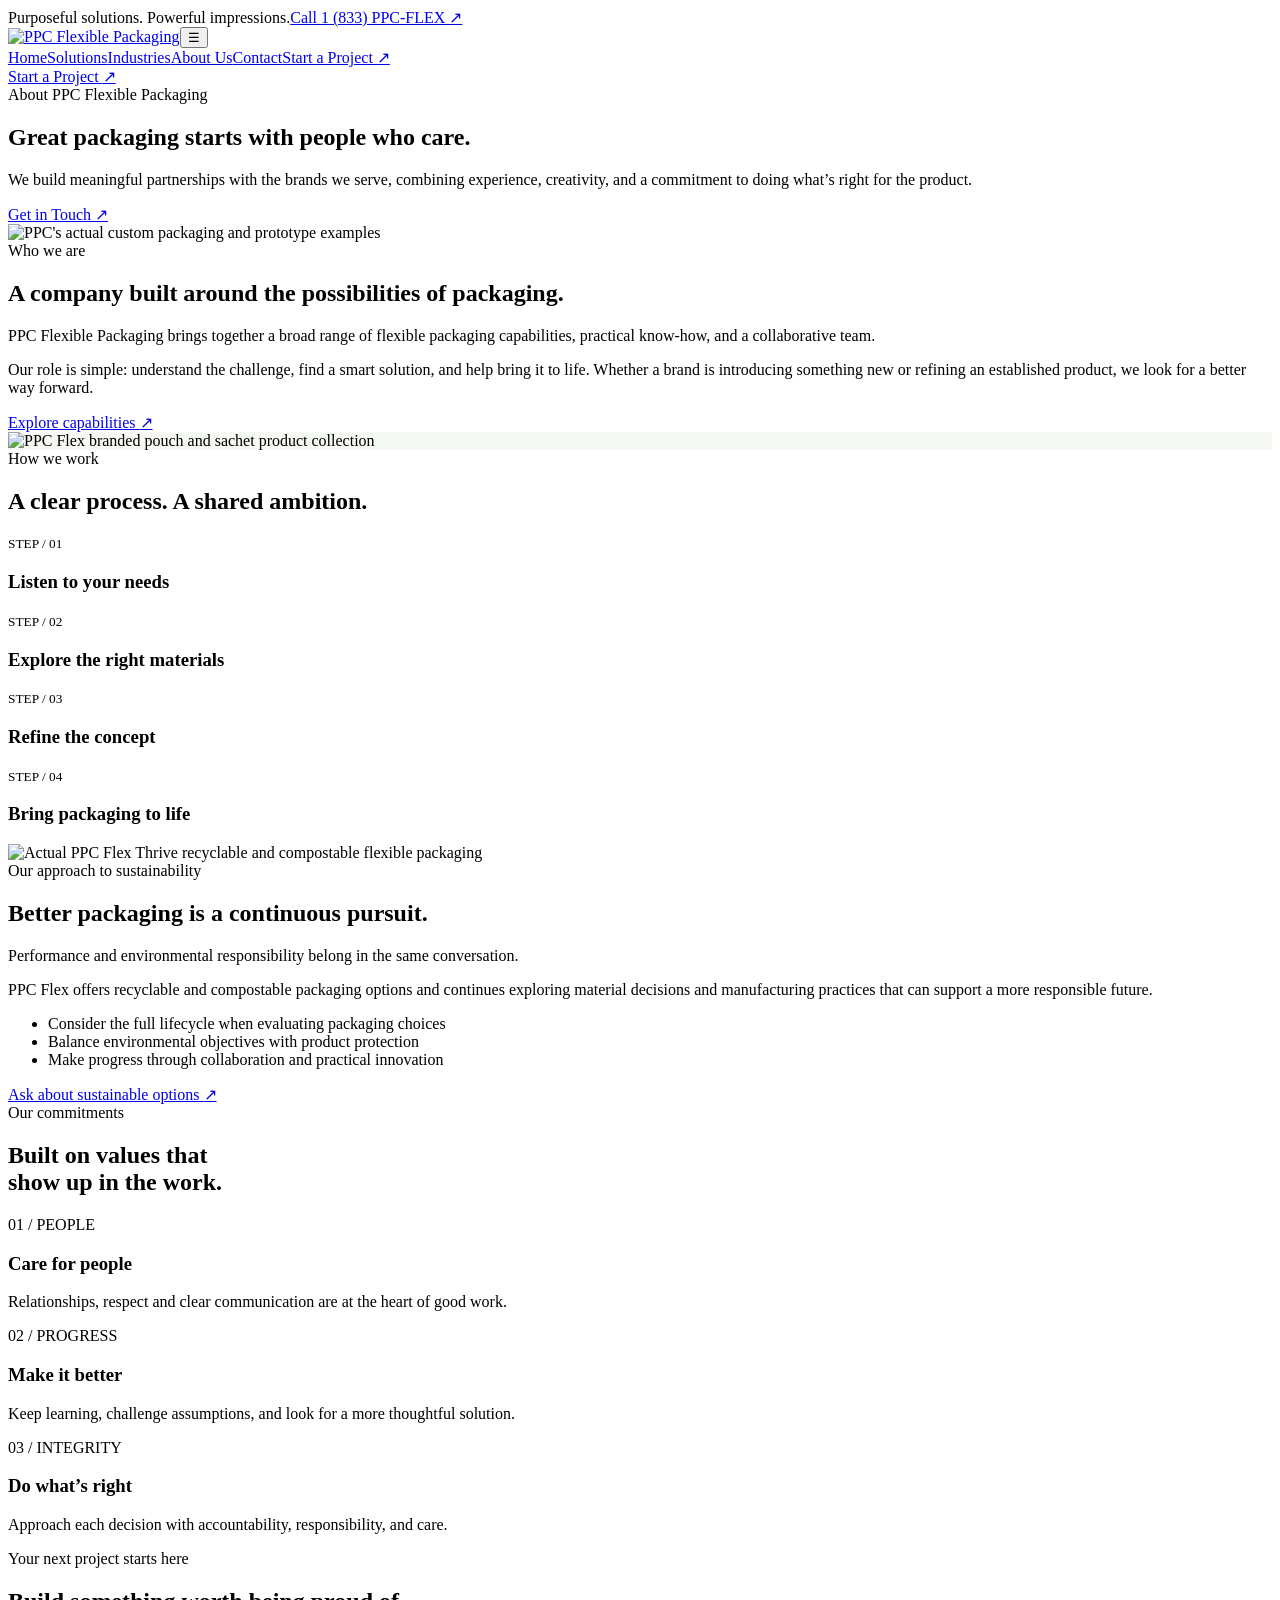
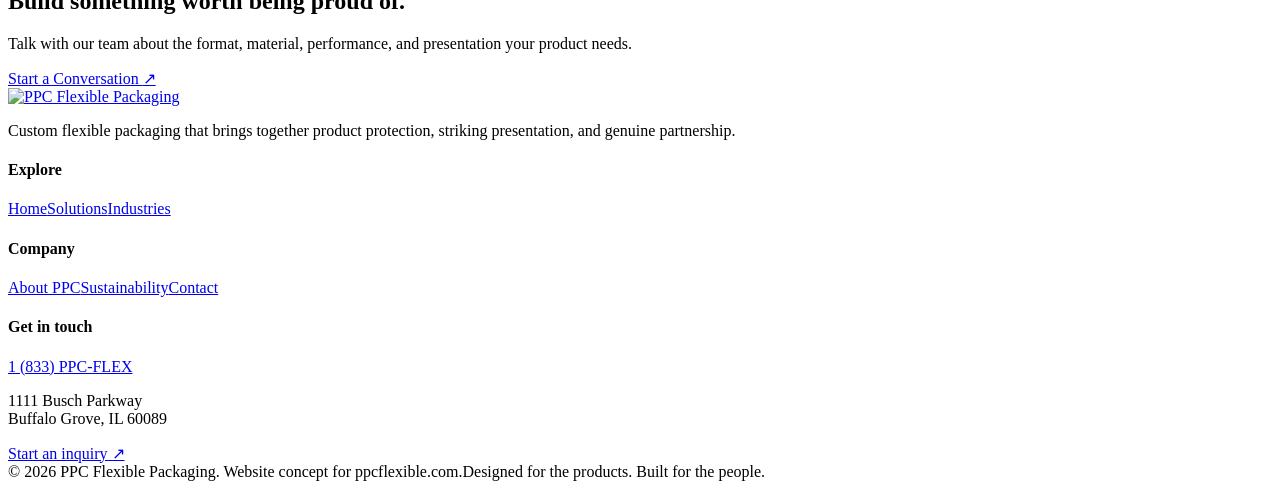
==== about.html @ 079b3fd4 "Add files via upload" ====
<!DOCTYPE html><html lang="en"><head><meta charset="utf-8"><meta name="viewport" content="width=device-width, initial-scale=1"><meta name="theme-color" content="#142b38"><meta name="description" content="Get to know PPC Flexible Packaging and its people-first approach to packaging innovation and sustainability."><title>About PPC Flexible Packaging | PPC Flexible Packaging</title><link rel="icon" href="assets/favicon.svg" type="image/svg+xml"><link rel="alternate icon" href="assets/favicon.ico" type="image/x-icon"><link rel="apple-touch-icon" href="assets/apple-touch-icon.png"><link rel="stylesheet" href="assets/style.css"><link rel="canonical" href="https://ppcflexible.com/about.html"></head><body><div class="topline"><div class="container"><span>Purposeful solutions. Powerful impressions.</span><a href="tel:+18337723539">Call 1 (833) PPC-FLEX ↗</a></div></div><header class="header"><div class="container nav-wrap"><a class="brand" href="index.html" aria-label="PPC Flexible Packaging home"><img class="brand-logo" src="assets/logo.svg" alt="PPC Flexible Packaging" width="211" height="61"></a><button data-menu-button class="menu-btn" aria-label="Toggle navigation" aria-expanded="false">☰</button><nav data-menu class="nav" aria-label="Main navigation"><a class="nav-link " href="index.html">Home</a><a class="nav-link " href="solutions.html">Solutions</a><a class="nav-link " href="industries.html">Industries</a><a class="nav-link active" href="about.html">About Us</a><a class="nav-link " href="contact.html">Contact</a><a class="btn mobile-only" href="contact.html">Start a Project <span class="arrow">↗</span></a></nav><a class="btn header-cta" href="contact.html">Start a Project <span class="arrow">↗</span></a></div></header><main><section class="page-hero"><div class="container page-hero-grid"><div><div class="eyebrow">About PPC Flexible Packaging</div><h1>Great packaging starts with people who care.</h1><p class="lead">We build meaningful partnerships with the brands we serve, combining experience, creativity, and a commitment to doing what’s right for the product.</p><a class="btn dark" href="contact.html">Get in Touch ↗</a></div><div class="visual"><img src="https://ppcflex.com/wp-content/uploads/2024/03/prototype-packaging-768x768.png" alt="PPC's actual custom packaging and prototype examples"></div></div></section>
<section class="section"><div class="container split"><div><div class="eyebrow">Who we are</div><h2>A company built around the possibilities of packaging.</h2><p class="lead">PPC Flexible Packaging brings together a broad range of flexible packaging capabilities, practical know-how, and a collaborative team.</p><p>Our role is simple: understand the challenge, find a smart solution, and help bring it to life. Whether a brand is introducing something new or refining an established product, we look for a better way forward.</p><a href="solutions.html" class="text-link">Explore capabilities <span class="arrow">↗</span></a></div><div class="photo-block contain" style="background:#f5f8f3"><img loading="lazy" src="https://ppcflex.com/wp-content/uploads/2025/11/bags.png" alt="PPC Flex branded pouch and sachet product collection"></div></div></section>
<section class="section soft"><div class="container"><div class="eyebrow">How we work</div><h2 style="max-width:750px">A clear process. A shared ambition.</h2><div class="progress"><div><small>STEP / 01</small><h3>Listen to your needs</h3></div><div><small>STEP / 02</small><h3>Explore the right materials</h3></div><div><small>STEP / 03</small><h3>Refine the concept</h3></div><div><small>STEP / 04</small><h3>Bring packaging to life</h3></div></div></div></section>
<section id="sustainability" class="section"><div class="container split"><div class="photo-block contain" style="background:white;border:1px solid var(--line)"><img src="https://ppcflex.com/wp-content/uploads/2024/03/2024_PPCFLEX_Thrive-1.jpg" loading="lazy" alt="Actual PPC Flex Thrive recyclable and compostable flexible packaging"></div><div><div class="eyebrow">Our approach to sustainability</div><h2>Better packaging is a continuous pursuit.</h2><p class="lead">Performance and environmental responsibility belong in the same conversation.</p><p>PPC Flex offers recyclable and compostable packaging options and continues exploring material decisions and manufacturing practices that can support a more responsible future.</p><ul class="feature-list"><li>Consider the full lifecycle when evaluating packaging choices</li><li>Balance environmental objectives with product protection</li><li>Make progress through collaboration and practical innovation</li></ul><a class="text-link" href="contact.html">Ask about sustainable options <span class="arrow">↗</span></a></div></div></section>
<section class="section soft"><div class="container"><div class="section-head"><div><div class="eyebrow">Our commitments</div><h2>Built on values that<br>show up in the work.</h2></div></div><div class="cards-3"><div class="feature-tile"><div class="number">01 / PEOPLE</div><h3>Care for people</h3><p>Relationships, respect and clear communication are at the heart of good work.</p></div><div class="feature-tile"><div class="number">02 / PROGRESS</div><h3>Make it better</h3><p>Keep learning, challenge assumptions, and look for a more thoughtful solution.</p></div><div class="feature-tile"><div class="number">03 / INTEGRITY</div><h3>Do what’s right</h3><p>Approach each decision with accountability, responsibility, and care.</p></div></div></div></section><section class="banner"><div class="container banner-inner"><div><div class="eyebrow">Your next project starts here</div><h2>Build something worth being proud of.</h2><p>Talk with our team about the format, material, performance, and presentation your product needs.</p></div><a class="btn" href="contact.html">Start a Conversation <span class="arrow">↗</span></a></div></section></main><footer class="footer"><div class="container footer-main"><div><a class="brand" href="index.html" aria-label="PPC Flexible Packaging home"><img class="brand-logo" src="assets/logo-reverse.svg" alt="PPC Flexible Packaging" width="211" height="61"></a><p>Custom flexible packaging that brings together product protection, striking presentation, and genuine partnership.</p></div><div><h4>Explore</h4><a href="index.html">Home</a><a href="solutions.html">Solutions</a><a href="industries.html">Industries</a></div><div><h4>Company</h4><a href="about.html">About PPC</a><a href="about.html#sustainability">Sustainability</a><a href="contact.html">Contact</a></div><div><h4>Get in touch</h4><a href="tel:+18337723539">1 (833) PPC-FLEX</a><p>1111 Busch Parkway<br>Buffalo Grove, IL 60089</p><a href="contact.html">Start an inquiry ↗</a></div></div><div class="container footer-bottom"><span>© 2026 PPC Flexible Packaging. Website concept for ppcflexible.com.</span><span>Designed for the products. Built for the people.</span></div></footer><script src="assets/script.js" defer></script></body></html>
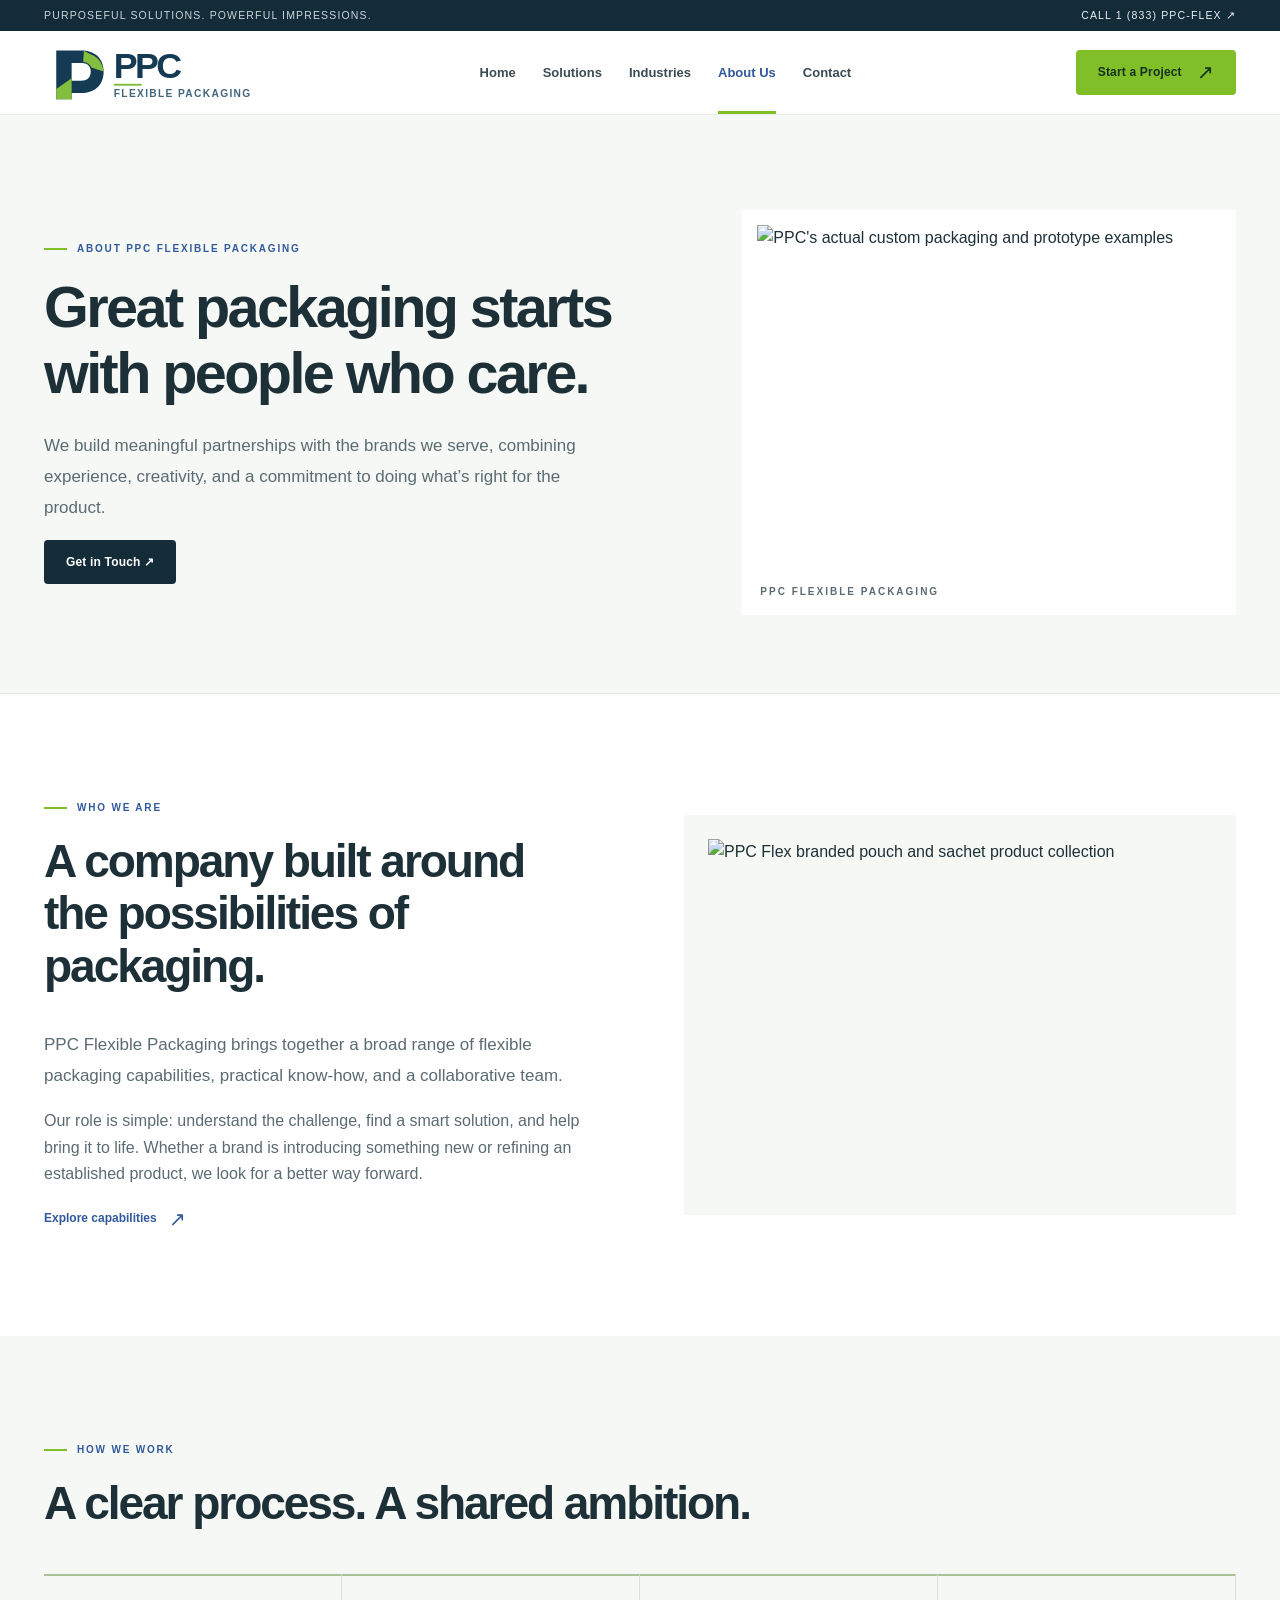
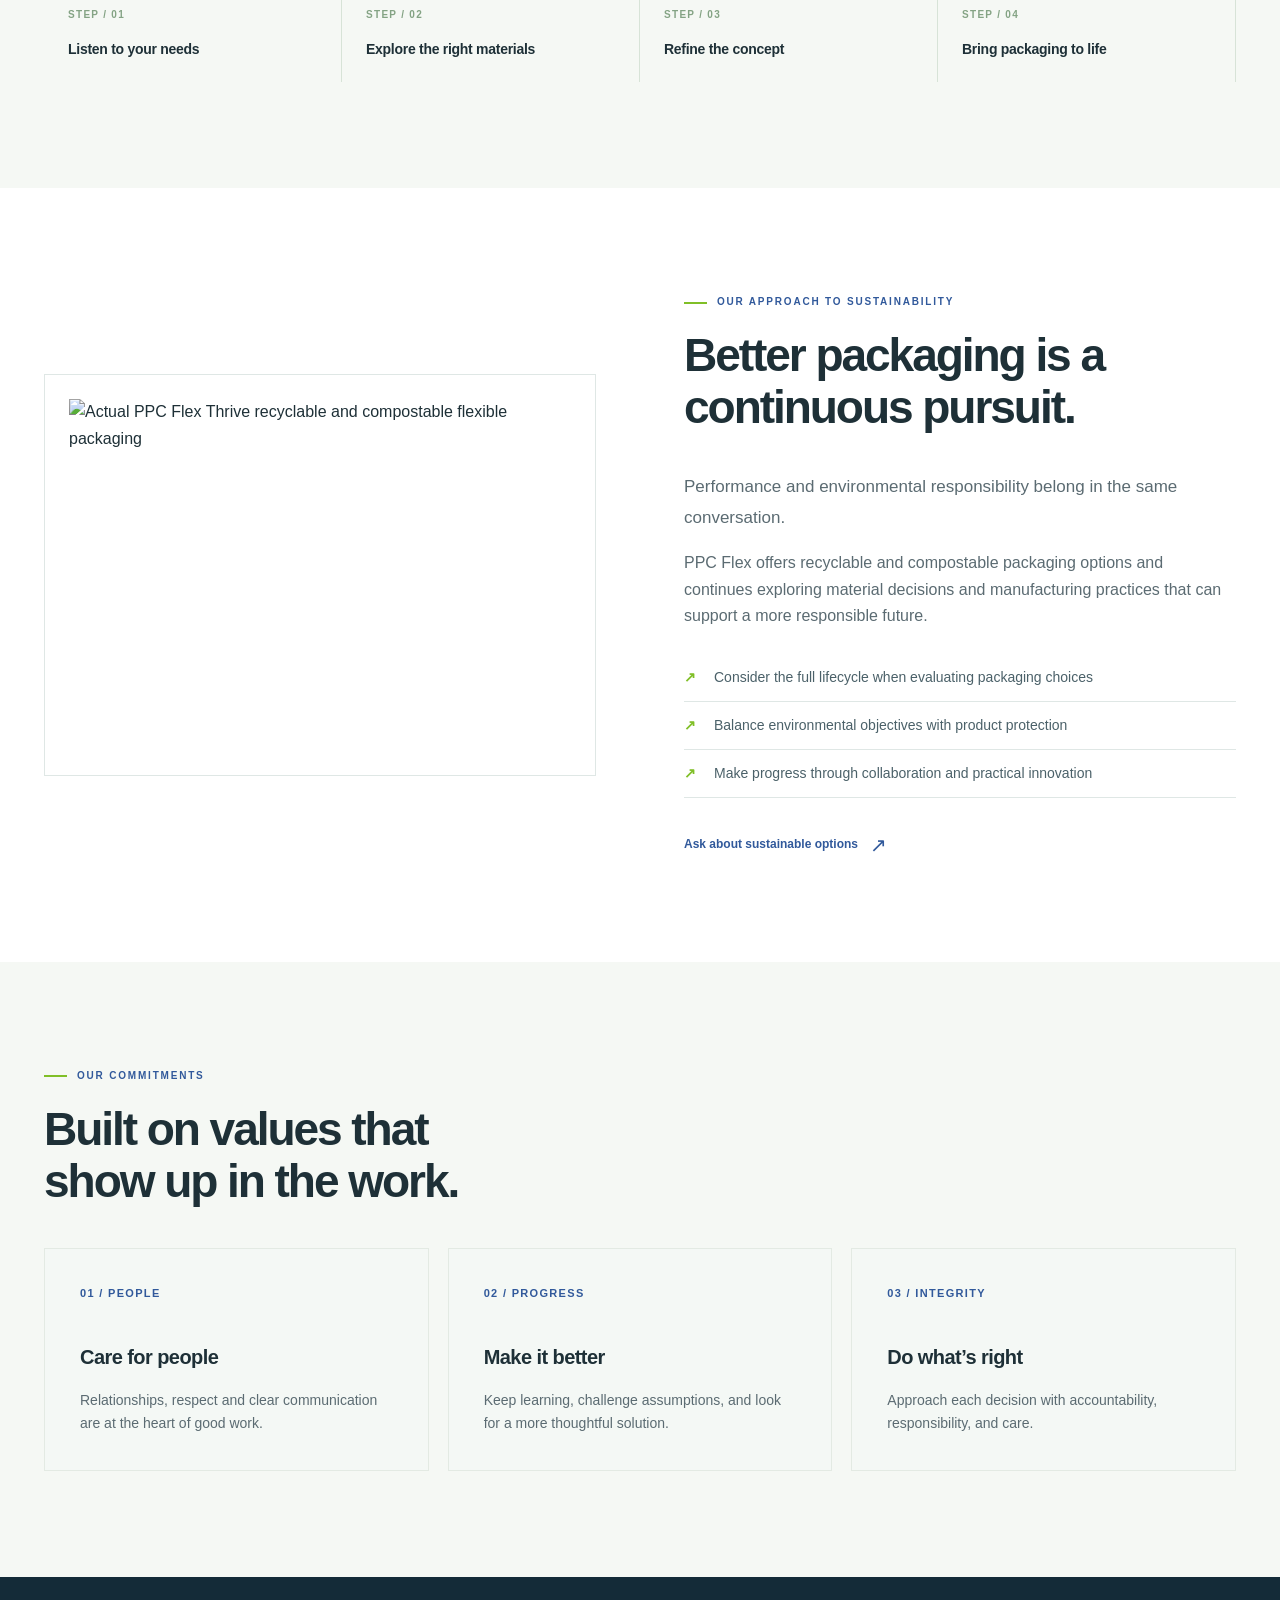
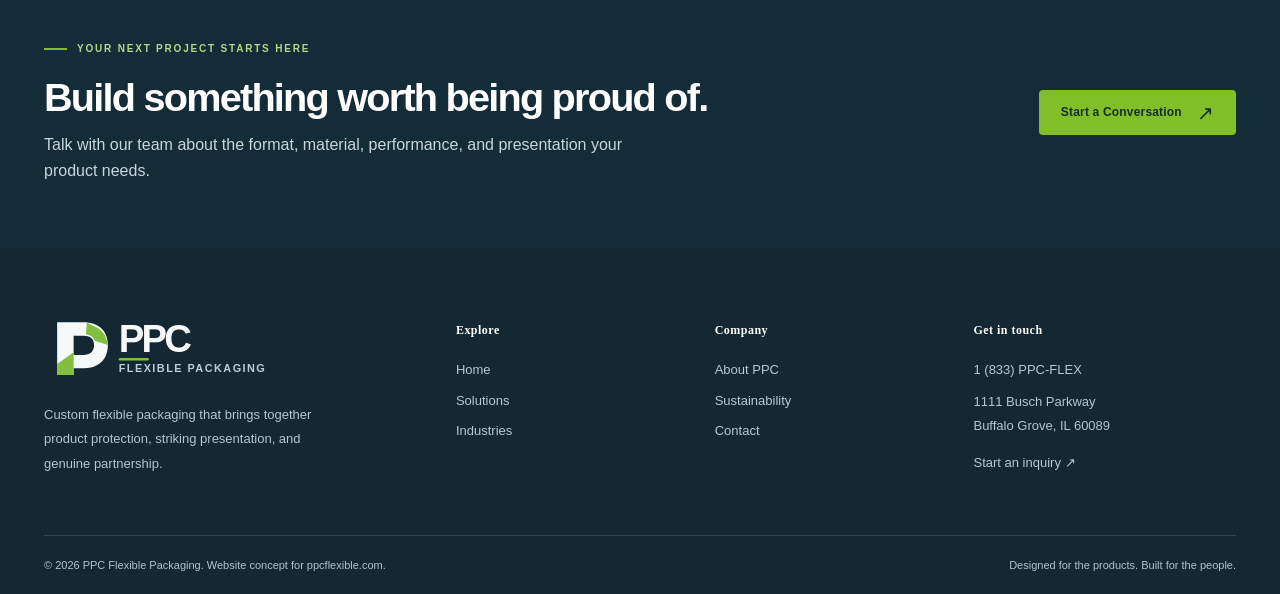
==== commit 36677634: "Add files via upload" ====
--- a/about.html
+++ b/about.html
@@ -1,5 +1,5 @@
-<!DOCTYPE html><html lang="en"><head><meta charset="utf-8"><meta name="viewport" content="width=device-width, initial-scale=1"><meta name="theme-color" content="#142b38"><meta name="description" content="Get to know PPC Flexible Packaging and its people-first approach to packaging innovation and sustainability."><title>About PPC Flexible Packaging | PPC Flexible Packaging</title><link rel="icon" href="assets/favicon.svg" type="image/svg+xml"><link rel="alternate icon" href="assets/favicon.ico" type="image/x-icon"><link rel="apple-touch-icon" href="assets/apple-touch-icon.png"><link rel="stylesheet" href="assets/style.css"><link rel="canonical" href="https://ppcflexible.com/about.html"></head><body><div class="topline"><div class="container"><span>Purposeful solutions. Powerful impressions.</span><a href="tel:+18337723539">Call 1 (833) PPC-FLEX ↗</a></div></div><header class="header"><div class="container nav-wrap"><a class="brand" href="index.html" aria-label="PPC Flexible Packaging home"><img class="brand-logo" src="assets/logo.svg" alt="PPC Flexible Packaging" width="211" height="61"></a><button data-menu-button class="menu-btn" aria-label="Toggle navigation" aria-expanded="false">☰</button><nav data-menu class="nav" aria-label="Main navigation"><a class="nav-link " href="index.html">Home</a><a class="nav-link " href="solutions.html">Solutions</a><a class="nav-link " href="industries.html">Industries</a><a class="nav-link active" href="about.html">About Us</a><a class="nav-link " href="contact.html">Contact</a><a class="btn mobile-only" href="contact.html">Start a Project <span class="arrow">↗</span></a></nav><a class="btn header-cta" href="contact.html">Start a Project <span class="arrow">↗</span></a></div></header><main><section class="page-hero"><div class="container page-hero-grid"><div><div class="eyebrow">About PPC Flexible Packaging</div><h1>Great packaging starts with people who care.</h1><p class="lead">We build meaningful partnerships with the brands we serve, combining experience, creativity, and a commitment to doing what’s right for the product.</p><a class="btn dark" href="contact.html">Get in Touch ↗</a></div><div class="visual"><img src="https://ppcflex.com/wp-content/uploads/2024/03/prototype-packaging-768x768.png" alt="PPC's actual custom packaging and prototype examples"></div></div></section>
+<!DOCTYPE html><html lang="en"><head><meta charset="utf-8"><meta name="viewport" content="width=device-width, initial-scale=1"><meta name="theme-color" content="#142b38"><meta name="description" content="Get to know PPC Flexible Packaging and its people-first approach to packaging innovation and sustainability."><title>About PPC Flexible Packaging | PPC Flexible Packaging</title><link rel="icon" href="favicon.svg" type="image/svg+xml"><link rel="alternate icon" href="favicon.ico" type="image/x-icon"><link rel="apple-touch-icon" href="apple-touch-icon.png"><link rel="stylesheet" href="style.css"><link rel="canonical" href="https://ppcflexible.com/about.html"></head><body><div class="topline"><div class="container"><span>Purposeful solutions. Powerful impressions.</span><a href="tel:+18337723539">Call 1 (833) PPC-FLEX ↗</a></div></div><header class="header"><div class="container nav-wrap"><a class="brand" href="index.html" aria-label="PPC Flexible Packaging home"><img class="brand-logo" src="logo.svg" alt="PPC Flexible Packaging" width="211" height="61"></a><button data-menu-button class="menu-btn" aria-label="Toggle navigation" aria-expanded="false">☰</button><nav data-menu class="nav" aria-label="Main navigation"><a class="nav-link " href="index.html">Home</a><a class="nav-link " href="solutions.html">Solutions</a><a class="nav-link " href="industries.html">Industries</a><a class="nav-link active" href="about.html">About Us</a><a class="nav-link " href="contact.html">Contact</a><a class="btn mobile-only" href="contact.html">Start a Project <span class="arrow">↗</span></a></nav><a class="btn header-cta" href="contact.html">Start a Project <span class="arrow">↗</span></a></div></header><main><section class="page-hero"><div class="container page-hero-grid"><div><div class="eyebrow">About PPC Flexible Packaging</div><h1>Great packaging starts with people who care.</h1><p class="lead">We build meaningful partnerships with the brands we serve, combining experience, creativity, and a commitment to doing what’s right for the product.</p><a class="btn dark" href="contact.html">Get in Touch ↗</a></div><div class="visual"><img src="https://ppcflex.com/wp-content/uploads/2024/03/prototype-packaging-768x768.png" alt="PPC's actual custom packaging and prototype examples"></div></div></section>
 <section class="section"><div class="container split"><div><div class="eyebrow">Who we are</div><h2>A company built around the possibilities of packaging.</h2><p class="lead">PPC Flexible Packaging brings together a broad range of flexible packaging capabilities, practical know-how, and a collaborative team.</p><p>Our role is simple: understand the challenge, find a smart solution, and help bring it to life. Whether a brand is introducing something new or refining an established product, we look for a better way forward.</p><a href="solutions.html" class="text-link">Explore capabilities <span class="arrow">↗</span></a></div><div class="photo-block contain" style="background:#f5f8f3"><img loading="lazy" src="https://ppcflex.com/wp-content/uploads/2025/11/bags.png" alt="PPC Flex branded pouch and sachet product collection"></div></div></section>
 <section class="section soft"><div class="container"><div class="eyebrow">How we work</div><h2 style="max-width:750px">A clear process. A shared ambition.</h2><div class="progress"><div><small>STEP / 01</small><h3>Listen to your needs</h3></div><div><small>STEP / 02</small><h3>Explore the right materials</h3></div><div><small>STEP / 03</small><h3>Refine the concept</h3></div><div><small>STEP / 04</small><h3>Bring packaging to life</h3></div></div></div></section>
 <section id="sustainability" class="section"><div class="container split"><div class="photo-block contain" style="background:white;border:1px solid var(--line)"><img src="https://ppcflex.com/wp-content/uploads/2024/03/2024_PPCFLEX_Thrive-1.jpg" loading="lazy" alt="Actual PPC Flex Thrive recyclable and compostable flexible packaging"></div><div><div class="eyebrow">Our approach to sustainability</div><h2>Better packaging is a continuous pursuit.</h2><p class="lead">Performance and environmental responsibility belong in the same conversation.</p><p>PPC Flex offers recyclable and compostable packaging options and continues exploring material decisions and manufacturing practices that can support a more responsible future.</p><ul class="feature-list"><li>Consider the full lifecycle when evaluating packaging choices</li><li>Balance environmental objectives with product protection</li><li>Make progress through collaboration and practical innovation</li></ul><a class="text-link" href="contact.html">Ask about sustainable options <span class="arrow">↗</span></a></div></div></section>
-<section class="section soft"><div class="container"><div class="section-head"><div><div class="eyebrow">Our commitments</div><h2>Built on values that<br>show up in the work.</h2></div></div><div class="cards-3"><div class="feature-tile"><div class="number">01 / PEOPLE</div><h3>Care for people</h3><p>Relationships, respect and clear communication are at the heart of good work.</p></div><div class="feature-tile"><div class="number">02 / PROGRESS</div><h3>Make it better</h3><p>Keep learning, challenge assumptions, and look for a more thoughtful solution.</p></div><div class="feature-tile"><div class="number">03 / INTEGRITY</div><h3>Do what’s right</h3><p>Approach each decision with accountability, responsibility, and care.</p></div></div></div></section><section class="banner"><div class="container banner-inner"><div><div class="eyebrow">Your next project starts here</div><h2>Build something worth being proud of.</h2><p>Talk with our team about the format, material, performance, and presentation your product needs.</p></div><a class="btn" href="contact.html">Start a Conversation <span class="arrow">↗</span></a></div></section></main><footer class="footer"><div class="container footer-main"><div><a class="brand" href="index.html" aria-label="PPC Flexible Packaging home"><img class="brand-logo" src="assets/logo-reverse.svg" alt="PPC Flexible Packaging" width="211" height="61"></a><p>Custom flexible packaging that brings together product protection, striking presentation, and genuine partnership.</p></div><div><h4>Explore</h4><a href="index.html">Home</a><a href="solutions.html">Solutions</a><a href="industries.html">Industries</a></div><div><h4>Company</h4><a href="about.html">About PPC</a><a href="about.html#sustainability">Sustainability</a><a href="contact.html">Contact</a></div><div><h4>Get in touch</h4><a href="tel:+18337723539">1 (833) PPC-FLEX</a><p>1111 Busch Parkway<br>Buffalo Grove, IL 60089</p><a href="contact.html">Start an inquiry ↗</a></div></div><div class="container footer-bottom"><span>© 2026 PPC Flexible Packaging. Website concept for ppcflexible.com.</span><span>Designed for the products. Built for the people.</span></div></footer><script src="assets/script.js" defer></script></body></html>+<section class="section soft"><div class="container"><div class="section-head"><div><div class="eyebrow">Our commitments</div><h2>Built on values that<br>show up in the work.</h2></div></div><div class="cards-3"><div class="feature-tile"><div class="number">01 / PEOPLE</div><h3>Care for people</h3><p>Relationships, respect and clear communication are at the heart of good work.</p></div><div class="feature-tile"><div class="number">02 / PROGRESS</div><h3>Make it better</h3><p>Keep learning, challenge assumptions, and look for a more thoughtful solution.</p></div><div class="feature-tile"><div class="number">03 / INTEGRITY</div><h3>Do what’s right</h3><p>Approach each decision with accountability, responsibility, and care.</p></div></div></div></section><section class="banner"><div class="container banner-inner"><div><div class="eyebrow">Your next project starts here</div><h2>Build something worth being proud of.</h2><p>Talk with our team about the format, material, performance, and presentation your product needs.</p></div><a class="btn" href="contact.html">Start a Conversation <span class="arrow">↗</span></a></div></section></main><footer class="footer"><div class="container footer-main"><div><a class="brand" href="index.html" aria-label="PPC Flexible Packaging home"><img class="brand-logo" src="logo-reverse.svg" alt="PPC Flexible Packaging" width="211" height="61"></a><p>Custom flexible packaging that brings together product protection, striking presentation, and genuine partnership.</p></div><div><h4>Explore</h4><a href="index.html">Home</a><a href="solutions.html">Solutions</a><a href="industries.html">Industries</a></div><div><h4>Company</h4><a href="about.html">About PPC</a><a href="about.html#sustainability">Sustainability</a><a href="contact.html">Contact</a></div><div><h4>Get in touch</h4><a href="tel:+18337723539">1 (833) PPC-FLEX</a><p>1111 Busch Parkway<br>Buffalo Grove, IL 60089</p><a href="contact.html">Start an inquiry ↗</a></div></div><div class="container footer-bottom"><span>© 2026 PPC Flexible Packaging. Website concept for ppcflexible.com.</span><span>Designed for the products. Built for the people.</span></div></footer><script src="script.js" defer></script></body></html>
--- a/style.css
+++ b/style.css
@@ -0,0 +1,9 @@
+@import url('https://fonts.googleapis.com/css2?family=DM+Sans:wght@400;500;600;700&family=Manrope:wght@400;500;600;700;800&display=swap');
+:root{--navy:#142b38;--navy2:#203d50;--ink:#1e3037;--muted:#5b6b72;--lime:#80bf27;--lime2:#a8d264;--blue:#31599b;--pale:#f5f8f4;--white:#fff;--line:#dfe7e5;--max:1192px}*{box-sizing:border-box}html{scroll-behavior:smooth}body{margin:0;background:#fff;color:var(--ink);font:16px/1.65 'DM Sans',Arial,sans-serif;-webkit-font-smoothing:antialiased}img{max-width:100%;display:block}button,input,select,textarea{font:inherit}a{text-decoration:none;color:inherit}button{cursor:pointer}::selection{background:#d9eebc}h1,h2,h3,h4,p{margin-top:0}h1,h2,h3{font-family:Manrope,Arial,sans-serif;letter-spacing:-.045em;line-height:1.14}h1{font-size:clamp(3.2rem,5.6vw,5.8rem);font-weight:800}h2{font-size:clamp(2.1rem,3.6vw,3.8rem);font-weight:800}h3{font-size:1.26rem;letter-spacing:-.028em;font-weight:750}p{color:var(--muted)}.container{width:min(var(--max),calc(100% - 64px));margin:auto}.topline{height:31px;background:var(--navy);color:#c9d7dd;font-size:10.5px;letter-spacing:.11em;text-transform:uppercase;display:flex;align-items:center}.topline .container{display:flex;justify-content:space-between}.topline a{color:#e7f2f6}.header{height:84px;position:sticky;top:0;z-index:50;background:rgba(255,255,255,.97);border-bottom:1px solid #e8edea;backdrop-filter:blur(12px)}.nav-wrap{height:100%;display:flex;align-items:center;justify-content:space-between;gap:25px}.brand{display:flex;gap:10px;align-items:center;white-space:nowrap;flex-shrink:0}.brand-mark{width:38px;height:38px;position:relative;border:8px solid var(--lime);border-bottom-color:var(--blue);border-right-color:var(--blue);border-radius:12px 17px 17px 12px;transform:rotate(-8deg)}.brand-mark::after{content:'';position:absolute;inset:6px -8px 6px 6px;background:white;border-radius:4px}.brand-copy{display:flex;flex-direction:column;line-height:1}.brand-main{font:800 24px/1 Manrope,Arial,sans-serif;letter-spacing:-.065em;color:var(--lime)}.brand-main span{color:var(--blue);font-weight:500;letter-spacing:-.045em}.brand-sub{font-size:8px;font-weight:800;letter-spacing:.17em;color:#54707b;margin-top:5px}.nav{display:flex;align-items:center;gap:27px}.nav-link{font-size:13px;font-weight:700;color:#3b4c53;position:relative;transition:color .2s}.nav-link:hover,.nav-link.active{color:var(--blue)}.nav-link.active::after{content:'';position:absolute;bottom:-31px;height:3px;left:0;right:0;background:var(--lime)}.btn{display:inline-flex;align-items:center;gap:15px;justify-content:center;border:0;border-radius:4px;padding:15px 22px;background:var(--lime);color:#133022;font-size:12px;line-height:1.2;font-weight:800;letter-spacing:.015em;white-space:nowrap;transition:transform .15s,filter .15s}.btn:hover{transform:translateY(-2px);filter:brightness(.96)}.btn:focus-visible,a:focus-visible,input:focus-visible,textarea:focus-visible,select:focus-visible{outline:3px solid #8ec6e3;outline-offset:3px}.btn.dark{background:var(--navy);color:#fff}.btn.white{background:white;color:var(--navy)}.btn.outline{border:1px solid #cfdad7;color:var(--navy);background:transparent}.arrow{font-size:20px;line-height:.7;font-weight:400}.menu-btn{display:none;background:none;border:0;font-size:25px;color:var(--navy)}.eyebrow{display:flex;align-items:center;gap:10px;font-weight:800;font-size:10px;letter-spacing:.18em;text-transform:uppercase;color:var(--blue);margin-bottom:18px}.eyebrow::before{content:'';width:23px;height:2px;background:var(--lime)}.eyebrow.light{color:#b9db90}.lead{font-size:17px;line-height:1.8;max-width:600px}.section{padding:106px 0}.section.sm{padding:74px 0}.section.soft{background:var(--pale)}.section-head{display:flex;justify-content:space-between;align-items:end;gap:32px;margin-bottom:40px}.section-head h2{max-width:720px;margin:0}.section-head p{max-width:375px;margin:0}.hero{min-height:580px;background:#edf2ee;overflow:hidden}.hero-grid{display:grid;grid-template-columns:52% 48%;min-height:580px}.hero-copy{display:flex;align-items:center;padding:76px 72px max(72px,5vw) max(calc((100vw - var(--max))/2),32px);background:var(--navy);position:relative;color:white}.hero-copy::after{content:'';width:125px;height:125px;border:1px solid #ffffff12;position:absolute;bottom:20px;right:30px;border-radius:100%}.hero-copy h1{max-width:680px;margin:0 0 28px;font-size:clamp(3rem,4.6vw,5.2rem)}.hero-copy h1 em{font-style:normal;color:#a7d36d}.hero-copy p{color:#c4d2d7;max-width:470px;margin-bottom:30px;line-height:1.85}.hero-visual{background:linear-gradient(145deg,#f8faf8,#e8efeb);display:flex;align-items:center;justify-content:center;position:relative;isolation:isolate;padding:48px 34px}.hero-visual::before{content:'';position:absolute;width:440px;height:440px;background:white;opacity:.7;border-radius:50%;z-index:-1}.hero-visual>img{width:min(100%,590px);max-height:490px;object-fit:contain}.hero-visual .hero-caption{position:absolute;bottom:35px;left:38px;right:38px;display:flex;align-items:center;justify-content:space-between;border-top:1px solid #ccd7d4;padding-top:17px;color:#527078;font-size:10px;font-weight:800;letter-spacing:.13em;text-transform:uppercase}.hero-copy .eyebrow{color:#b9da8d}.hero-actions{display:flex;gap:12px;align-items:center;flex-wrap:wrap}.hero-actions .ghost{font-size:12px;font-weight:700;color:#f2f5f4;margin-left:9px}.page-hero{padding:95px 0 78px;background:var(--pale);border-bottom:1px solid var(--line)}.page-hero-grid{display:grid;grid-template-columns:1.12fr .88fr;gap:70px;align-items:center}.page-hero h1{font-size:clamp(2.7rem,4.5vw,4.6rem);margin-bottom:25px;max-width:730px}.page-hero p{max-width:550px}.page-hero .visual{height:405px;display:grid;place-items:center;background:#fff;overflow:hidden;position:relative}.page-hero .visual img{width:100%;height:100%;object-fit:contain;padding:15px}.page-hero .visual.photo img{object-fit:cover;padding:0}.page-hero .visual::after{content:'PPC FLEXIBLE PACKAGING';position:absolute;bottom:15px;left:18px;font-size:10px;letter-spacing:.2em;color:#5b6a72;font-weight:700}.kicker-strip{background:#e9f2e5;border-bottom:1px solid #d8e6d3;padding:21px 0}.kicker-grid{display:grid;grid-template-columns:repeat(4,1fr);gap:15px}.kicker-grid div{display:flex;gap:12px;align-items:center;font-size:11px;line-height:1.35;font-weight:800;letter-spacing:.025em;color:#335048}.kicker-grid b{color:#78b52c;font-size:18px;font-weight:600}.cards-3{display:grid;grid-template-columns:repeat(3,minmax(0,1fr));gap:19px}.service-card{border:1px solid var(--line);background:white;overflow:hidden;display:flex;flex-direction:column;transition:transform .2s,border-color .2s}.service-card:hover{transform:translateY(-4px);border-color:#abc9a4}.service-card .image{height:242px;display:grid;place-items:center;background:#f5f8f5}.service-card .image img{width:100%;height:100%;object-fit:contain;padding:15px}.service-card .content{padding:28px 28px 27px;display:flex;flex-direction:column;flex:1}.service-card .count{font-size:10px;letter-spacing:.15em;color:#7b8f8f;font-weight:800;margin-bottom:12px}.service-card h3{margin-bottom:12px}.service-card p{font-size:13px;line-height:1.8;flex:1;margin-bottom:23px}.text-link{font-size:12px;color:var(--blue);font-weight:800;display:inline-flex;gap:12px;align-items:center}.split{display:grid;grid-template-columns:1fr 1fr;gap:88px;align-items:center}.photo-block{position:relative;min-height:400px;background:#edf3ef;overflow:hidden}.photo-block img{width:100%;height:100%;min-height:400px;object-fit:cover}.photo-block.contain img{object-fit:contain;padding:24px}.photo-note{position:absolute;right:-21px;bottom:26px;background:#fff;padding:18px 22px;max-width:225px;box-shadow:0 18px 35px #132b3812;font-size:13px;font-weight:800;color:var(--navy)}.feature-list{margin:24px 0 32px;padding:0;list-style:none}.feature-list li{padding:12px 0 12px 30px;border-bottom:1px solid var(--line);position:relative;font-size:14px;color:#4b6169}.feature-list li::before{content:'↗';position:absolute;left:0;color:var(--lime);font-weight:900}.market-grid{display:grid;grid-template-columns:repeat(4,1fr);gap:13px}.market{border:1px solid var(--line);background:white;padding:26px 21px;min-height:156px;display:flex;flex-direction:column;justify-content:space-between}.market .no{font-size:10px;letter-spacing:.1em;color:#88a098}.market h3{font-size:16px;letter-spacing:-.025em;margin:0}.market:hover{background:#f0f6e9}.banner{background:var(--navy);color:white;padding:64px 0;overflow:hidden}.banner-inner{display:flex;justify-content:space-between;align-items:center;gap:35px}.banner h2{font-size:clamp(2rem,3.1vw,3.2rem);margin:0 0 11px}.banner p{color:#c9d7db;margin:0;max-width:580px}.banner .eyebrow{color:#b1d98c}.footer{background:#132833;color:white}.footer-main{padding:65px 0 45px;display:grid;grid-template-columns:1.7fr 1fr 1fr 1.2fr;gap:40px}.footer .brand{margin-bottom:24px}.footer .brand-mark::after{background:#132833}.footer .brand-sub{color:#b9cbd4}.footer p{color:#b4c6ce;font-size:13px;line-height:1.9;max-width:290px}.footer h4{font-size:12px;letter-spacing:.04em;color:white;margin:8px 0 18px;font-family:Manrope}.footer a:not(.brand){display:block;font-size:13px;margin:9px 0;color:#b8c9d0}.footer a:hover{color:white}.footer-bottom{border-top:1px solid #ffffff24;padding:20px 0;font-size:11px;color:#b2c4c9;display:flex;justify-content:space-between;gap:24px}.content-grid{display:grid;grid-template-columns:repeat(2,1fr);gap:22px}.feature-tile{background:#f4f8f5;border:1px solid #e3eae3;padding:35px}.feature-tile .number{font-size:11px;color:var(--blue);font-weight:800;letter-spacing:.12em;margin-bottom:44px}.feature-tile h3{font-size:20px}.feature-tile p{font-size:14px;margin-bottom:0}.market-card{display:grid;grid-template-columns:110px 1fr;gap:22px;padding:25px;border:1px solid var(--line);background:white;align-items:center}.market-card .icon-grid{width:110px;height:110px;background:#f0f5ef;display:grid;place-items:center;font-size:31px;color:var(--blue);font-family:Manrope;font-weight:800}.market-card h3{margin:0 0 9px}.market-card p{font-size:13px;margin:0;line-height:1.8}.statement{font-size:clamp(1.65rem,3vw,2.7rem);line-height:1.38;letter-spacing:-.04em;font-family:Manrope;font-weight:750;color:var(--navy)}.stats-band{display:grid;grid-template-columns:repeat(3,1fr);gap:28px}.stat{padding-left:25px;border-left:3px solid var(--lime)}.stat b{display:block;font-size:20px;font-weight:800;color:var(--navy);letter-spacing:-.04em}.stat span{font-size:13px;color:var(--muted)}.faq{border-top:1px solid var(--line)}details{border-bottom:1px solid var(--line);padding:22px 0}summary{cursor:pointer;font-weight:800;color:var(--navy);list-style:none;display:flex;justify-content:space-between;align-items:center}summary::-webkit-details-marker{display:none}summary::after{content:'+';font-size:24px;font-weight:400;color:var(--blue)}details[open] summary::after{content:'−'}details p{max-width:760px;font-size:14px;margin:14px 0 0}.contact-grid{display:grid;grid-template-columns:.82fr 1.18fr;gap:88px}.contact-panel{padding:30px 0}.contact-panel h2{margin-bottom:25px}.contact-info{border-top:1px solid var(--line);padding:23px 0}.contact-info small{font-size:10px;font-weight:800;text-transform:uppercase;letter-spacing:.14em;color:var(--blue);display:block;margin-bottom:7px}.contact-info strong{font-size:18px;color:var(--navy);font-weight:800}.contact-form{background:#f4f7f4;padding:44px;border:1px solid #e1eae1}.contact-form h3{font-size:24px;margin-bottom:10px}.contact-form>p{font-size:13px;margin-bottom:24px}.form-row{display:grid;grid-template-columns:1fr 1fr;gap:15px}.field{display:block;margin-bottom:16px}.field span{font-size:11px;font-weight:800;color:#334e56;display:block;margin-bottom:7px}.field input,.field textarea,.field select{width:100%;border:1px solid #d4ded9;background:#fff;border-radius:2px;padding:13px 14px;color:var(--navy);outline:0;min-height:48px}.field textarea{height:132px;resize:vertical}.note{font-size:11px;color:#6e817e;line-height:1.65}.form-state{display:none;padding:13px 15px;margin-top:15px;background:#e8f2e6;color:#2b5c32;border:1px solid #c8dcbc;font-size:13px}.form-state.show{display:block}.hero-photo-quote{display:flex;align-items:center;gap:24px}.hero-photo-quote::before{content:'';height:2px;width:42px;background:var(--lime)}.hero-photo-quote span{font-size:11px;letter-spacing:.1em;text-transform:uppercase;color:#bdccd2;font-weight:800}.photo-credit{font-size:10px;color:#81908a;margin-top:10px}.progress{display:flex;gap:0;margin:45px 0 0;flex-wrap:wrap}.progress div{flex:1;min-width:145px;padding:24px;border-top:2px solid #a7c296;border-right:1px solid #d7e3d7}.progress small{font-size:10px;color:#84a384;letter-spacing:.13em;font-weight:800}.progress h3{font-size:14px;letter-spacing:-.02em;margin:16px 0 0}.pill{font-size:10px;letter-spacing:.11em;text-transform:uppercase;font-weight:800;display:inline-flex;padding:9px 12px;background:#eaf2e5;color:#486341}.products-stack{display:grid;grid-template-columns:1fr 1fr;gap:22px}.product-long{display:grid;grid-template-columns:1fr 1fr;gap:26px;background:#f5f7f3;padding:25px;align-items:center;border:1px solid var(--line)}.product-long img{height:230px;width:100%;object-fit:contain}.product-long h3{margin-bottom:7px}.product-long p{font-size:13px;margin-bottom:16px}.data-id{color:var(--blue);font-size:10px;font-weight:800;letter-spacing:.14em}.head-block{margin-bottom:32px}.head-block p{max-width:650px}.mobile-only{display:none}@media(max-width:1080px){.container{width:calc(100% - 42px)}.nav{gap:18px}.hero-copy{padding:70px 45px 70px 25px}.hero-copy h1{font-size:3.9rem}.split{gap:43px}.footer-main{gap:18px}}@media(max-width:820px){.topline{display:none}.header{height:73px}.nav-link.active::after{bottom:-15px}.header-cta{display:none}.nav{gap:18px}.nav-link{font-size:12px}.hero-grid{grid-template-columns:1fr 1fr}.hero-copy{padding:54px 24px}.hero-copy h1{font-size:2.95rem}.hero-visual{padding:20px}.hero-visual>img{max-height:360px}.hero{min-height:470px}.hero-grid{min-height:470px}.section{padding:75px 0}.page-hero-grid{gap:28px}.cards-3{gap:12px}.service-card .content{padding:20px}.market-grid{grid-template-columns:repeat(2,1fr)}.footer-main{grid-template-columns:1.6fr 1fr;gap:25px}.contact-grid{gap:32px}.contact-form{padding:27px}.product-long{grid-template-columns:1fr}.product-long img{height:180px}}@media(max-width:640px){.container{width:calc(100% - 36px)}.header{height:68px}.menu-btn{display:block;margin-left:auto}.nav{position:absolute;top:68px;left:0;right:0;background:white;border-bottom:1px solid var(--line);display:none;flex-direction:column;align-items:stretch;padding:18px;box-shadow:0 17px 25px #0b1b2415}.nav.open{display:flex}.nav-link{padding:9px 6px}.nav-link.active::after{display:none}.nav .mobile-only{display:block}.hero-grid,.page-hero-grid,.split,.contact-grid{grid-template-columns:1fr}.hero-copy{padding:58px 26px}.hero-copy h1{font-size:clamp(3rem,11vw,4.1rem)}.hero-copy p{font-size:14px}.hero-visual{min-height:335px}.hero-visual>img{height:285px}.hero-visual::before{height:270px;width:270px}.hero-visual .hero-caption{bottom:16px;left:20px;right:20px}.hero-caption span:nth-child(2){display:none}.section{padding:66px 0}.section-head{display:block}.section-head h2{margin-bottom:14px}.cards-3,.content-grid,.products-stack{grid-template-columns:1fr}.service-card .image{height:260px}.service-card .content{padding:25px}.market-grid{gap:10px}.market{padding:19px;min-height:132px}.page-hero{padding:55px 0}.page-hero h1{font-size:clamp(2.7rem,10vw,4rem)}.page-hero .visual{height:280px}.kicker-grid{grid-template-columns:1fr 1fr;row-gap:18px}.banner-inner{display:block}.banner .btn{margin-top:26px}.footer-main{grid-template-columns:1fr 1fr}.footer-main>div:first-child{grid-column:span 2}.footer-bottom{display:block}.footer-bottom span{display:block;margin-bottom:7px}.contact-form{padding:24px 18px}.form-row{grid-template-columns:1fr;gap:0}.photo-block,.photo-block img{min-height:280px}.stats-band{grid-template-columns:1fr;gap:20px}.progress{display:grid;grid-template-columns:1fr 1fr}.progress div{min-width:0}.market-card{grid-template-columns:85px 1fr;gap:14px;padding:15px}.market-card .icon-grid{width:85px;height:85px}.market-card h3{font-size:17px}.brand-main{font-size:22px}.brand-mark{width:34px;height:34px}}
+
+/* 2026 corporate identity — minimal flat folded-film monogram */
+.brand{gap:0;display:inline-flex;align-items:center;flex:0 0 auto}
+.brand-logo{display:block;width:211px;height:auto;max-width:100%;object-fit:contain}
+.footer .brand-logo{width:226px}
+@media(max-width:820px){.brand-logo{width:177px}}
+@media(max-width:640px){.brand-logo{width:167px}.footer .brand-logo{width:201px}}
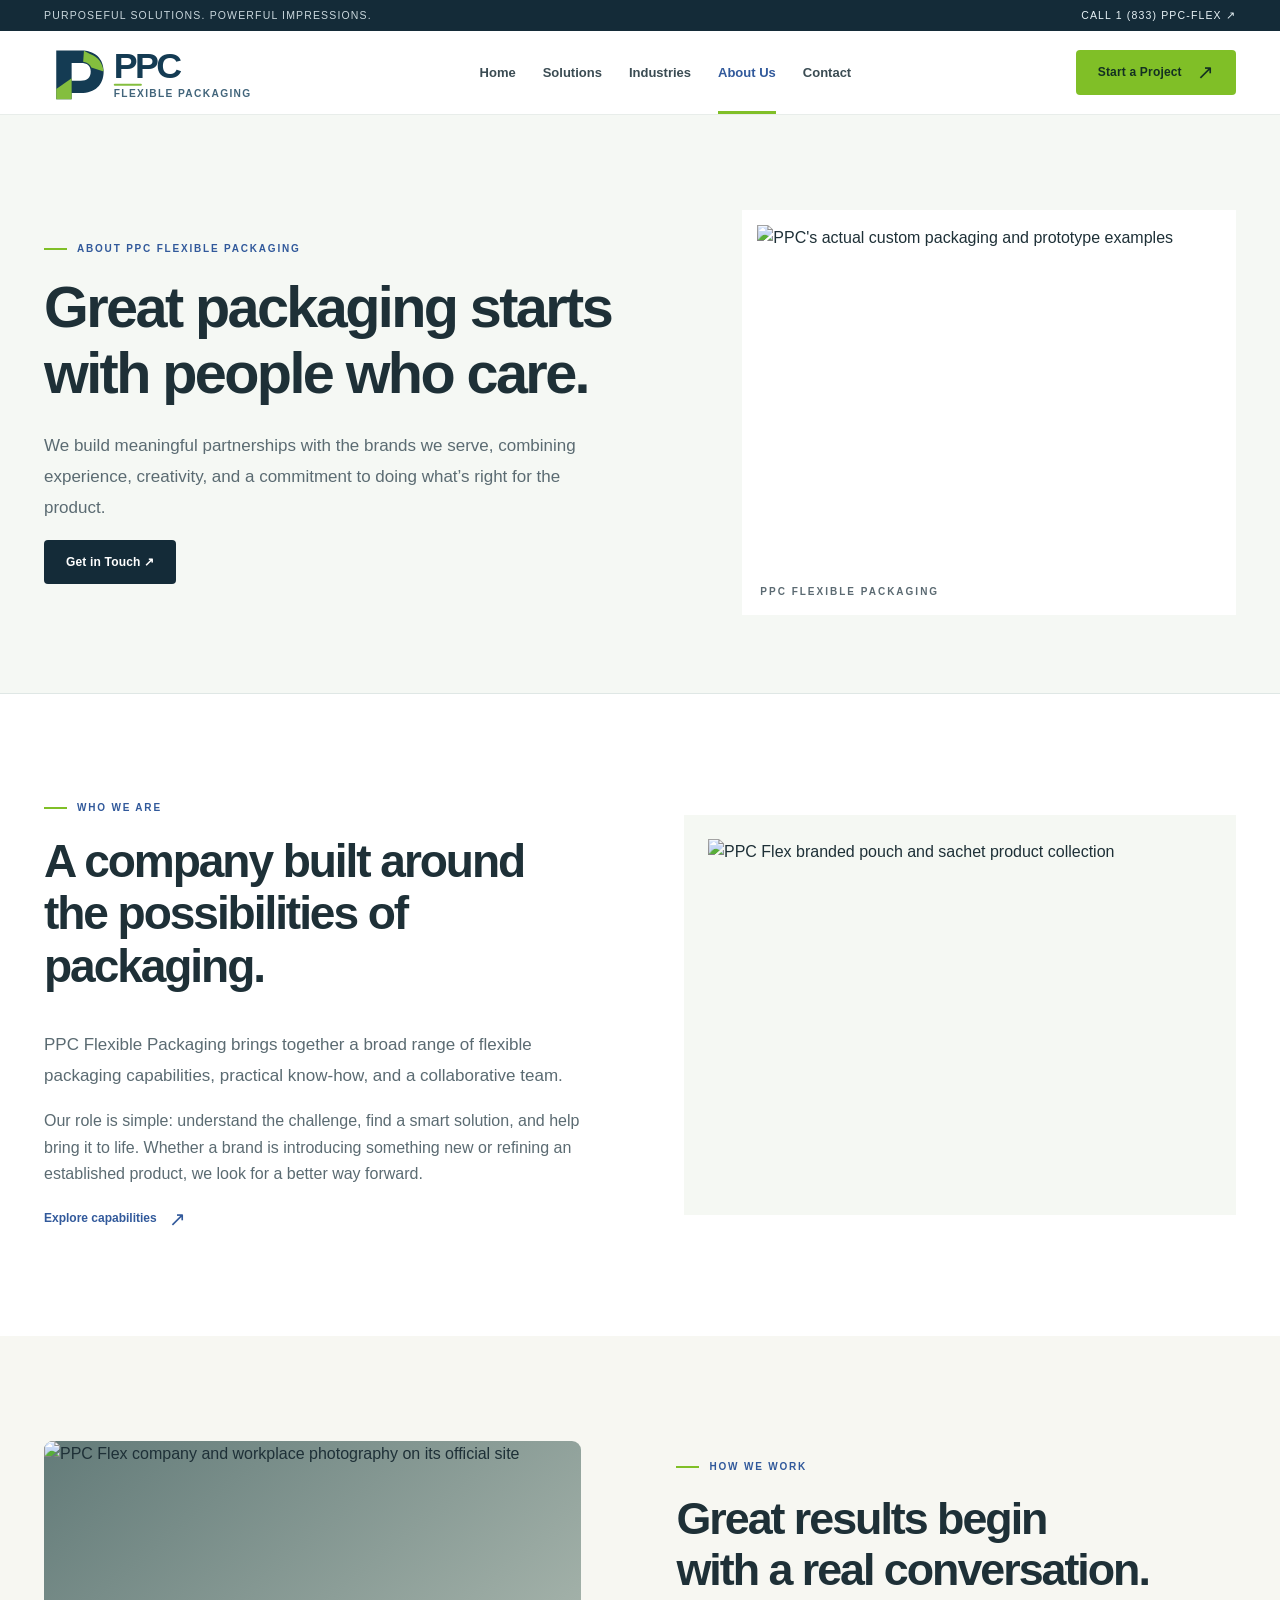
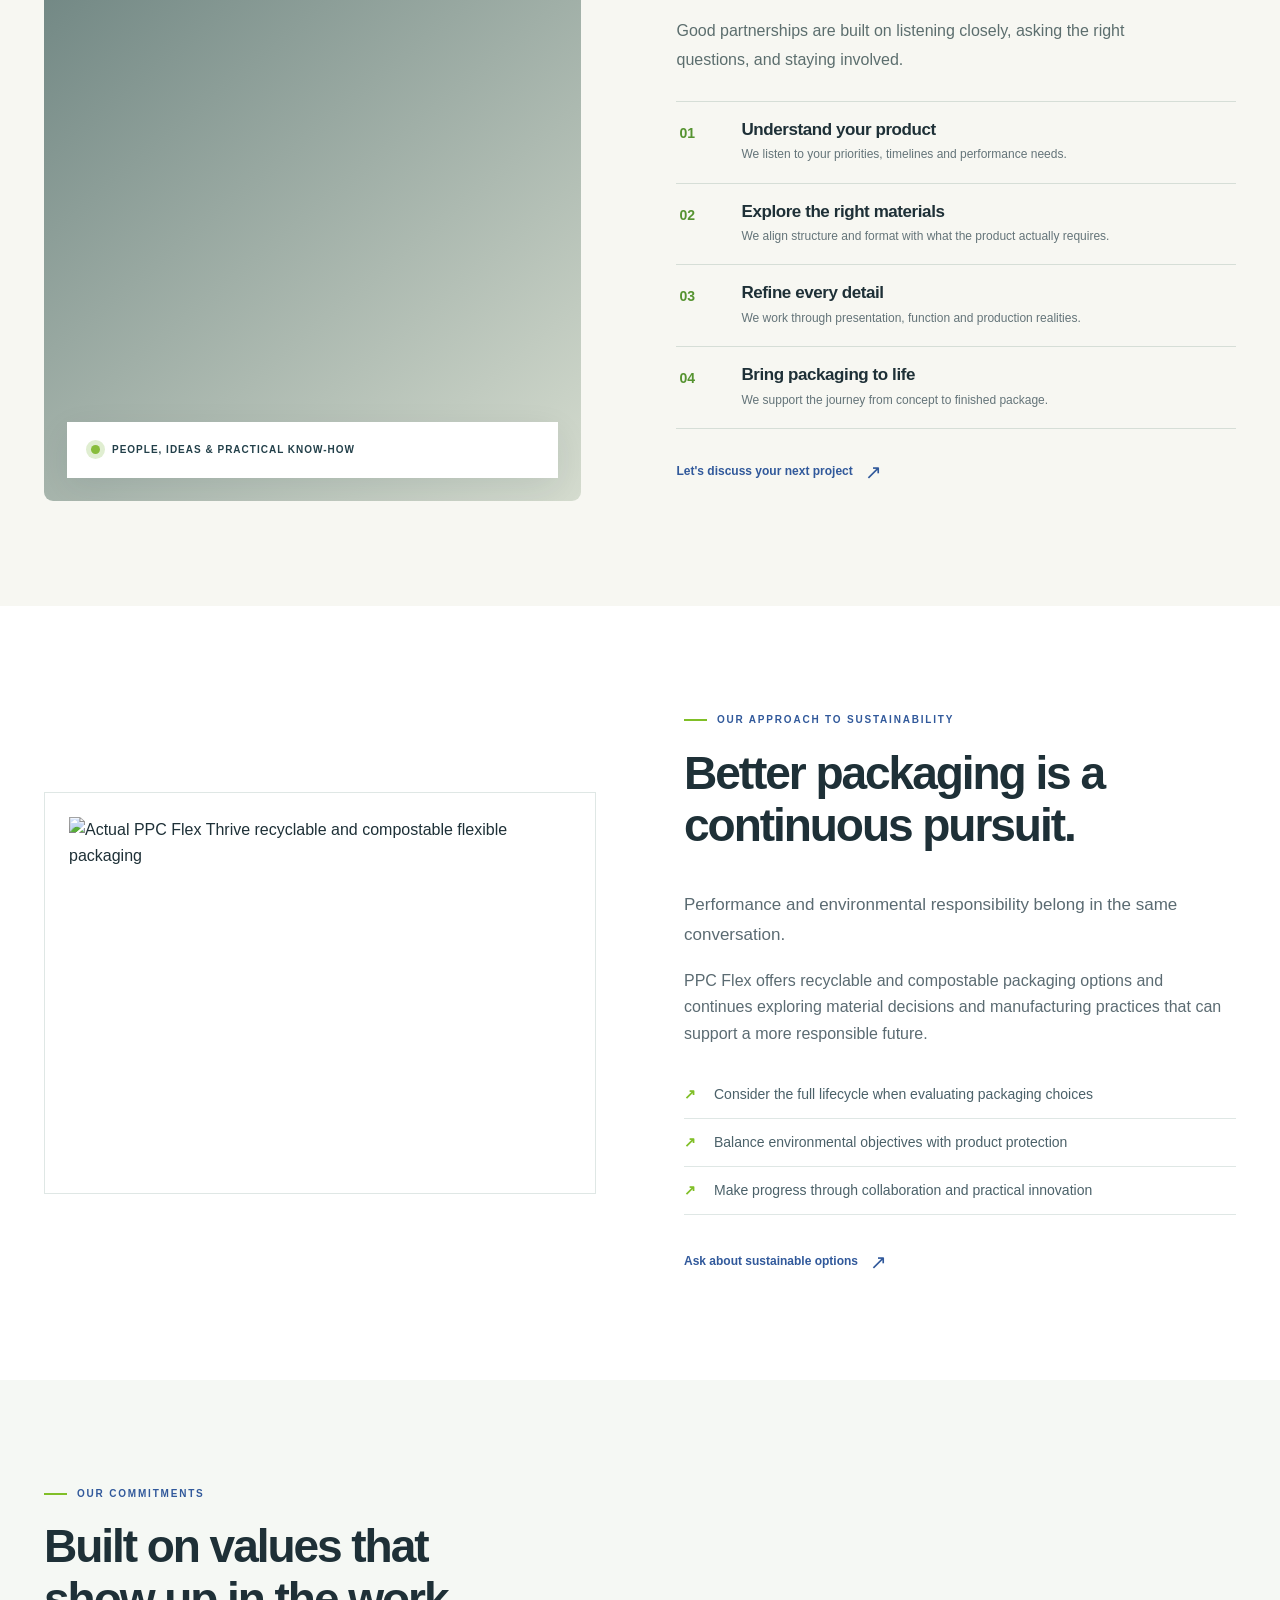
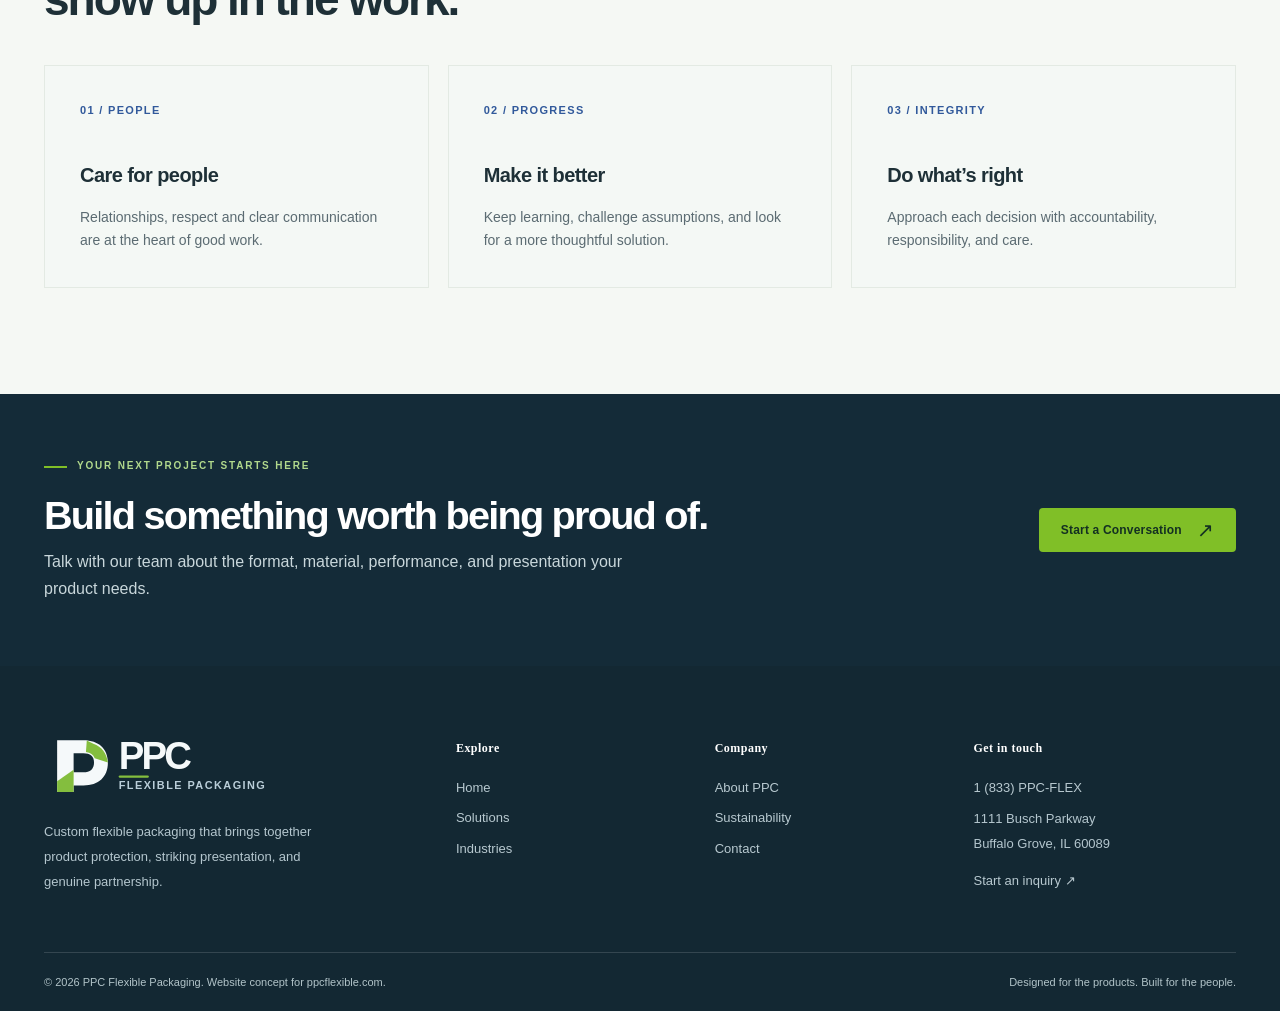
==== commit ab4ebf44: "Add files via upload" ====
--- a/about.html
+++ b/about.html
@@ -1,5 +1,6 @@
-<!DOCTYPE html><html lang="en"><head><meta charset="utf-8"><meta name="viewport" content="width=device-width, initial-scale=1"><meta name="theme-color" content="#142b38"><meta name="description" content="Get to know PPC Flexible Packaging and its people-first approach to packaging innovation and sustainability."><title>About PPC Flexible Packaging | PPC Flexible Packaging</title><link rel="icon" href="favicon.svg" type="image/svg+xml"><link rel="alternate icon" href="favicon.ico" type="image/x-icon"><link rel="apple-touch-icon" href="apple-touch-icon.png"><link rel="stylesheet" href="style.css"><link rel="canonical" href="https://ppcflexible.com/about.html"></head><body><div class="topline"><div class="container"><span>Purposeful solutions. Powerful impressions.</span><a href="tel:+18337723539">Call 1 (833) PPC-FLEX ↗</a></div></div><header class="header"><div class="container nav-wrap"><a class="brand" href="index.html" aria-label="PPC Flexible Packaging home"><img class="brand-logo" src="logo.svg" alt="PPC Flexible Packaging" width="211" height="61"></a><button data-menu-button class="menu-btn" aria-label="Toggle navigation" aria-expanded="false">☰</button><nav data-menu class="nav" aria-label="Main navigation"><a class="nav-link " href="index.html">Home</a><a class="nav-link " href="solutions.html">Solutions</a><a class="nav-link " href="industries.html">Industries</a><a class="nav-link active" href="about.html">About Us</a><a class="nav-link " href="contact.html">Contact</a><a class="btn mobile-only" href="contact.html">Start a Project <span class="arrow">↗</span></a></nav><a class="btn header-cta" href="contact.html">Start a Project <span class="arrow">↗</span></a></div></header><main><section class="page-hero"><div class="container page-hero-grid"><div><div class="eyebrow">About PPC Flexible Packaging</div><h1>Great packaging starts with people who care.</h1><p class="lead">We build meaningful partnerships with the brands we serve, combining experience, creativity, and a commitment to doing what’s right for the product.</p><a class="btn dark" href="contact.html">Get in Touch ↗</a></div><div class="visual"><img src="https://ppcflex.com/wp-content/uploads/2024/03/prototype-packaging-768x768.png" alt="PPC's actual custom packaging and prototype examples"></div></div></section>
-<section class="section"><div class="container split"><div><div class="eyebrow">Who we are</div><h2>A company built around the possibilities of packaging.</h2><p class="lead">PPC Flexible Packaging brings together a broad range of flexible packaging capabilities, practical know-how, and a collaborative team.</p><p>Our role is simple: understand the challenge, find a smart solution, and help bring it to life. Whether a brand is introducing something new or refining an established product, we look for a better way forward.</p><a href="solutions.html" class="text-link">Explore capabilities <span class="arrow">↗</span></a></div><div class="photo-block contain" style="background:#f5f8f3"><img loading="lazy" src="https://ppcflex.com/wp-content/uploads/2025/11/bags.png" alt="PPC Flex branded pouch and sachet product collection"></div></div></section>
-<section class="section soft"><div class="container"><div class="eyebrow">How we work</div><h2 style="max-width:750px">A clear process. A shared ambition.</h2><div class="progress"><div><small>STEP / 01</small><h3>Listen to your needs</h3></div><div><small>STEP / 02</small><h3>Explore the right materials</h3></div><div><small>STEP / 03</small><h3>Refine the concept</h3></div><div><small>STEP / 04</small><h3>Bring packaging to life</h3></div></div></div></section>
-<section id="sustainability" class="section"><div class="container split"><div class="photo-block contain" style="background:white;border:1px solid var(--line)"><img src="https://ppcflex.com/wp-content/uploads/2024/03/2024_PPCFLEX_Thrive-1.jpg" loading="lazy" alt="Actual PPC Flex Thrive recyclable and compostable flexible packaging"></div><div><div class="eyebrow">Our approach to sustainability</div><h2>Better packaging is a continuous pursuit.</h2><p class="lead">Performance and environmental responsibility belong in the same conversation.</p><p>PPC Flex offers recyclable and compostable packaging options and continues exploring material decisions and manufacturing practices that can support a more responsible future.</p><ul class="feature-list"><li>Consider the full lifecycle when evaluating packaging choices</li><li>Balance environmental objectives with product protection</li><li>Make progress through collaboration and practical innovation</li></ul><a class="text-link" href="contact.html">Ask about sustainable options <span class="arrow">↗</span></a></div></div></section>
-<section class="section soft"><div class="container"><div class="section-head"><div><div class="eyebrow">Our commitments</div><h2>Built on values that<br>show up in the work.</h2></div></div><div class="cards-3"><div class="feature-tile"><div class="number">01 / PEOPLE</div><h3>Care for people</h3><p>Relationships, respect and clear communication are at the heart of good work.</p></div><div class="feature-tile"><div class="number">02 / PROGRESS</div><h3>Make it better</h3><p>Keep learning, challenge assumptions, and look for a more thoughtful solution.</p></div><div class="feature-tile"><div class="number">03 / INTEGRITY</div><h3>Do what’s right</h3><p>Approach each decision with accountability, responsibility, and care.</p></div></div></div></section><section class="banner"><div class="container banner-inner"><div><div class="eyebrow">Your next project starts here</div><h2>Build something worth being proud of.</h2><p>Talk with our team about the format, material, performance, and presentation your product needs.</p></div><a class="btn" href="contact.html">Start a Conversation <span class="arrow">↗</span></a></div></section></main><footer class="footer"><div class="container footer-main"><div><a class="brand" href="index.html" aria-label="PPC Flexible Packaging home"><img class="brand-logo" src="logo-reverse.svg" alt="PPC Flexible Packaging" width="211" height="61"></a><p>Custom flexible packaging that brings together product protection, striking presentation, and genuine partnership.</p></div><div><h4>Explore</h4><a href="index.html">Home</a><a href="solutions.html">Solutions</a><a href="industries.html">Industries</a></div><div><h4>Company</h4><a href="about.html">About PPC</a><a href="about.html#sustainability">Sustainability</a><a href="contact.html">Contact</a></div><div><h4>Get in touch</h4><a href="tel:+18337723539">1 (833) PPC-FLEX</a><p>1111 Busch Parkway<br>Buffalo Grove, IL 60089</p><a href="contact.html">Start an inquiry ↗</a></div></div><div class="container footer-bottom"><span>© 2026 PPC Flexible Packaging. Website concept for ppcflexible.com.</span><span>Designed for the products. Built for the people.</span></div></footer><script src="script.js" defer></script></body></html>+<!DOCTYPE html>
+<html lang="en"><head><meta charset="utf-8"/><meta content="width=device-width, initial-scale=1" name="viewport"/><meta content="#142b38" name="theme-color"/><meta content="Get to know PPC Flexible Packaging and its people-first approach to packaging innovation and sustainability." name="description"/><title>About PPC Flexible Packaging | PPC Flexible Packaging</title><link href="favicon.svg" rel="icon" type="image/svg+xml"/><link href="favicon.ico" rel="alternate icon" type="image/x-icon"/><link href="apple-touch-icon.png" rel="apple-touch-icon"/><link href="style.css" rel="stylesheet"/><link href="https://ppcflexible.com/about.html" rel="canonical"/></head><body><div class="topline"><div class="container"><span>Purposeful solutions. Powerful impressions.</span><a href="tel:+18337723539">Call 1 (833) PPC-FLEX ↗</a></div></div><header class="header"><div class="container nav-wrap"><a aria-label="PPC Flexible Packaging home" class="brand" href="index.html"><img alt="PPC Flexible Packaging" class="brand-logo" height="61" src="logo.svg" width="211"/></a><button aria-expanded="false" aria-label="Toggle navigation" class="menu-btn" data-menu-button="">☰</button><nav aria-label="Main navigation" class="nav" data-menu=""><a class="nav-link" href="index.html">Home</a><a class="nav-link" href="solutions.html">Solutions</a><a class="nav-link" href="industries.html">Industries</a><a class="nav-link active" href="about.html">About Us</a><a class="nav-link" href="contact.html">Contact</a><a class="btn mobile-only" href="contact.html">Start a Project <span class="arrow">↗</span></a></nav><a class="btn header-cta" href="contact.html">Start a Project <span class="arrow">↗</span></a></div></header><main><section class="page-hero"><div class="container page-hero-grid"><div><div class="eyebrow">About PPC Flexible Packaging</div><h1>Great packaging starts with people who care.</h1><p class="lead">We build meaningful partnerships with the brands we serve, combining experience, creativity, and a commitment to doing what’s right for the product.</p><a class="btn dark" href="contact.html">Get in Touch ↗</a></div><div class="visual"><img alt="PPC's actual custom packaging and prototype examples" src="https://ppcflex.com/wp-content/uploads/2024/03/prototype-packaging-768x768.png"/></div></div></section>
+<section class="section"><div class="container split"><div><div class="eyebrow">Who we are</div><h2>A company built around the possibilities of packaging.</h2><p class="lead">PPC Flexible Packaging brings together a broad range of flexible packaging capabilities, practical know-how, and a collaborative team.</p><p>Our role is simple: understand the challenge, find a smart solution, and help bring it to life. Whether a brand is introducing something new or refining an established product, we look for a better way forward.</p><a class="text-link" href="solutions.html">Explore capabilities <span class="arrow">↗</span></a></div><div class="photo-block contain" style="background:#f5f8f3"><img alt="PPC Flex branded pouch and sachet product collection" loading="lazy" src="https://ppcflex.com/wp-content/uploads/2025/11/bags.png"/></div></div></section>
+<section class="section process-editorial"><div class="container process-editorial-grid"><div class="process-visual"><img alt="PPC Flex company and workplace photography on its official site" loading="lazy" src="https://ppcflex.com/wp-content/uploads/2023/12/about-ppcflex-800x550.jpg"/><div class="process-image-label"><span class="tiny-signal"></span> PEOPLE, IDEAS &amp; PRACTICAL KNOW-HOW</div></div><div class="process-story"><div class="eyebrow">How we work</div><h2>Great results begin<br/>with a real conversation.</h2><p class="process-lead">Good partnerships are built on listening closely, asking the right questions, and staying involved.</p><div class="process-timeline"><div class="process-step"><span class="process-n">01</span><div><h3>Understand your product</h3><p>We listen to your priorities, timelines and performance needs.</p></div></div><div class="process-step"><span class="process-n">02</span><div><h3>Explore the right materials</h3><p>We align structure and format with what the product actually requires.</p></div></div><div class="process-step"><span class="process-n">03</span><div><h3>Refine every detail</h3><p>We work through presentation, function and production realities.</p></div></div><div class="process-step"><span class="process-n">04</span><div><h3>Bring packaging to life</h3><p>We support the journey from concept to finished package.</p></div></div></div><a class="text-link" href="contact.html">Let's discuss your next project <span class="arrow">↗</span></a></div></div></section>
+<section class="section" id="sustainability"><div class="container split"><div class="photo-block contain" style="background:white;border:1px solid var(--line)"><img alt="Actual PPC Flex Thrive recyclable and compostable flexible packaging" loading="lazy" src="https://ppcflex.com/wp-content/uploads/2024/03/2024_PPCFLEX_Thrive-1.jpg"/></div><div><div class="eyebrow">Our approach to sustainability</div><h2>Better packaging is a continuous pursuit.</h2><p class="lead">Performance and environmental responsibility belong in the same conversation.</p><p>PPC Flex offers recyclable and compostable packaging options and continues exploring material decisions and manufacturing practices that can support a more responsible future.</p><ul class="feature-list"><li>Consider the full lifecycle when evaluating packaging choices</li><li>Balance environmental objectives with product protection</li><li>Make progress through collaboration and practical innovation</li></ul><a class="text-link" href="contact.html">Ask about sustainable options <span class="arrow">↗</span></a></div></div></section>
+<section class="section soft"><div class="container"><div class="section-head"><div><div class="eyebrow">Our commitments</div><h2>Built on values that<br/>show up in the work.</h2></div></div><div class="cards-3"><div class="feature-tile"><div class="number">01 / PEOPLE</div><h3>Care for people</h3><p>Relationships, respect and clear communication are at the heart of good work.</p></div><div class="feature-tile"><div class="number">02 / PROGRESS</div><h3>Make it better</h3><p>Keep learning, challenge assumptions, and look for a more thoughtful solution.</p></div><div class="feature-tile"><div class="number">03 / INTEGRITY</div><h3>Do what’s right</h3><p>Approach each decision with accountability, responsibility, and care.</p></div></div></div></section><section class="banner"><div class="container banner-inner"><div><div class="eyebrow">Your next project starts here</div><h2>Build something worth being proud of.</h2><p>Talk with our team about the format, material, performance, and presentation your product needs.</p></div><a class="btn" href="contact.html">Start a Conversation <span class="arrow">↗</span></a></div></section></main><footer class="footer"><div class="container footer-main"><div><a aria-label="PPC Flexible Packaging home" class="brand" href="index.html"><img alt="PPC Flexible Packaging" class="brand-logo" height="61" src="logo-reverse.svg" width="211"/></a><p>Custom flexible packaging that brings together product protection, striking presentation, and genuine partnership.</p></div><div><h4>Explore</h4><a href="index.html">Home</a><a href="solutions.html">Solutions</a><a href="industries.html">Industries</a></div><div><h4>Company</h4><a href="about.html">About PPC</a><a href="about.html#sustainability">Sustainability</a><a href="contact.html">Contact</a></div><div><h4>Get in touch</h4><a href="tel:+18337723539">1 (833) PPC-FLEX</a><p>1111 Busch Parkway<br/>Buffalo Grove, IL 60089</p><a href="contact.html">Start an inquiry ↗</a></div></div><div class="container footer-bottom"><span>© 2026 PPC Flexible Packaging. Website concept for ppcflexible.com.</span><span>Designed for the products. Built for the people.</span></div></footer><script defer="" src="script.js"></script></body></html>
--- a/style.css
+++ b/style.css
@@ -7,3 +7,76 @@
 .footer .brand-logo{width:226px}
 @media(max-width:820px){.brand-logo{width:177px}}
 @media(max-width:640px){.brand-logo{width:167px}.footer .brand-logo{width:201px}}
+
+/* 2026 refined editorial section redesign — 4 formerly repetitive boxed sections */
+.market-editorial{background:#fbfaf7;padding-top:102px;padding-bottom:105px}
+.markets-heading,.industries-intro{display:flex;align-items:end;justify-content:space-between;gap:45px;margin-bottom:38px}
+.markets-heading h2,.industries-intro h2{margin-bottom:0}
+.market-heading-side{max-width:315px;padding-bottom:8px}
+.market-heading-side p,.industries-intro>p{font-size:15px;line-height:1.85;color:#5a6a6e;margin:0 0 18px}
+.markets-feature-grid{display:grid;grid-template-columns:1.2fr .86fr .86fr;gap:16px;min-height:400px}
+.market-photo{position:relative;display:block;border-radius:8px;overflow:hidden;min-height:340px;background:linear-gradient(135deg,#526a67,#193a40);isolation:isolate;transition:transform .2s ease,box-shadow .2s ease}
+.market-photo img{height:100%;width:100%;position:absolute;inset:0;object-fit:cover;transition:transform .5s ease}
+.market-photo:hover img{transform:scale(1.035)}.market-photo:hover{box-shadow:0 18px 50px #163a3920}
+.market-photo-shade,.industry-photo-shade{position:absolute;inset:0;background:linear-gradient(180deg,transparent 22%,rgba(8,29,31,.21) 45%,rgba(7,24,30,.88) 100%)}
+.market-photo-copy{position:absolute;left:0;right:0;bottom:0;padding:29px;color:#fff;display:flex;flex-direction:column;gap:11px}
+.market-photo-copy strong{font-family:Manrope,Arial,sans-serif;font-size:clamp(18px,2vw,24px);letter-spacing:-.04em;line-height:1.2}
+.market-photo-featured .market-photo-copy strong{font-size:clamp(23px,2.6vw,35px);max-width:330px}
+.market-photo-copy>span:last-child{font-size:12px;color:#edf3f0}
+.market-overline,.industry-index{font-size:10px;letter-spacing:.16em;font-weight:800;color:#c7e69b}
+.market-bottom-strip{margin-top:20px;background:#183640;border-radius:8px;padding:28px 32px;display:flex;align-items:center;gap:24px}
+.market-bottom-strip>span{color:#c4d6d3;text-transform:uppercase;font-weight:800;font-size:10px;letter-spacing:.15em;white-space:nowrap}
+.market-bottom-links{display:flex;flex-wrap:wrap;gap:9px 13px;align-items:center}
+.market-bottom-links a{color:#fff;border:1px solid #ffffff32;border-radius:40px;padding:9px 14px;font-size:12px;font-weight:600;transition:background .2s}
+.market-bottom-links a:hover{background:#ffffff24}.market-bottom-links a span{color:#a5d671;margin-left:6px}
+/* Industries: photo-led instead of number tiles */
+.industries-editorial{background:#fffdfb;padding:92px 0 100px}
+.industries-intro>p{max-width:365px;padding-bottom:9px;margin-bottom:0}
+.industry-photo-grid{display:grid;grid-template-columns:repeat(3,minmax(0,1fr));gap:17px}
+.industry-photo-card{position:relative;min-height:289px;border-radius:7px;overflow:hidden;background:#668083;isolation:isolate}
+.industry-photo-card img{position:absolute;width:100%;height:100%;inset:0;object-fit:cover;transition:transform .5s ease}
+.industry-photo-card:hover img{transform:scale(1.035)}.industry-photo-large{grid-column:span 2}
+.industry-photo-card .industry-photo-shade{background:linear-gradient(to bottom,rgba(4,29,38,.02) 5%,rgba(4,29,38,.1) 40%,rgba(4,29,38,.86) 100%)}
+.industry-photo-body{position:absolute;bottom:0;left:0;right:0;padding:26px 27px;color:white}
+.industry-photo-body h3{color:white;font-size:clamp(18px,2vw,24px);margin:8px 0 7px;letter-spacing:-.035em}
+.industry-photo-body p{color:#e3eeeb;font-size:12px;line-height:1.65;margin:0;max-width:410px}
+.industry-photo-large .industry-photo-body h3{font-size:clamp(25px,3vw,39px)}
+.industry-photo-large .industry-photo-body{padding:34px 39px}
+.industry-specialty-card{background:#193b46;position:relative;isolation:isolate}
+.industry-specialty-card .industry-photo-body{z-index:2}
+.specialty-lines{position:absolute;right:-80px;top:-55px;width:280px;height:280px;border:48px solid #88bb5944;border-radius:50%;box-shadow:0 0 0 35px #bedf9e1e}
+.industry-inquire{color:#c5ef8f;display:inline-block;margin-top:18px;font-size:12px;font-weight:800}
+.industries-bottom{display:flex;gap:12px;flex-wrap:wrap;justify-content:space-between;align-items:center;border-top:1px solid #dfe7e2;margin-top:29px;padding-top:25px;color:#52646a;font-size:14px}
+.industries-bottom a{font-weight:800;color:#285690}
+/* About: actual people photo + intimate editorial timeline */
+.process-editorial{background:#f7f7f2;padding:105px 0}
+.process-editorial-grid{display:grid;grid-template-columns:.96fr 1fr;gap:8%;align-items:center}
+.process-visual{position:relative;height:660px;overflow:hidden;border-radius:9px;background:linear-gradient(140deg,#637b79,#d5dccf)}
+.process-visual img{width:100%;height:100%;object-fit:cover}
+.process-image-label{position:absolute;bottom:23px;left:23px;right:23px;background:#fff;box-shadow:0 10px 34px #08283415;padding:20px 24px;color:#23404a;font-weight:800;letter-spacing:.1em;font-size:10px;display:flex;align-items:center;gap:12px}
+.tiny-signal{width:9px;height:9px;border-radius:50%;background:#88bd3c;box-shadow:0 0 0 5px #e0eed1}
+.process-story h2{font-size:clamp(2.3rem,3.5vw,3.75rem);margin:0 0 22px}
+.process-lead{font-size:16px;color:#5c6e6e;line-height:1.8;max-width:470px;margin-bottom:26px}
+.process-timeline{margin:26px 0 28px;border-top:1px solid #d6ded7}
+.process-step{display:grid;grid-template-columns:46px 1fr;gap:16px;border-bottom:1px solid #d6ded7;padding:18px 3px;align-items:start}
+.process-n{font-family:Manrope,Arial,sans-serif;font-size:14px;font-weight:800;color:#559330;margin-top:2px}
+.process-step h3{font-size:17px;margin-bottom:5px;letter-spacing:-.025em}
+.process-step p{font-size:12px;line-height:1.7;margin:0;color:#647479}
+/* Solutions: dark editorial factory story, no flat tiled panels */
+.capabilities-editorial{background:#15323d;color:#fff;padding:103px 0}
+.capabilities-editorial-inner{display:grid;grid-template-columns:1.06fr .94fr;gap:70px;align-items:stretch}
+.capabilities-copy h2{font-size:clamp(2.4rem,3.6vw,3.9rem);margin:0 0 24px;color:#fff}
+.capabilities-lead{font-size:15px;color:#bfd0d1;line-height:1.85;max-width:500px;margin-bottom:32px}
+.capabilities-list{display:grid;grid-template-columns:1fr 1fr;gap:0 24px;margin:0 0 34px}
+.capability-line{border-top:1px solid #ffffff37;padding:21px 0 20px;display:flex;gap:15px;align-items:flex-start}
+.capability-line>span{color:#b6dc7c;font-family:Manrope,Arial;font-size:12px;font-weight:800;margin-top:2px}
+.capability-line h3{font-size:16px;letter-spacing:-.025em;color:#fff;margin:0 0 8px}
+.capability-line p{font-size:12px;color:#c4d5d6;line-height:1.75;margin:0}
+.capabilities-photo{position:relative;min-height:590px;background:linear-gradient(130deg,#3c666c,#dae8e0);overflow:hidden;border-radius:8px}
+.capabilities-photo img{width:100%;height:100%;position:absolute;inset:0;object-fit:cover}
+.capabilities-photo-label{position:absolute;left:0;bottom:0;right:0;padding:27px 30px;background:linear-gradient(0deg,#132f3bea,#132f3bc0);display:flex;flex-direction:column;gap:9px}
+.capabilities-photo-label b{color:#fff;font-size:12px;letter-spacing:.13em}
+.capabilities-photo-label span{color:#d6e5e5;font-size:12px}
+@media(max-width:1000px){.markets-feature-grid{grid-template-columns:1.2fr 1fr}.market-photo-featured{grid-row:span 2;min-height:520px}.market-photo:not(.market-photo-featured){min-height:250px}.process-editorial-grid,.capabilities-editorial-inner{gap:40px}.process-visual{height:610px}.capabilities-list{grid-template-columns:1fr}.capabilities-photo{min-height:510px}}
+@media(max-width:760px){.market-editorial,.industries-editorial,.process-editorial,.capabilities-editorial{padding:72px 0}.markets-heading,.industries-intro{display:block;margin-bottom:28px}.market-heading-side,.industries-intro>p{max-width:100%;padding-top:15px}.markets-feature-grid{grid-template-columns:1fr 1fr;gap:12px}.market-photo-featured{grid-column:span 2;grid-row:auto;min-height:390px}.market-photo:not(.market-photo-featured){min-height:275px}.market-bottom-strip{display:block;padding:24px}.market-bottom-links{margin-top:16px}.industry-photo-grid{grid-template-columns:1fr 1fr;gap:12px}.industry-photo-large{grid-column:span 2}.industry-photo-card{min-height:270px}.process-editorial-grid,.capabilities-editorial-inner{grid-template-columns:1fr;gap:32px}.process-visual{height:370px}.capabilities-photo{min-height:410px}.capabilities-list{grid-template-columns:1fr 1fr}.capabilities-copy{order:1}.capabilities-photo{order:2}}
+@media(max-width:540px){.markets-heading h2,.industries-intro h2{font-size:clamp(2rem,8vw,2.8rem)}.markets-feature-grid,.industry-photo-grid{grid-template-columns:1fr}.market-photo-featured,.industry-photo-large{grid-column:auto}.market-photo-featured{min-height:340px}.market-photo:not(.market-photo-featured){min-height:270px}.industry-photo-card{min-height:280px}.industry-photo-large .industry-photo-body{padding:26px}.industry-photo-large .industry-photo-body h3{font-size:27px}.process-visual{height:290px}.process-image-label{font-size:9px;left:12px;bottom:12px;right:12px;padding:13px 15px}.capabilities-list{grid-template-columns:1fr}.capabilities-photo{min-height:350px}.market-bottom-links a{font-size:11px}.market-photo-copy{padding:23px}}
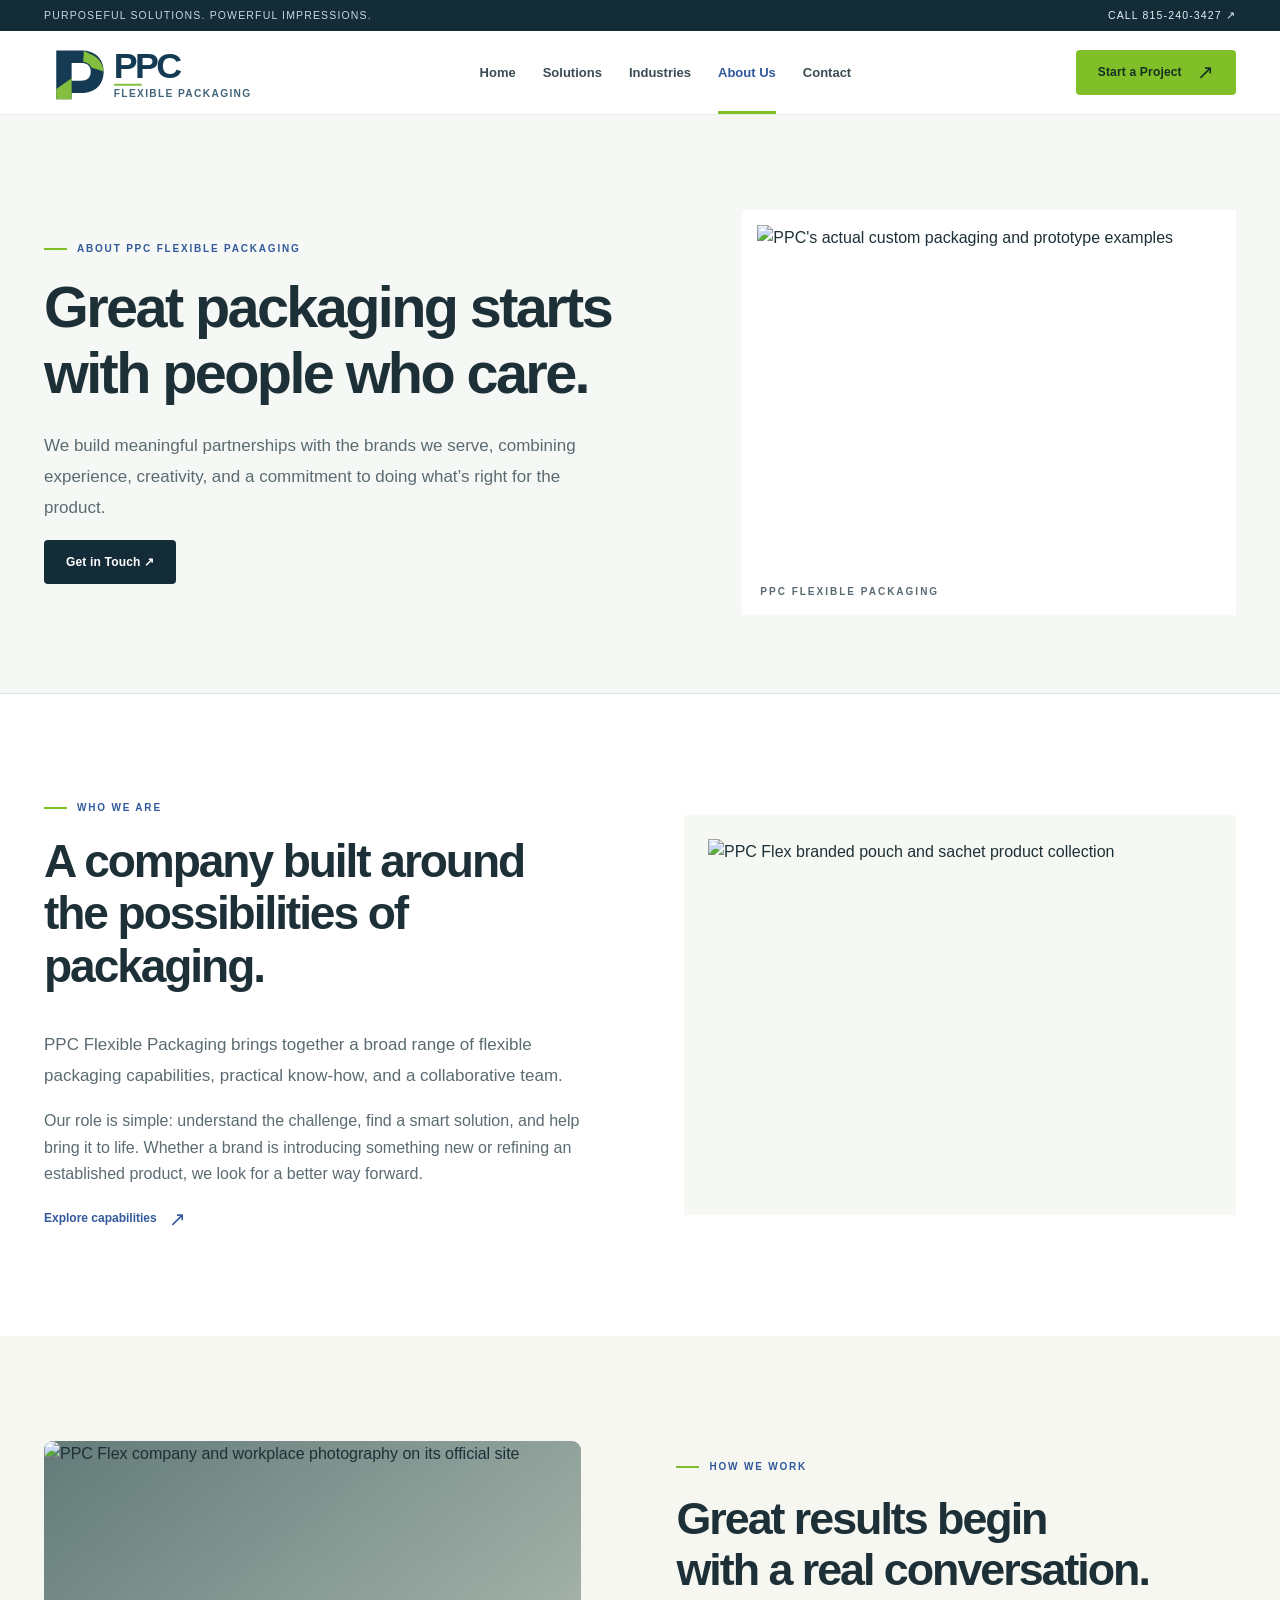
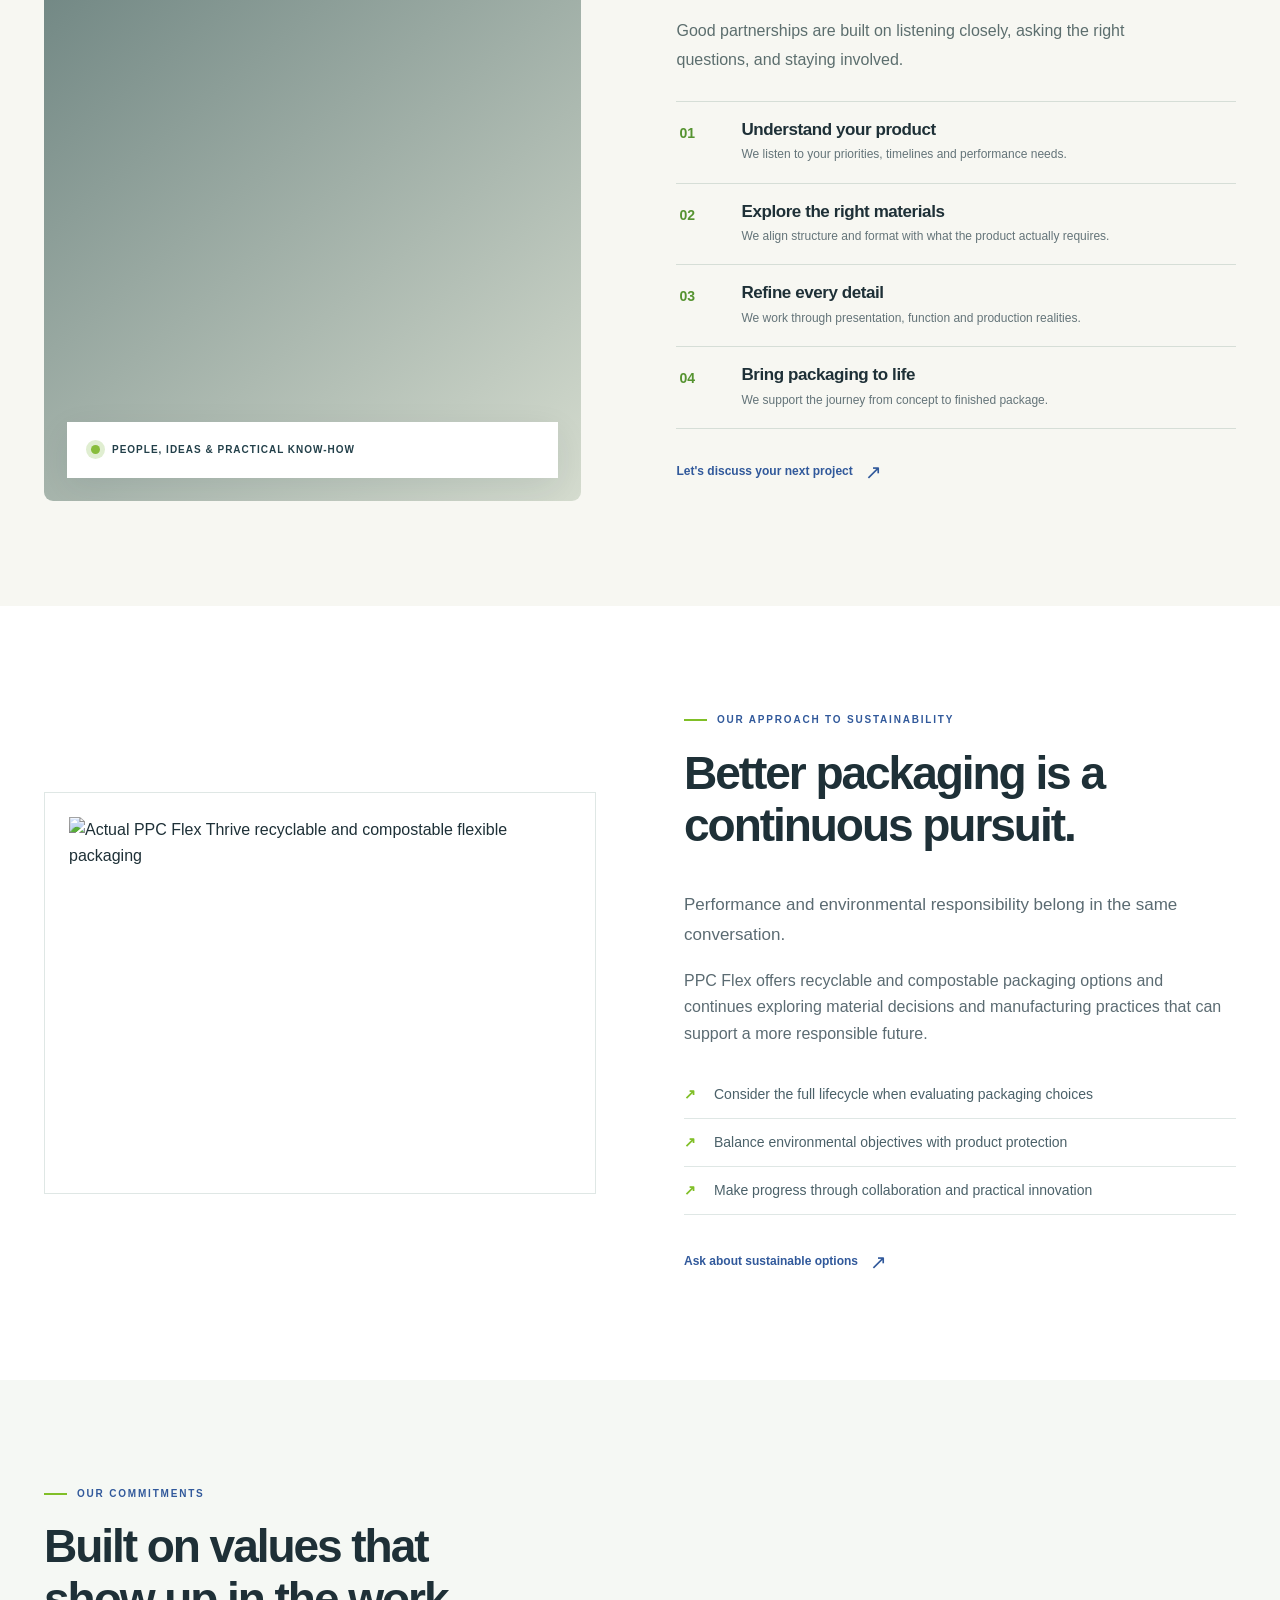
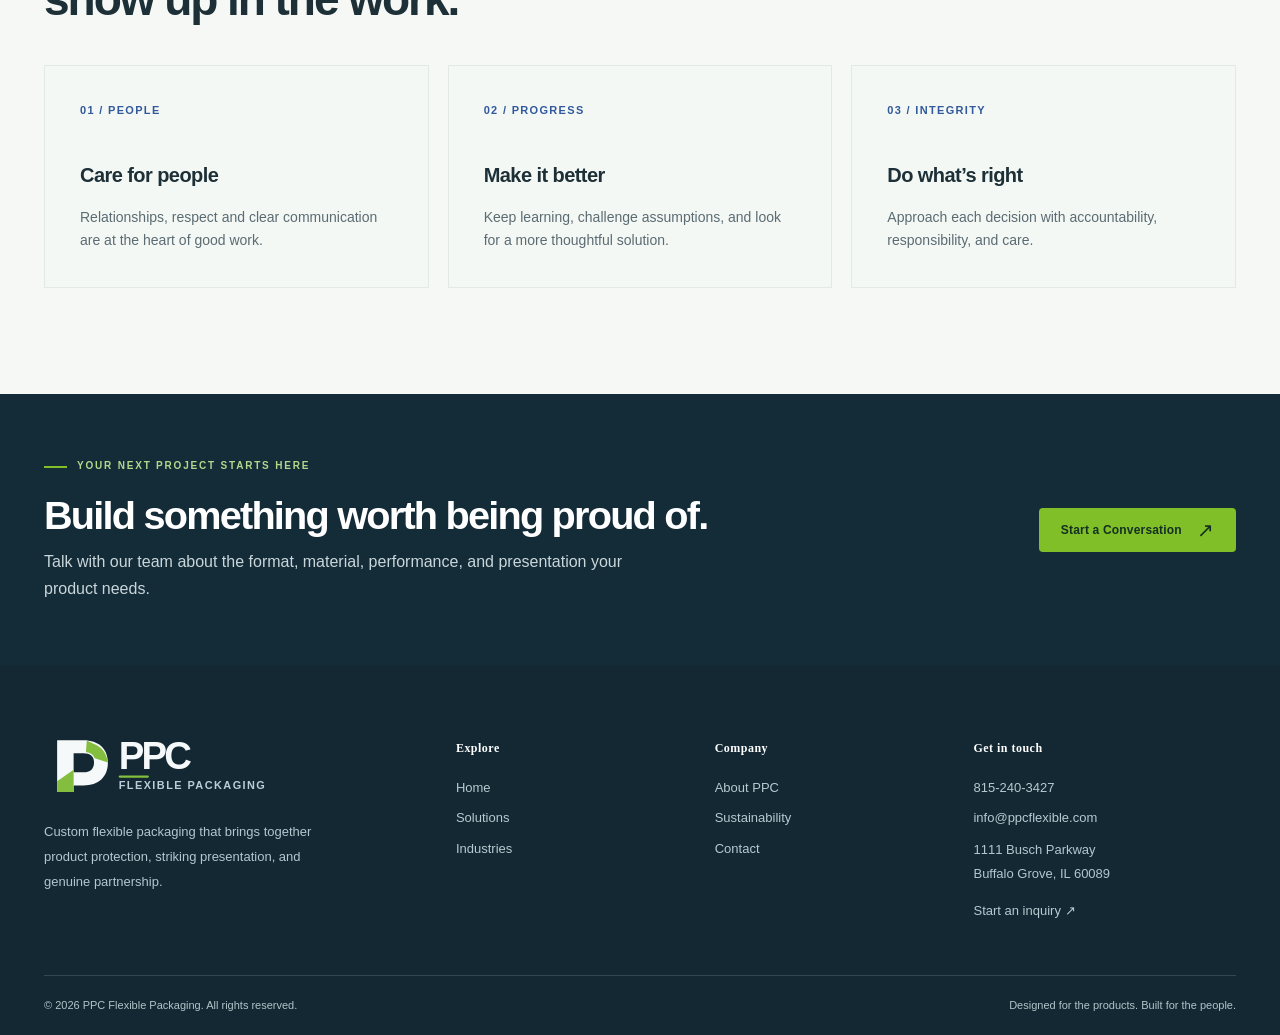
==== commit 3fad4548: "Add files via upload" ====
--- a/about.html
+++ b/about.html
@@ -1,6 +1,6 @@
 <!DOCTYPE html>
-<html lang="en"><head><meta charset="utf-8"/><meta content="width=device-width, initial-scale=1" name="viewport"/><meta content="#142b38" name="theme-color"/><meta content="Get to know PPC Flexible Packaging and its people-first approach to packaging innovation and sustainability." name="description"/><title>About PPC Flexible Packaging | PPC Flexible Packaging</title><link href="favicon.svg" rel="icon" type="image/svg+xml"/><link href="favicon.ico" rel="alternate icon" type="image/x-icon"/><link href="apple-touch-icon.png" rel="apple-touch-icon"/><link href="style.css" rel="stylesheet"/><link href="https://ppcflexible.com/about.html" rel="canonical"/></head><body><div class="topline"><div class="container"><span>Purposeful solutions. Powerful impressions.</span><a href="tel:+18337723539">Call 1 (833) PPC-FLEX ↗</a></div></div><header class="header"><div class="container nav-wrap"><a aria-label="PPC Flexible Packaging home" class="brand" href="index.html"><img alt="PPC Flexible Packaging" class="brand-logo" height="61" src="logo.svg" width="211"/></a><button aria-expanded="false" aria-label="Toggle navigation" class="menu-btn" data-menu-button="">☰</button><nav aria-label="Main navigation" class="nav" data-menu=""><a class="nav-link" href="index.html">Home</a><a class="nav-link" href="solutions.html">Solutions</a><a class="nav-link" href="industries.html">Industries</a><a class="nav-link active" href="about.html">About Us</a><a class="nav-link" href="contact.html">Contact</a><a class="btn mobile-only" href="contact.html">Start a Project <span class="arrow">↗</span></a></nav><a class="btn header-cta" href="contact.html">Start a Project <span class="arrow">↗</span></a></div></header><main><section class="page-hero"><div class="container page-hero-grid"><div><div class="eyebrow">About PPC Flexible Packaging</div><h1>Great packaging starts with people who care.</h1><p class="lead">We build meaningful partnerships with the brands we serve, combining experience, creativity, and a commitment to doing what’s right for the product.</p><a class="btn dark" href="contact.html">Get in Touch ↗</a></div><div class="visual"><img alt="PPC's actual custom packaging and prototype examples" src="https://ppcflex.com/wp-content/uploads/2024/03/prototype-packaging-768x768.png"/></div></div></section>
+<html lang="en"><head><meta charset="utf-8"/><meta content="width=device-width, initial-scale=1" name="viewport"/><meta content="#142b38" name="theme-color"/><meta content="Get to know PPC Flexible Packaging and its people-first approach to packaging innovation and sustainability." name="description"/><title>About PPC Flexible Packaging | PPC Flexible Packaging</title><link href="favicon.svg" rel="icon" type="image/svg+xml"/><link href="favicon.ico" rel="alternate icon" type="image/x-icon"/><link href="apple-touch-icon.png" rel="apple-touch-icon"/><link href="style.css" rel="stylesheet"/><link href="https://ppcflexible.com/about.html" rel="canonical"/></head><body><div class="topline"><div class="container"><span>Purposeful solutions. Powerful impressions.</span><a href="tel:+18152403427">Call 815-240-3427 ↗</a></div></div><header class="header"><div class="container nav-wrap"><a aria-label="PPC Flexible Packaging home" class="brand" href="index.html"><img alt="PPC Flexible Packaging" class="brand-logo" height="61" src="logo.svg" width="211"/></a><button aria-expanded="false" aria-label="Toggle navigation" class="menu-btn" data-menu-button="">☰</button><nav aria-label="Main navigation" class="nav" data-menu=""><a class="nav-link" href="index.html">Home</a><a class="nav-link" href="solutions.html">Solutions</a><a class="nav-link" href="industries.html">Industries</a><a class="nav-link active" href="about.html">About Us</a><a class="nav-link" href="contact.html">Contact</a><a class="btn mobile-only" href="contact.html">Start a Project <span class="arrow">↗</span></a></nav><a class="btn header-cta" href="contact.html">Start a Project <span class="arrow">↗</span></a></div></header><main><section class="page-hero"><div class="container page-hero-grid"><div><div class="eyebrow">About PPC Flexible Packaging</div><h1>Great packaging starts with people who care.</h1><p class="lead">We build meaningful partnerships with the brands we serve, combining experience, creativity, and a commitment to doing what’s right for the product.</p><a class="btn dark" href="contact.html">Get in Touch ↗</a></div><div class="visual"><img alt="PPC's actual custom packaging and prototype examples" src="https://ppcflex.com/wp-content/uploads/2024/03/prototype-packaging-768x768.png"/></div></div></section>
 <section class="section"><div class="container split"><div><div class="eyebrow">Who we are</div><h2>A company built around the possibilities of packaging.</h2><p class="lead">PPC Flexible Packaging brings together a broad range of flexible packaging capabilities, practical know-how, and a collaborative team.</p><p>Our role is simple: understand the challenge, find a smart solution, and help bring it to life. Whether a brand is introducing something new or refining an established product, we look for a better way forward.</p><a class="text-link" href="solutions.html">Explore capabilities <span class="arrow">↗</span></a></div><div class="photo-block contain" style="background:#f5f8f3"><img alt="PPC Flex branded pouch and sachet product collection" loading="lazy" src="https://ppcflex.com/wp-content/uploads/2025/11/bags.png"/></div></div></section>
 <section class="section process-editorial"><div class="container process-editorial-grid"><div class="process-visual"><img alt="PPC Flex company and workplace photography on its official site" loading="lazy" src="https://ppcflex.com/wp-content/uploads/2023/12/about-ppcflex-800x550.jpg"/><div class="process-image-label"><span class="tiny-signal"></span> PEOPLE, IDEAS &amp; PRACTICAL KNOW-HOW</div></div><div class="process-story"><div class="eyebrow">How we work</div><h2>Great results begin<br/>with a real conversation.</h2><p class="process-lead">Good partnerships are built on listening closely, asking the right questions, and staying involved.</p><div class="process-timeline"><div class="process-step"><span class="process-n">01</span><div><h3>Understand your product</h3><p>We listen to your priorities, timelines and performance needs.</p></div></div><div class="process-step"><span class="process-n">02</span><div><h3>Explore the right materials</h3><p>We align structure and format with what the product actually requires.</p></div></div><div class="process-step"><span class="process-n">03</span><div><h3>Refine every detail</h3><p>We work through presentation, function and production realities.</p></div></div><div class="process-step"><span class="process-n">04</span><div><h3>Bring packaging to life</h3><p>We support the journey from concept to finished package.</p></div></div></div><a class="text-link" href="contact.html">Let's discuss your next project <span class="arrow">↗</span></a></div></div></section>
 <section class="section" id="sustainability"><div class="container split"><div class="photo-block contain" style="background:white;border:1px solid var(--line)"><img alt="Actual PPC Flex Thrive recyclable and compostable flexible packaging" loading="lazy" src="https://ppcflex.com/wp-content/uploads/2024/03/2024_PPCFLEX_Thrive-1.jpg"/></div><div><div class="eyebrow">Our approach to sustainability</div><h2>Better packaging is a continuous pursuit.</h2><p class="lead">Performance and environmental responsibility belong in the same conversation.</p><p>PPC Flex offers recyclable and compostable packaging options and continues exploring material decisions and manufacturing practices that can support a more responsible future.</p><ul class="feature-list"><li>Consider the full lifecycle when evaluating packaging choices</li><li>Balance environmental objectives with product protection</li><li>Make progress through collaboration and practical innovation</li></ul><a class="text-link" href="contact.html">Ask about sustainable options <span class="arrow">↗</span></a></div></div></section>
-<section class="section soft"><div class="container"><div class="section-head"><div><div class="eyebrow">Our commitments</div><h2>Built on values that<br/>show up in the work.</h2></div></div><div class="cards-3"><div class="feature-tile"><div class="number">01 / PEOPLE</div><h3>Care for people</h3><p>Relationships, respect and clear communication are at the heart of good work.</p></div><div class="feature-tile"><div class="number">02 / PROGRESS</div><h3>Make it better</h3><p>Keep learning, challenge assumptions, and look for a more thoughtful solution.</p></div><div class="feature-tile"><div class="number">03 / INTEGRITY</div><h3>Do what’s right</h3><p>Approach each decision with accountability, responsibility, and care.</p></div></div></div></section><section class="banner"><div class="container banner-inner"><div><div class="eyebrow">Your next project starts here</div><h2>Build something worth being proud of.</h2><p>Talk with our team about the format, material, performance, and presentation your product needs.</p></div><a class="btn" href="contact.html">Start a Conversation <span class="arrow">↗</span></a></div></section></main><footer class="footer"><div class="container footer-main"><div><a aria-label="PPC Flexible Packaging home" class="brand" href="index.html"><img alt="PPC Flexible Packaging" class="brand-logo" height="61" src="logo-reverse.svg" width="211"/></a><p>Custom flexible packaging that brings together product protection, striking presentation, and genuine partnership.</p></div><div><h4>Explore</h4><a href="index.html">Home</a><a href="solutions.html">Solutions</a><a href="industries.html">Industries</a></div><div><h4>Company</h4><a href="about.html">About PPC</a><a href="about.html#sustainability">Sustainability</a><a href="contact.html">Contact</a></div><div><h4>Get in touch</h4><a href="tel:+18337723539">1 (833) PPC-FLEX</a><p>1111 Busch Parkway<br/>Buffalo Grove, IL 60089</p><a href="contact.html">Start an inquiry ↗</a></div></div><div class="container footer-bottom"><span>© 2026 PPC Flexible Packaging. Website concept for ppcflexible.com.</span><span>Designed for the products. Built for the people.</span></div></footer><script defer="" src="script.js"></script></body></html>+<section class="section soft"><div class="container"><div class="section-head"><div><div class="eyebrow">Our commitments</div><h2>Built on values that<br/>show up in the work.</h2></div></div><div class="cards-3"><div class="feature-tile"><div class="number">01 / PEOPLE</div><h3>Care for people</h3><p>Relationships, respect and clear communication are at the heart of good work.</p></div><div class="feature-tile"><div class="number">02 / PROGRESS</div><h3>Make it better</h3><p>Keep learning, challenge assumptions, and look for a more thoughtful solution.</p></div><div class="feature-tile"><div class="number">03 / INTEGRITY</div><h3>Do what’s right</h3><p>Approach each decision with accountability, responsibility, and care.</p></div></div></div></section><section class="banner"><div class="container banner-inner"><div><div class="eyebrow">Your next project starts here</div><h2>Build something worth being proud of.</h2><p>Talk with our team about the format, material, performance, and presentation your product needs.</p></div><a class="btn" href="contact.html">Start a Conversation <span class="arrow">↗</span></a></div></section></main><footer class="footer"><div class="container footer-main"><div><a aria-label="PPC Flexible Packaging home" class="brand" href="index.html"><img alt="PPC Flexible Packaging" class="brand-logo" height="61" src="logo-reverse.svg" width="211"/></a><p>Custom flexible packaging that brings together product protection, striking presentation, and genuine partnership.</p></div><div><h4>Explore</h4><a href="index.html">Home</a><a href="solutions.html">Solutions</a><a href="industries.html">Industries</a></div><div><h4>Company</h4><a href="about.html">About PPC</a><a href="about.html#sustainability">Sustainability</a><a href="contact.html">Contact</a></div><div><h4>Get in touch</h4><a href="tel:+18152403427">815-240-3427</a><a href="mailto:info@ppcflexible.com">info@ppcflexible.com</a><p>1111 Busch Parkway<br/>Buffalo Grove, IL 60089</p><a href="contact.html">Start an inquiry ↗</a></div></div><div class="container footer-bottom"><span>© 2026 PPC Flexible Packaging. All rights reserved.</span><span>Designed for the products. Built for the people.</span></div></footer><script defer="" src="script.js"></script></body></html>
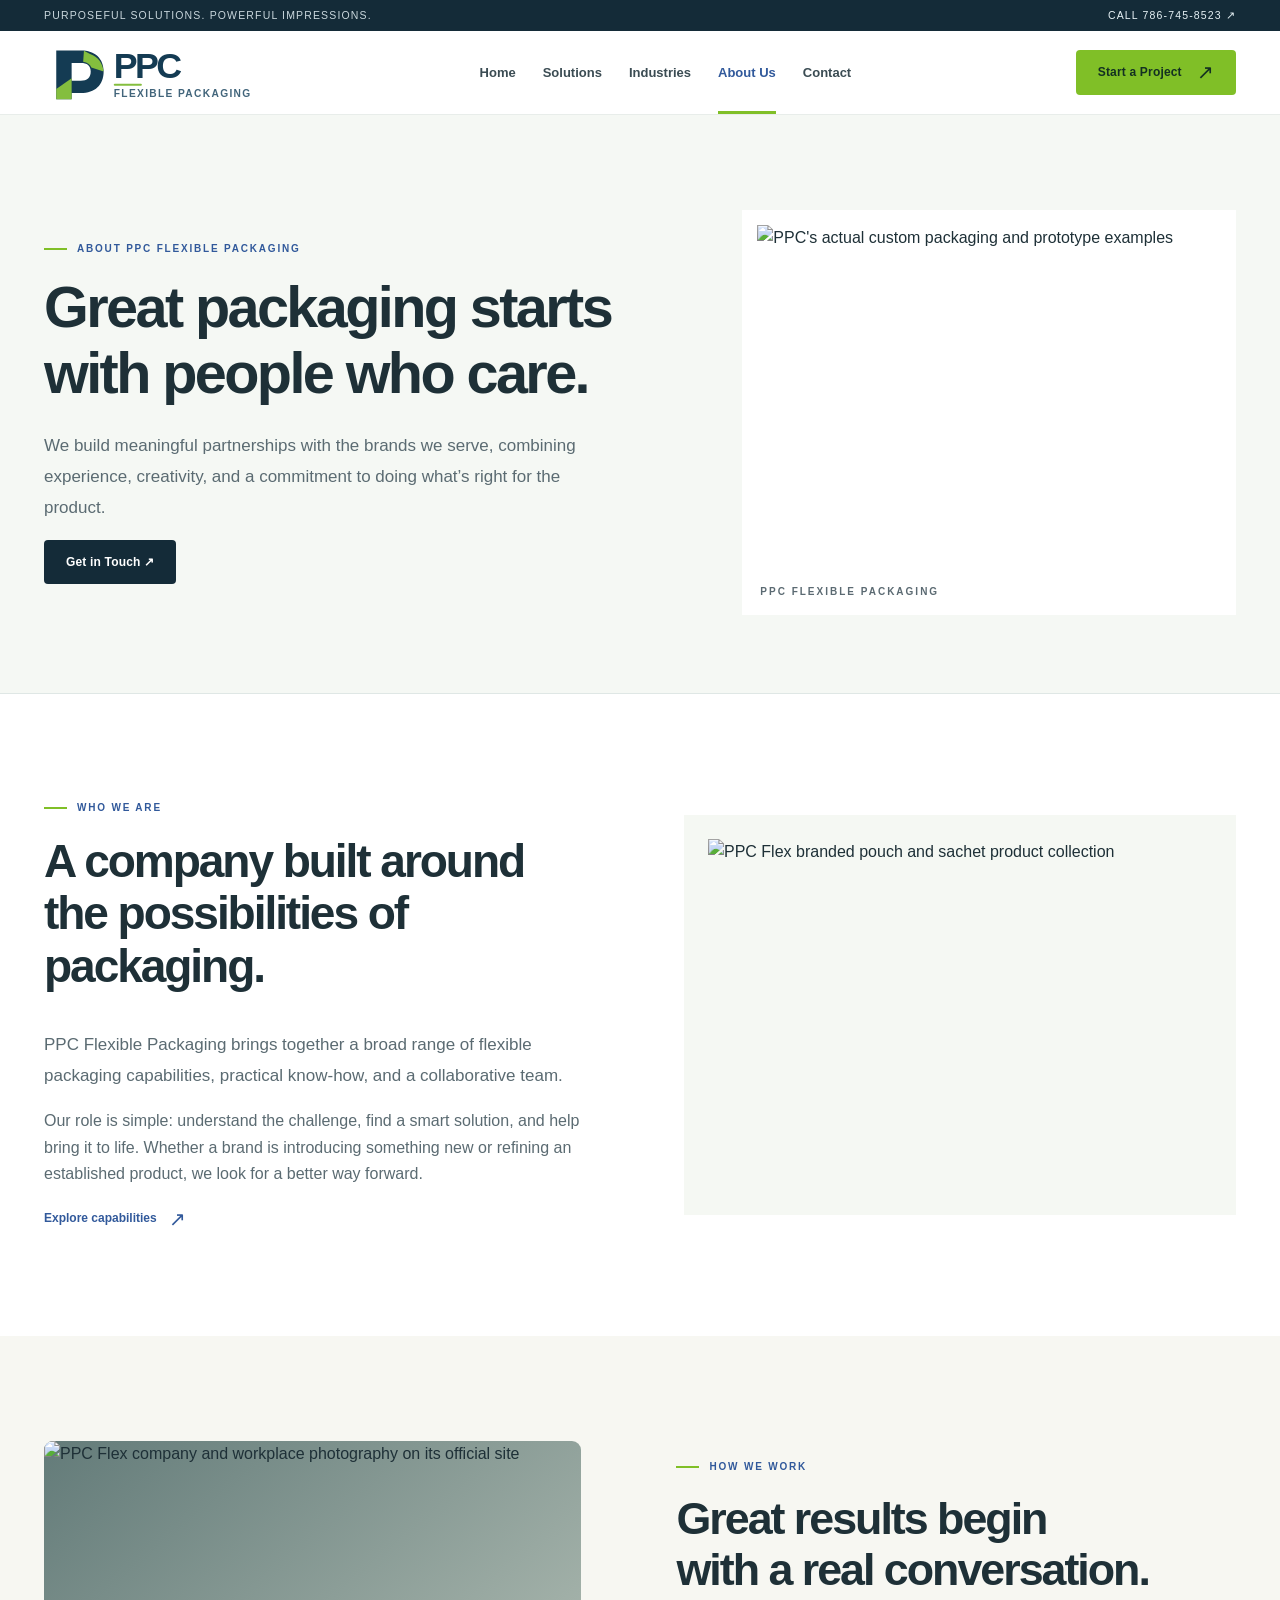
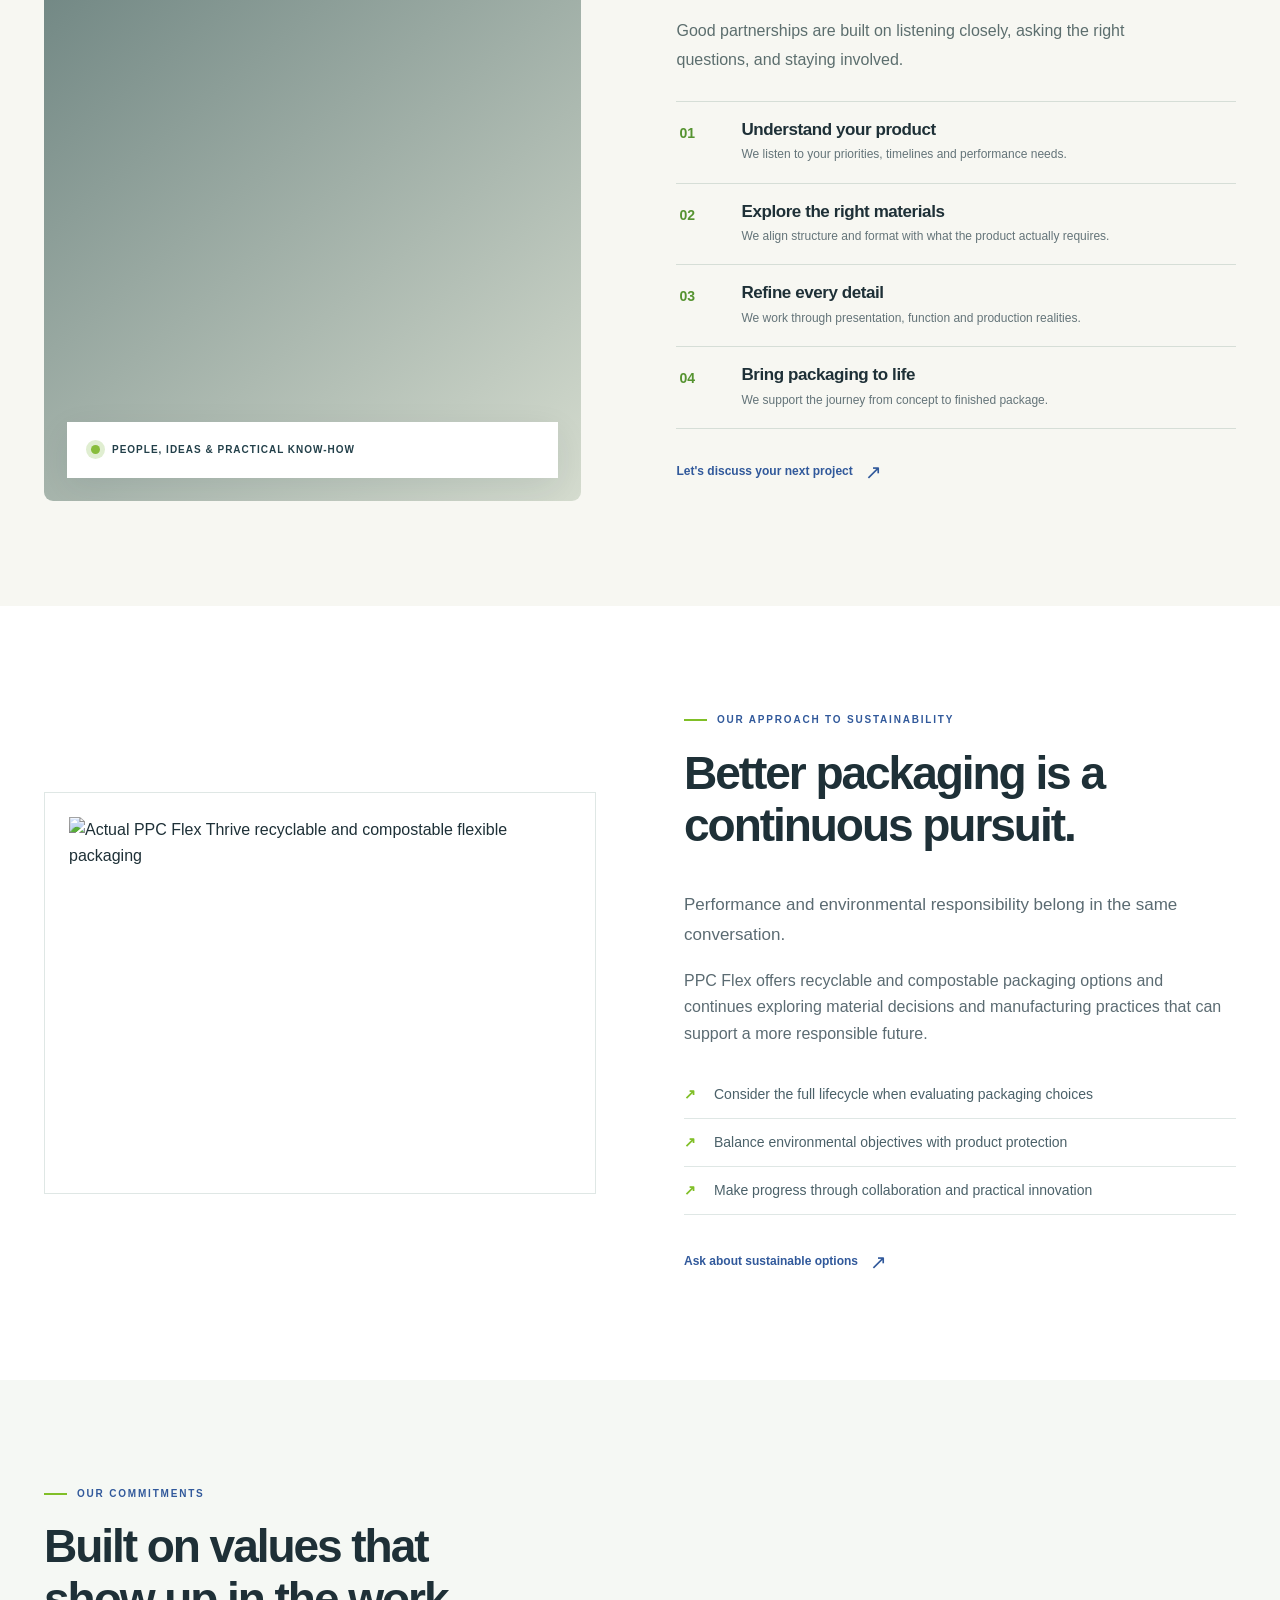
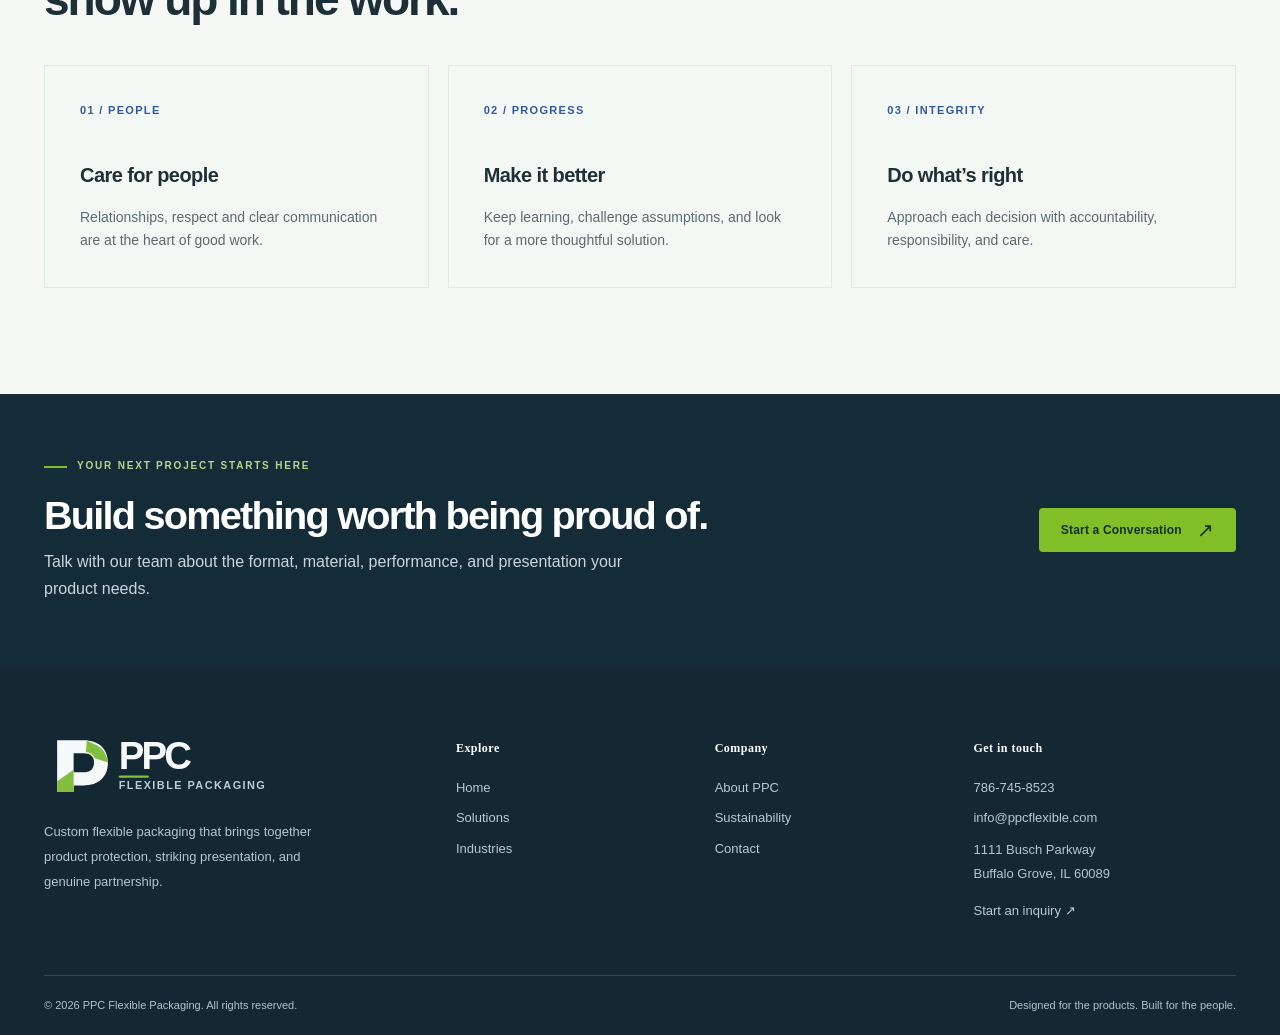
==== commit 4de2c117: "Add files via upload" ====
--- a/about.html
+++ b/about.html
@@ -1,6 +1,6 @@
 <!DOCTYPE html>
-<html lang="en"><head><meta charset="utf-8"/><meta content="width=device-width, initial-scale=1" name="viewport"/><meta content="#142b38" name="theme-color"/><meta content="Get to know PPC Flexible Packaging and its people-first approach to packaging innovation and sustainability." name="description"/><title>About PPC Flexible Packaging | PPC Flexible Packaging</title><link href="favicon.svg" rel="icon" type="image/svg+xml"/><link href="favicon.ico" rel="alternate icon" type="image/x-icon"/><link href="apple-touch-icon.png" rel="apple-touch-icon"/><link href="style.css" rel="stylesheet"/><link href="https://ppcflexible.com/about.html" rel="canonical"/></head><body><div class="topline"><div class="container"><span>Purposeful solutions. Powerful impressions.</span><a href="tel:+18152403427">Call 815-240-3427 ↗</a></div></div><header class="header"><div class="container nav-wrap"><a aria-label="PPC Flexible Packaging home" class="brand" href="index.html"><img alt="PPC Flexible Packaging" class="brand-logo" height="61" src="logo.svg" width="211"/></a><button aria-expanded="false" aria-label="Toggle navigation" class="menu-btn" data-menu-button="">☰</button><nav aria-label="Main navigation" class="nav" data-menu=""><a class="nav-link" href="index.html">Home</a><a class="nav-link" href="solutions.html">Solutions</a><a class="nav-link" href="industries.html">Industries</a><a class="nav-link active" href="about.html">About Us</a><a class="nav-link" href="contact.html">Contact</a><a class="btn mobile-only" href="contact.html">Start a Project <span class="arrow">↗</span></a></nav><a class="btn header-cta" href="contact.html">Start a Project <span class="arrow">↗</span></a></div></header><main><section class="page-hero"><div class="container page-hero-grid"><div><div class="eyebrow">About PPC Flexible Packaging</div><h1>Great packaging starts with people who care.</h1><p class="lead">We build meaningful partnerships with the brands we serve, combining experience, creativity, and a commitment to doing what’s right for the product.</p><a class="btn dark" href="contact.html">Get in Touch ↗</a></div><div class="visual"><img alt="PPC's actual custom packaging and prototype examples" src="https://ppcflex.com/wp-content/uploads/2024/03/prototype-packaging-768x768.png"/></div></div></section>
+<html lang="en"><head><meta charset="utf-8"/><meta content="width=device-width, initial-scale=1" name="viewport"/><meta content="#142b38" name="theme-color"/><meta content="Get to know PPC Flexible Packaging and its people-first approach to packaging innovation and sustainability." name="description"/><title>About PPC Flexible Packaging | PPC Flexible Packaging</title><link href="favicon.svg" rel="icon" type="image/svg+xml"/><link href="favicon.ico" rel="alternate icon" type="image/x-icon"/><link href="apple-touch-icon.png" rel="apple-touch-icon"/><link href="style.css" rel="stylesheet"/><link href="https://ppcflexible.com/about.html" rel="canonical"/></head><body><div class="topline"><div class="container"><span>Purposeful solutions. Powerful impressions.</span><a href="tel:+17867458523">Call 786-745-8523 ↗</a></div></div><header class="header"><div class="container nav-wrap"><a aria-label="PPC Flexible Packaging home" class="brand" href="index.html"><img alt="PPC Flexible Packaging" class="brand-logo" height="61" src="logo.svg" width="211"/></a><button aria-expanded="false" aria-label="Toggle navigation" class="menu-btn" data-menu-button="">☰</button><nav aria-label="Main navigation" class="nav" data-menu=""><a class="nav-link" href="index.html">Home</a><a class="nav-link" href="solutions.html">Solutions</a><a class="nav-link" href="industries.html">Industries</a><a class="nav-link active" href="about.html">About Us</a><a class="nav-link" href="contact.html">Contact</a><a class="btn mobile-only" href="contact.html">Start a Project <span class="arrow">↗</span></a></nav><a class="btn header-cta" href="contact.html">Start a Project <span class="arrow">↗</span></a></div></header><main><section class="page-hero"><div class="container page-hero-grid"><div><div class="eyebrow">About PPC Flexible Packaging</div><h1>Great packaging starts with people who care.</h1><p class="lead">We build meaningful partnerships with the brands we serve, combining experience, creativity, and a commitment to doing what’s right for the product.</p><a class="btn dark" href="contact.html">Get in Touch ↗</a></div><div class="visual"><img alt="PPC's actual custom packaging and prototype examples" src="https://ppcflex.com/wp-content/uploads/2024/03/prototype-packaging-768x768.png"/></div></div></section>
 <section class="section"><div class="container split"><div><div class="eyebrow">Who we are</div><h2>A company built around the possibilities of packaging.</h2><p class="lead">PPC Flexible Packaging brings together a broad range of flexible packaging capabilities, practical know-how, and a collaborative team.</p><p>Our role is simple: understand the challenge, find a smart solution, and help bring it to life. Whether a brand is introducing something new or refining an established product, we look for a better way forward.</p><a class="text-link" href="solutions.html">Explore capabilities <span class="arrow">↗</span></a></div><div class="photo-block contain" style="background:#f5f8f3"><img alt="PPC Flex branded pouch and sachet product collection" loading="lazy" src="https://ppcflex.com/wp-content/uploads/2025/11/bags.png"/></div></div></section>
 <section class="section process-editorial"><div class="container process-editorial-grid"><div class="process-visual"><img alt="PPC Flex company and workplace photography on its official site" loading="lazy" src="https://ppcflex.com/wp-content/uploads/2023/12/about-ppcflex-800x550.jpg"/><div class="process-image-label"><span class="tiny-signal"></span> PEOPLE, IDEAS &amp; PRACTICAL KNOW-HOW</div></div><div class="process-story"><div class="eyebrow">How we work</div><h2>Great results begin<br/>with a real conversation.</h2><p class="process-lead">Good partnerships are built on listening closely, asking the right questions, and staying involved.</p><div class="process-timeline"><div class="process-step"><span class="process-n">01</span><div><h3>Understand your product</h3><p>We listen to your priorities, timelines and performance needs.</p></div></div><div class="process-step"><span class="process-n">02</span><div><h3>Explore the right materials</h3><p>We align structure and format with what the product actually requires.</p></div></div><div class="process-step"><span class="process-n">03</span><div><h3>Refine every detail</h3><p>We work through presentation, function and production realities.</p></div></div><div class="process-step"><span class="process-n">04</span><div><h3>Bring packaging to life</h3><p>We support the journey from concept to finished package.</p></div></div></div><a class="text-link" href="contact.html">Let's discuss your next project <span class="arrow">↗</span></a></div></div></section>
 <section class="section" id="sustainability"><div class="container split"><div class="photo-block contain" style="background:white;border:1px solid var(--line)"><img alt="Actual PPC Flex Thrive recyclable and compostable flexible packaging" loading="lazy" src="https://ppcflex.com/wp-content/uploads/2024/03/2024_PPCFLEX_Thrive-1.jpg"/></div><div><div class="eyebrow">Our approach to sustainability</div><h2>Better packaging is a continuous pursuit.</h2><p class="lead">Performance and environmental responsibility belong in the same conversation.</p><p>PPC Flex offers recyclable and compostable packaging options and continues exploring material decisions and manufacturing practices that can support a more responsible future.</p><ul class="feature-list"><li>Consider the full lifecycle when evaluating packaging choices</li><li>Balance environmental objectives with product protection</li><li>Make progress through collaboration and practical innovation</li></ul><a class="text-link" href="contact.html">Ask about sustainable options <span class="arrow">↗</span></a></div></div></section>
-<section class="section soft"><div class="container"><div class="section-head"><div><div class="eyebrow">Our commitments</div><h2>Built on values that<br/>show up in the work.</h2></div></div><div class="cards-3"><div class="feature-tile"><div class="number">01 / PEOPLE</div><h3>Care for people</h3><p>Relationships, respect and clear communication are at the heart of good work.</p></div><div class="feature-tile"><div class="number">02 / PROGRESS</div><h3>Make it better</h3><p>Keep learning, challenge assumptions, and look for a more thoughtful solution.</p></div><div class="feature-tile"><div class="number">03 / INTEGRITY</div><h3>Do what’s right</h3><p>Approach each decision with accountability, responsibility, and care.</p></div></div></div></section><section class="banner"><div class="container banner-inner"><div><div class="eyebrow">Your next project starts here</div><h2>Build something worth being proud of.</h2><p>Talk with our team about the format, material, performance, and presentation your product needs.</p></div><a class="btn" href="contact.html">Start a Conversation <span class="arrow">↗</span></a></div></section></main><footer class="footer"><div class="container footer-main"><div><a aria-label="PPC Flexible Packaging home" class="brand" href="index.html"><img alt="PPC Flexible Packaging" class="brand-logo" height="61" src="logo-reverse.svg" width="211"/></a><p>Custom flexible packaging that brings together product protection, striking presentation, and genuine partnership.</p></div><div><h4>Explore</h4><a href="index.html">Home</a><a href="solutions.html">Solutions</a><a href="industries.html">Industries</a></div><div><h4>Company</h4><a href="about.html">About PPC</a><a href="about.html#sustainability">Sustainability</a><a href="contact.html">Contact</a></div><div><h4>Get in touch</h4><a href="tel:+18152403427">815-240-3427</a><a href="mailto:info@ppcflexible.com">info@ppcflexible.com</a><p>1111 Busch Parkway<br/>Buffalo Grove, IL 60089</p><a href="contact.html">Start an inquiry ↗</a></div></div><div class="container footer-bottom"><span>© 2026 PPC Flexible Packaging. All rights reserved.</span><span>Designed for the products. Built for the people.</span></div></footer><script defer="" src="script.js"></script></body></html>+<section class="section soft"><div class="container"><div class="section-head"><div><div class="eyebrow">Our commitments</div><h2>Built on values that<br/>show up in the work.</h2></div></div><div class="cards-3"><div class="feature-tile"><div class="number">01 / PEOPLE</div><h3>Care for people</h3><p>Relationships, respect and clear communication are at the heart of good work.</p></div><div class="feature-tile"><div class="number">02 / PROGRESS</div><h3>Make it better</h3><p>Keep learning, challenge assumptions, and look for a more thoughtful solution.</p></div><div class="feature-tile"><div class="number">03 / INTEGRITY</div><h3>Do what’s right</h3><p>Approach each decision with accountability, responsibility, and care.</p></div></div></div></section><section class="banner"><div class="container banner-inner"><div><div class="eyebrow">Your next project starts here</div><h2>Build something worth being proud of.</h2><p>Talk with our team about the format, material, performance, and presentation your product needs.</p></div><a class="btn" href="contact.html">Start a Conversation <span class="arrow">↗</span></a></div></section></main><footer class="footer"><div class="container footer-main"><div><a aria-label="PPC Flexible Packaging home" class="brand" href="index.html"><img alt="PPC Flexible Packaging" class="brand-logo" height="61" src="logo-reverse.svg" width="211"/></a><p>Custom flexible packaging that brings together product protection, striking presentation, and genuine partnership.</p></div><div><h4>Explore</h4><a href="index.html">Home</a><a href="solutions.html">Solutions</a><a href="industries.html">Industries</a></div><div><h4>Company</h4><a href="about.html">About PPC</a><a href="about.html#sustainability">Sustainability</a><a href="contact.html">Contact</a></div><div><h4>Get in touch</h4><a href="tel:+17867458523">786-745-8523</a><a href="mailto:info@ppcflexible.com">info@ppcflexible.com</a><p>1111 Busch Parkway<br/>Buffalo Grove, IL 60089</p><a href="contact.html">Start an inquiry ↗</a></div></div><div class="container footer-bottom"><span>© 2026 PPC Flexible Packaging. All rights reserved.</span><span>Designed for the products. Built for the people.</span></div></footer><script defer="" src="script.js"></script></body></html>
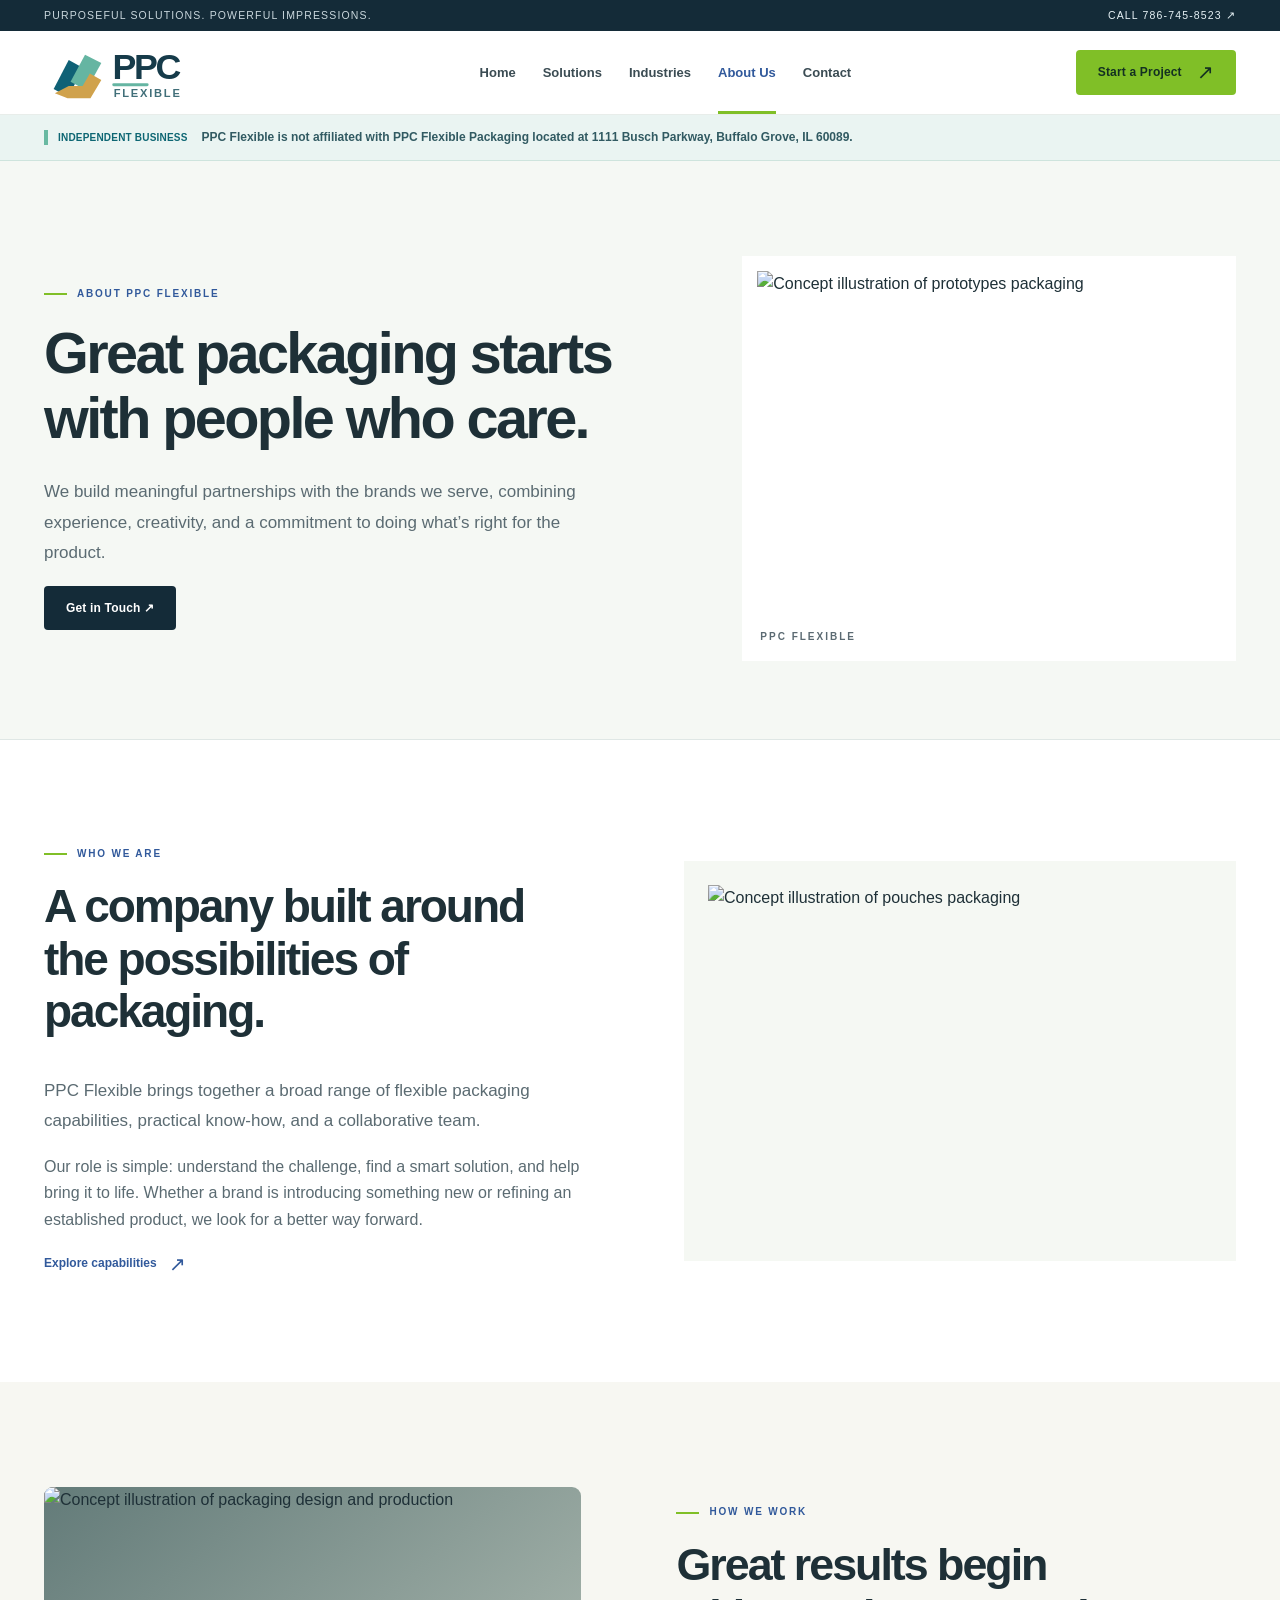
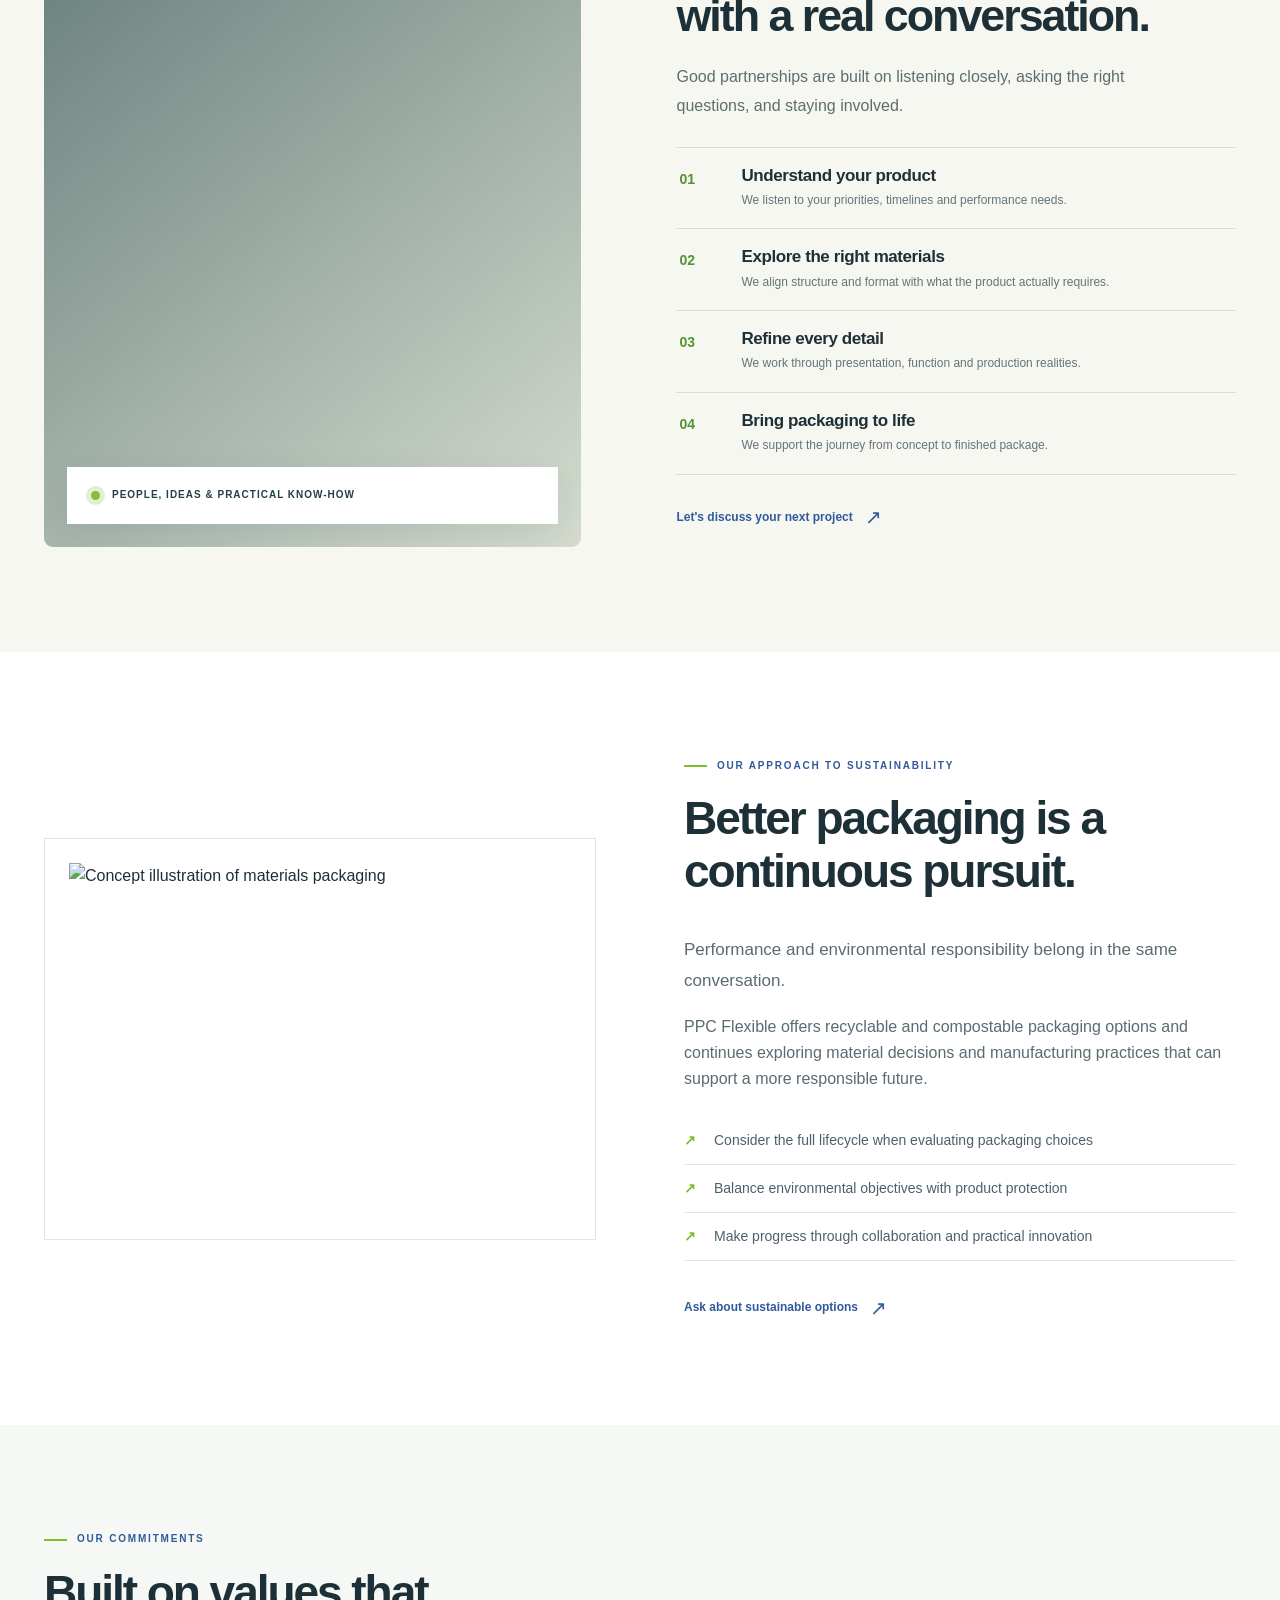
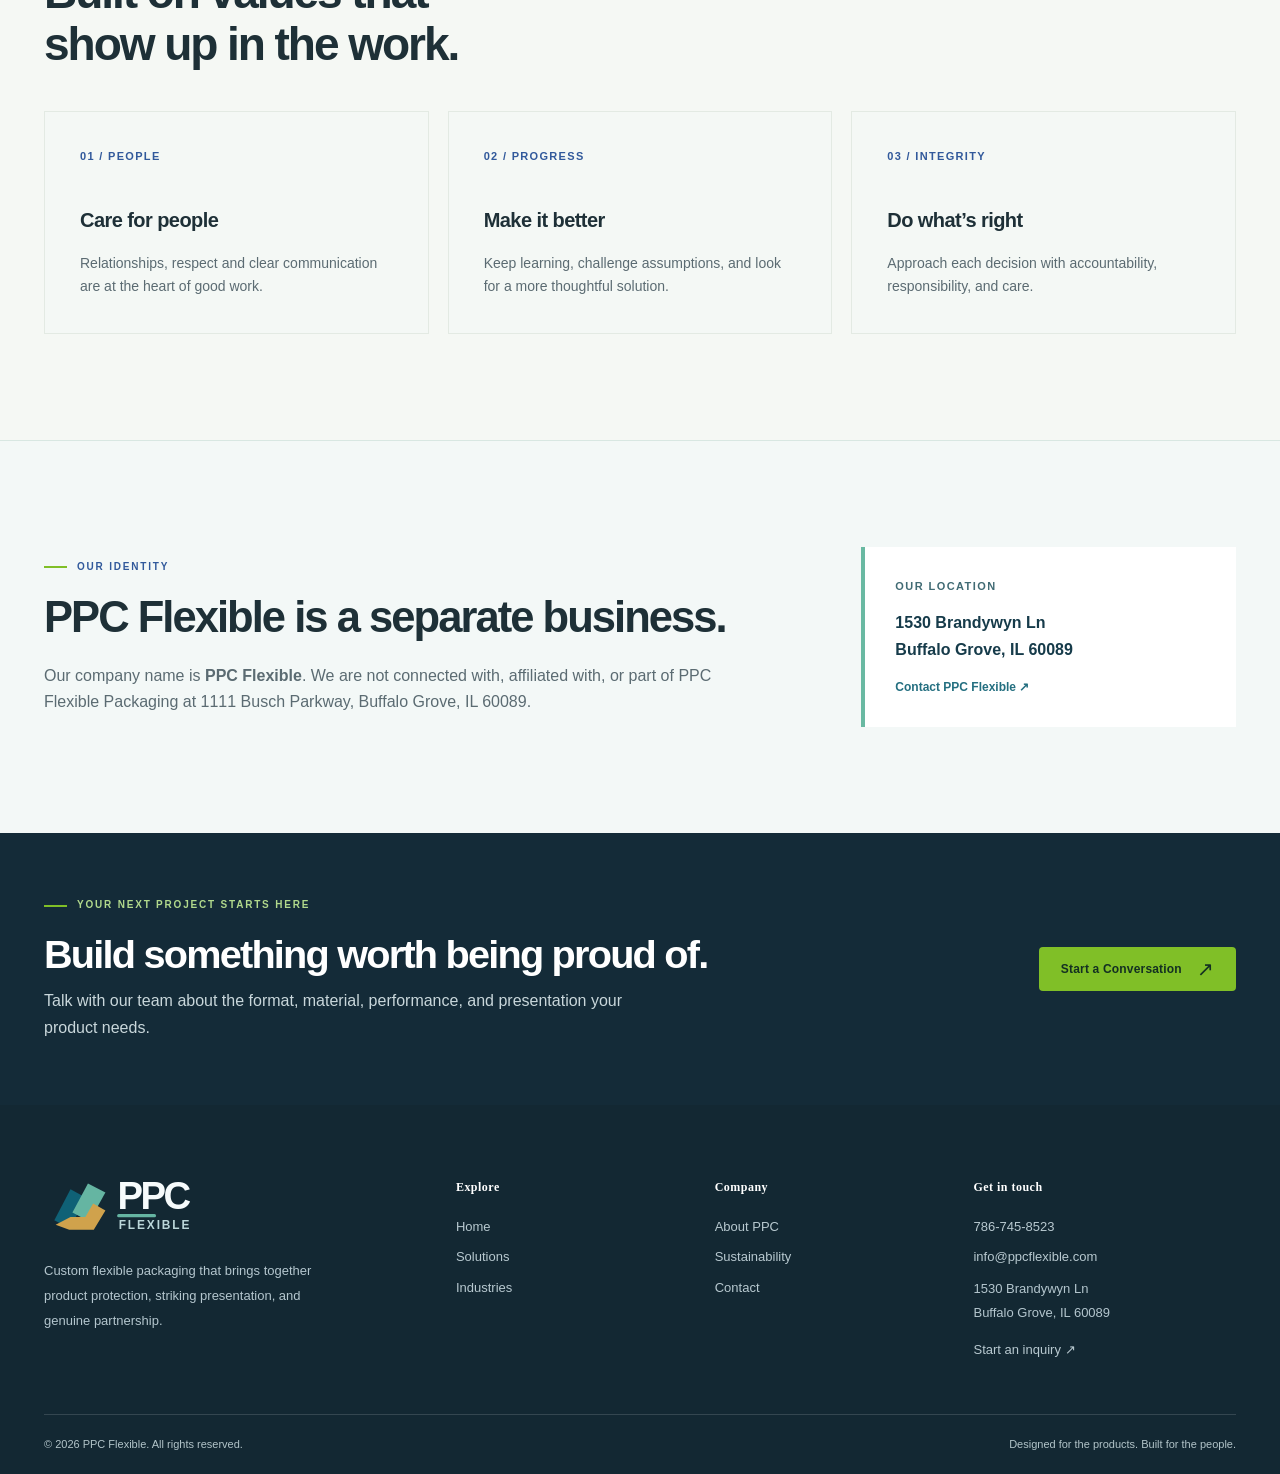
==== commit 9d97a57c: "Add files via upload" ====
--- a/about.html
+++ b/about.html
@@ -1,6 +1,6 @@
 <!DOCTYPE html>
-<html lang="en"><head><meta charset="utf-8"/><meta content="width=device-width, initial-scale=1" name="viewport"/><meta content="#142b38" name="theme-color"/><meta content="Get to know PPC Flexible Packaging and its people-first approach to packaging innovation and sustainability." name="description"/><title>About PPC Flexible Packaging | PPC Flexible Packaging</title><link href="favicon.svg" rel="icon" type="image/svg+xml"/><link href="favicon.ico" rel="alternate icon" type="image/x-icon"/><link href="apple-touch-icon.png" rel="apple-touch-icon"/><link href="style.css" rel="stylesheet"/><link href="https://ppcflexible.com/about.html" rel="canonical"/></head><body><div class="topline"><div class="container"><span>Purposeful solutions. Powerful impressions.</span><a href="tel:+17867458523">Call 786-745-8523 ↗</a></div></div><header class="header"><div class="container nav-wrap"><a aria-label="PPC Flexible Packaging home" class="brand" href="index.html"><img alt="PPC Flexible Packaging" class="brand-logo" height="61" src="logo.svg" width="211"/></a><button aria-expanded="false" aria-label="Toggle navigation" class="menu-btn" data-menu-button="">☰</button><nav aria-label="Main navigation" class="nav" data-menu=""><a class="nav-link" href="index.html">Home</a><a class="nav-link" href="solutions.html">Solutions</a><a class="nav-link" href="industries.html">Industries</a><a class="nav-link active" href="about.html">About Us</a><a class="nav-link" href="contact.html">Contact</a><a class="btn mobile-only" href="contact.html">Start a Project <span class="arrow">↗</span></a></nav><a class="btn header-cta" href="contact.html">Start a Project <span class="arrow">↗</span></a></div></header><main><section class="page-hero"><div class="container page-hero-grid"><div><div class="eyebrow">About PPC Flexible Packaging</div><h1>Great packaging starts with people who care.</h1><p class="lead">We build meaningful partnerships with the brands we serve, combining experience, creativity, and a commitment to doing what’s right for the product.</p><a class="btn dark" href="contact.html">Get in Touch ↗</a></div><div class="visual"><img alt="PPC's actual custom packaging and prototype examples" src="https://ppcflex.com/wp-content/uploads/2024/03/prototype-packaging-768x768.png"/></div></div></section>
-<section class="section"><div class="container split"><div><div class="eyebrow">Who we are</div><h2>A company built around the possibilities of packaging.</h2><p class="lead">PPC Flexible Packaging brings together a broad range of flexible packaging capabilities, practical know-how, and a collaborative team.</p><p>Our role is simple: understand the challenge, find a smart solution, and help bring it to life. Whether a brand is introducing something new or refining an established product, we look for a better way forward.</p><a class="text-link" href="solutions.html">Explore capabilities <span class="arrow">↗</span></a></div><div class="photo-block contain" style="background:#f5f8f3"><img alt="PPC Flex branded pouch and sachet product collection" loading="lazy" src="https://ppcflex.com/wp-content/uploads/2025/11/bags.png"/></div></div></section>
-<section class="section process-editorial"><div class="container process-editorial-grid"><div class="process-visual"><img alt="PPC Flex company and workplace photography on its official site" loading="lazy" src="https://ppcflex.com/wp-content/uploads/2023/12/about-ppcflex-800x550.jpg"/><div class="process-image-label"><span class="tiny-signal"></span> PEOPLE, IDEAS &amp; PRACTICAL KNOW-HOW</div></div><div class="process-story"><div class="eyebrow">How we work</div><h2>Great results begin<br/>with a real conversation.</h2><p class="process-lead">Good partnerships are built on listening closely, asking the right questions, and staying involved.</p><div class="process-timeline"><div class="process-step"><span class="process-n">01</span><div><h3>Understand your product</h3><p>We listen to your priorities, timelines and performance needs.</p></div></div><div class="process-step"><span class="process-n">02</span><div><h3>Explore the right materials</h3><p>We align structure and format with what the product actually requires.</p></div></div><div class="process-step"><span class="process-n">03</span><div><h3>Refine every detail</h3><p>We work through presentation, function and production realities.</p></div></div><div class="process-step"><span class="process-n">04</span><div><h3>Bring packaging to life</h3><p>We support the journey from concept to finished package.</p></div></div></div><a class="text-link" href="contact.html">Let's discuss your next project <span class="arrow">↗</span></a></div></div></section>
-<section class="section" id="sustainability"><div class="container split"><div class="photo-block contain" style="background:white;border:1px solid var(--line)"><img alt="Actual PPC Flex Thrive recyclable and compostable flexible packaging" loading="lazy" src="https://ppcflex.com/wp-content/uploads/2024/03/2024_PPCFLEX_Thrive-1.jpg"/></div><div><div class="eyebrow">Our approach to sustainability</div><h2>Better packaging is a continuous pursuit.</h2><p class="lead">Performance and environmental responsibility belong in the same conversation.</p><p>PPC Flex offers recyclable and compostable packaging options and continues exploring material decisions and manufacturing practices that can support a more responsible future.</p><ul class="feature-list"><li>Consider the full lifecycle when evaluating packaging choices</li><li>Balance environmental objectives with product protection</li><li>Make progress through collaboration and practical innovation</li></ul><a class="text-link" href="contact.html">Ask about sustainable options <span class="arrow">↗</span></a></div></div></section>
-<section class="section soft"><div class="container"><div class="section-head"><div><div class="eyebrow">Our commitments</div><h2>Built on values that<br/>show up in the work.</h2></div></div><div class="cards-3"><div class="feature-tile"><div class="number">01 / PEOPLE</div><h3>Care for people</h3><p>Relationships, respect and clear communication are at the heart of good work.</p></div><div class="feature-tile"><div class="number">02 / PROGRESS</div><h3>Make it better</h3><p>Keep learning, challenge assumptions, and look for a more thoughtful solution.</p></div><div class="feature-tile"><div class="number">03 / INTEGRITY</div><h3>Do what’s right</h3><p>Approach each decision with accountability, responsibility, and care.</p></div></div></div></section><section class="banner"><div class="container banner-inner"><div><div class="eyebrow">Your next project starts here</div><h2>Build something worth being proud of.</h2><p>Talk with our team about the format, material, performance, and presentation your product needs.</p></div><a class="btn" href="contact.html">Start a Conversation <span class="arrow">↗</span></a></div></section></main><footer class="footer"><div class="container footer-main"><div><a aria-label="PPC Flexible Packaging home" class="brand" href="index.html"><img alt="PPC Flexible Packaging" class="brand-logo" height="61" src="logo-reverse.svg" width="211"/></a><p>Custom flexible packaging that brings together product protection, striking presentation, and genuine partnership.</p></div><div><h4>Explore</h4><a href="index.html">Home</a><a href="solutions.html">Solutions</a><a href="industries.html">Industries</a></div><div><h4>Company</h4><a href="about.html">About PPC</a><a href="about.html#sustainability">Sustainability</a><a href="contact.html">Contact</a></div><div><h4>Get in touch</h4><a href="tel:+17867458523">786-745-8523</a><a href="mailto:info@ppcflexible.com">info@ppcflexible.com</a><p>1111 Busch Parkway<br/>Buffalo Grove, IL 60089</p><a href="contact.html">Start an inquiry ↗</a></div></div><div class="container footer-bottom"><span>© 2026 PPC Flexible Packaging. All rights reserved.</span><span>Designed for the products. Built for the people.</span></div></footer><script defer="" src="script.js"></script></body></html>+<html lang="en"><head><meta charset="utf-8"/><meta content="width=device-width, initial-scale=1" name="viewport"/><meta content="#142b38" name="theme-color"/><meta content="Get to know PPC Flexible and its people-first approach to packaging innovation and sustainability." name="description"/><title>About PPC Flexible | PPC Flexible</title><link href="favicon.svg" rel="icon" type="image/svg+xml"/><link href="favicon.ico" rel="alternate icon" type="image/x-icon"/><link href="apple-touch-icon.png" rel="apple-touch-icon"/><link href="style.css" rel="stylesheet"/><link href="https://ppcflexible.com/about.html" rel="canonical"/></head><body><div class="topline"><div class="container"><span>Purposeful solutions. Powerful impressions.</span><a href="tel:+17867458523">Call 786-745-8523 ↗</a></div></div><header class="header"><div class="container nav-wrap"><a aria-label="PPC Flexible home" class="brand" href="index.html"><img alt="PPC Flexible" class="brand-logo" height="61" src="logo.svg" width="211"/></a><button aria-expanded="false" aria-label="Toggle navigation" class="menu-btn" data-menu-button="">☰</button><nav aria-label="Main navigation" class="nav" data-menu=""><a class="nav-link" href="index.html">Home</a><a class="nav-link" href="solutions.html">Solutions</a><a class="nav-link" href="industries.html">Industries</a><a class="nav-link active" href="about.html">About Us</a><a class="nav-link" href="contact.html">Contact</a><a class="btn mobile-only" href="contact.html">Start a Project <span class="arrow">↗</span></a></nav><a class="btn header-cta" href="contact.html">Start a Project <span class="arrow">↗</span></a></div></header><aside aria-label="Company independence notice" class="identity-notice"><div class="container" role="note"><strong>Independent business</strong><span>PPC Flexible is not affiliated with PPC Flexible Packaging located at 1111 Busch Parkway, Buffalo Grove, IL 60089.</span></div></aside><main><section class="page-hero"><div class="container page-hero-grid"><div><div class="eyebrow">About PPC Flexible</div><h1>Great packaging starts with people who care.</h1><p class="lead">We build meaningful partnerships with the brands we serve, combining experience, creativity, and a commitment to doing what’s right for the product.</p><a class="btn dark" href="contact.html">Get in Touch ↗</a></div><div class="visual"><img alt="Concept illustration of prototypes packaging" loading="lazy" src="illustrations/prototypes.svg"/></div></div></section>
+<section class="section"><div class="container split"><div><div class="eyebrow">Who we are</div><h2>A company built around the possibilities of packaging.</h2><p class="lead">PPC Flexible brings together a broad range of flexible packaging capabilities, practical know-how, and a collaborative team.</p><p>Our role is simple: understand the challenge, find a smart solution, and help bring it to life. Whether a brand is introducing something new or refining an established product, we look for a better way forward.</p><a class="text-link" href="solutions.html">Explore capabilities <span class="arrow">↗</span></a></div><div class="photo-block contain" style="background:#f5f8f3"><img alt="Concept illustration of pouches packaging" loading="lazy" src="illustrations/pouches.svg"/></div></div></section>
+<section class="section process-editorial"><div class="container process-editorial-grid"><div class="process-visual"><img alt="Concept illustration of packaging design and production" loading="lazy" src="illustrations/team.svg"/><div class="process-image-label"><span class="tiny-signal"></span> PEOPLE, IDEAS &amp; PRACTICAL KNOW-HOW</div></div><div class="process-story"><div class="eyebrow">How we work</div><h2>Great results begin<br/>with a real conversation.</h2><p class="process-lead">Good partnerships are built on listening closely, asking the right questions, and staying involved.</p><div class="process-timeline"><div class="process-step"><span class="process-n">01</span><div><h3>Understand your product</h3><p>We listen to your priorities, timelines and performance needs.</p></div></div><div class="process-step"><span class="process-n">02</span><div><h3>Explore the right materials</h3><p>We align structure and format with what the product actually requires.</p></div></div><div class="process-step"><span class="process-n">03</span><div><h3>Refine every detail</h3><p>We work through presentation, function and production realities.</p></div></div><div class="process-step"><span class="process-n">04</span><div><h3>Bring packaging to life</h3><p>We support the journey from concept to finished package.</p></div></div></div><a class="text-link" href="contact.html">Let's discuss your next project <span class="arrow">↗</span></a></div></div></section>
+<section class="section" id="sustainability"><div class="container split"><div class="photo-block contain" style="background:white;border:1px solid var(--line)"><img alt="Concept illustration of materials packaging" loading="lazy" src="illustrations/materials.svg"/></div><div><div class="eyebrow">Our approach to sustainability</div><h2>Better packaging is a continuous pursuit.</h2><p class="lead">Performance and environmental responsibility belong in the same conversation.</p><p>PPC Flexible offers recyclable and compostable packaging options and continues exploring material decisions and manufacturing practices that can support a more responsible future.</p><ul class="feature-list"><li>Consider the full lifecycle when evaluating packaging choices</li><li>Balance environmental objectives with product protection</li><li>Make progress through collaboration and practical innovation</li></ul><a class="text-link" href="contact.html">Ask about sustainable options <span class="arrow">↗</span></a></div></div></section>
+<section class="section soft"><div class="container"><div class="section-head"><div><div class="eyebrow">Our commitments</div><h2>Built on values that<br/>show up in the work.</h2></div></div><div class="cards-3"><div class="feature-tile"><div class="number">01 / PEOPLE</div><h3>Care for people</h3><p>Relationships, respect and clear communication are at the heart of good work.</p></div><div class="feature-tile"><div class="number">02 / PROGRESS</div><h3>Make it better</h3><p>Keep learning, challenge assumptions, and look for a more thoughtful solution.</p></div><div class="feature-tile"><div class="number">03 / INTEGRITY</div><h3>Do what’s right</h3><p>Approach each decision with accountability, responsibility, and care.</p></div></div></div></section><section class="section identity-details" id="independent-company"><div class="container identity-details-inner"><div><div class="eyebrow">Our identity</div><h2>PPC Flexible is a separate business.</h2><p>Our company name is <strong>PPC Flexible</strong>. We are not connected with, affiliated with, or part of PPC Flexible Packaging at 1111 Busch Parkway, Buffalo Grove, IL 60089.</p></div><div class="identity-address"><small>Our location</small><strong>1530 Brandywyn Ln<br/>Buffalo Grove, IL 60089</strong><a href="contact.html">Contact PPC Flexible ↗</a></div></div></section><section class="banner"><div class="container banner-inner"><div><div class="eyebrow">Your next project starts here</div><h2>Build something worth being proud of.</h2><p>Talk with our team about the format, material, performance, and presentation your product needs.</p></div><a class="btn" href="contact.html">Start a Conversation <span class="arrow">↗</span></a></div></section></main><footer class="footer"><div class="container footer-main"><div><a aria-label="PPC Flexible home" class="brand" href="index.html"><img alt="PPC Flexible" class="brand-logo" height="61" src="logo-reverse.svg" width="211"/></a><p>Custom flexible packaging that brings together product protection, striking presentation, and genuine partnership.</p></div><div><h4>Explore</h4><a href="index.html">Home</a><a href="solutions.html">Solutions</a><a href="industries.html">Industries</a></div><div><h4>Company</h4><a href="about.html">About PPC</a><a href="about.html#sustainability">Sustainability</a><a href="contact.html">Contact</a></div><div><h4>Get in touch</h4><a href="tel:+17867458523">786-745-8523</a><a href="mailto:info@ppcflexible.com">info@ppcflexible.com</a><p>1530 Brandywyn Ln<br/>Buffalo Grove, IL 60089</p><a href="contact.html">Start an inquiry ↗</a></div></div><div class="container footer-bottom"><span>© 2026 PPC Flexible. All rights reserved.</span><span>Designed for the products. Built for the people.</span></div></footer><script defer="" src="script.js"></script></body></html>
--- a/style.css
+++ b/style.css
@@ -1,5 +1,5 @@
 @import url('https://fonts.googleapis.com/css2?family=DM+Sans:wght@400;500;600;700&family=Manrope:wght@400;500;600;700;800&display=swap');
-:root{--navy:#142b38;--navy2:#203d50;--ink:#1e3037;--muted:#5b6b72;--lime:#80bf27;--lime2:#a8d264;--blue:#31599b;--pale:#f5f8f4;--white:#fff;--line:#dfe7e5;--max:1192px}*{box-sizing:border-box}html{scroll-behavior:smooth}body{margin:0;background:#fff;color:var(--ink);font:16px/1.65 'DM Sans',Arial,sans-serif;-webkit-font-smoothing:antialiased}img{max-width:100%;display:block}button,input,select,textarea{font:inherit}a{text-decoration:none;color:inherit}button{cursor:pointer}::selection{background:#d9eebc}h1,h2,h3,h4,p{margin-top:0}h1,h2,h3{font-family:Manrope,Arial,sans-serif;letter-spacing:-.045em;line-height:1.14}h1{font-size:clamp(3.2rem,5.6vw,5.8rem);font-weight:800}h2{font-size:clamp(2.1rem,3.6vw,3.8rem);font-weight:800}h3{font-size:1.26rem;letter-spacing:-.028em;font-weight:750}p{color:var(--muted)}.container{width:min(var(--max),calc(100% - 64px));margin:auto}.topline{height:31px;background:var(--navy);color:#c9d7dd;font-size:10.5px;letter-spacing:.11em;text-transform:uppercase;display:flex;align-items:center}.topline .container{display:flex;justify-content:space-between}.topline a{color:#e7f2f6}.header{height:84px;position:sticky;top:0;z-index:50;background:rgba(255,255,255,.97);border-bottom:1px solid #e8edea;backdrop-filter:blur(12px)}.nav-wrap{height:100%;display:flex;align-items:center;justify-content:space-between;gap:25px}.brand{display:flex;gap:10px;align-items:center;white-space:nowrap;flex-shrink:0}.brand-mark{width:38px;height:38px;position:relative;border:8px solid var(--lime);border-bottom-color:var(--blue);border-right-color:var(--blue);border-radius:12px 17px 17px 12px;transform:rotate(-8deg)}.brand-mark::after{content:'';position:absolute;inset:6px -8px 6px 6px;background:white;border-radius:4px}.brand-copy{display:flex;flex-direction:column;line-height:1}.brand-main{font:800 24px/1 Manrope,Arial,sans-serif;letter-spacing:-.065em;color:var(--lime)}.brand-main span{color:var(--blue);font-weight:500;letter-spacing:-.045em}.brand-sub{font-size:8px;font-weight:800;letter-spacing:.17em;color:#54707b;margin-top:5px}.nav{display:flex;align-items:center;gap:27px}.nav-link{font-size:13px;font-weight:700;color:#3b4c53;position:relative;transition:color .2s}.nav-link:hover,.nav-link.active{color:var(--blue)}.nav-link.active::after{content:'';position:absolute;bottom:-31px;height:3px;left:0;right:0;background:var(--lime)}.btn{display:inline-flex;align-items:center;gap:15px;justify-content:center;border:0;border-radius:4px;padding:15px 22px;background:var(--lime);color:#133022;font-size:12px;line-height:1.2;font-weight:800;letter-spacing:.015em;white-space:nowrap;transition:transform .15s,filter .15s}.btn:hover{transform:translateY(-2px);filter:brightness(.96)}.btn:focus-visible,a:focus-visible,input:focus-visible,textarea:focus-visible,select:focus-visible{outline:3px solid #8ec6e3;outline-offset:3px}.btn.dark{background:var(--navy);color:#fff}.btn.white{background:white;color:var(--navy)}.btn.outline{border:1px solid #cfdad7;color:var(--navy);background:transparent}.arrow{font-size:20px;line-height:.7;font-weight:400}.menu-btn{display:none;background:none;border:0;font-size:25px;color:var(--navy)}.eyebrow{display:flex;align-items:center;gap:10px;font-weight:800;font-size:10px;letter-spacing:.18em;text-transform:uppercase;color:var(--blue);margin-bottom:18px}.eyebrow::before{content:'';width:23px;height:2px;background:var(--lime)}.eyebrow.light{color:#b9db90}.lead{font-size:17px;line-height:1.8;max-width:600px}.section{padding:106px 0}.section.sm{padding:74px 0}.section.soft{background:var(--pale)}.section-head{display:flex;justify-content:space-between;align-items:end;gap:32px;margin-bottom:40px}.section-head h2{max-width:720px;margin:0}.section-head p{max-width:375px;margin:0}.hero{min-height:580px;background:#edf2ee;overflow:hidden}.hero-grid{display:grid;grid-template-columns:52% 48%;min-height:580px}.hero-copy{display:flex;align-items:center;padding:76px 72px max(72px,5vw) max(calc((100vw - var(--max))/2),32px);background:var(--navy);position:relative;color:white}.hero-copy::after{content:'';width:125px;height:125px;border:1px solid #ffffff12;position:absolute;bottom:20px;right:30px;border-radius:100%}.hero-copy h1{max-width:680px;margin:0 0 28px;font-size:clamp(3rem,4.6vw,5.2rem)}.hero-copy h1 em{font-style:normal;color:#a7d36d}.hero-copy p{color:#c4d2d7;max-width:470px;margin-bottom:30px;line-height:1.85}.hero-visual{background:linear-gradient(145deg,#f8faf8,#e8efeb);display:flex;align-items:center;justify-content:center;position:relative;isolation:isolate;padding:48px 34px}.hero-visual::before{content:'';position:absolute;width:440px;height:440px;background:white;opacity:.7;border-radius:50%;z-index:-1}.hero-visual>img{width:min(100%,590px);max-height:490px;object-fit:contain}.hero-visual .hero-caption{position:absolute;bottom:35px;left:38px;right:38px;display:flex;align-items:center;justify-content:space-between;border-top:1px solid #ccd7d4;padding-top:17px;color:#527078;font-size:10px;font-weight:800;letter-spacing:.13em;text-transform:uppercase}.hero-copy .eyebrow{color:#b9da8d}.hero-actions{display:flex;gap:12px;align-items:center;flex-wrap:wrap}.hero-actions .ghost{font-size:12px;font-weight:700;color:#f2f5f4;margin-left:9px}.page-hero{padding:95px 0 78px;background:var(--pale);border-bottom:1px solid var(--line)}.page-hero-grid{display:grid;grid-template-columns:1.12fr .88fr;gap:70px;align-items:center}.page-hero h1{font-size:clamp(2.7rem,4.5vw,4.6rem);margin-bottom:25px;max-width:730px}.page-hero p{max-width:550px}.page-hero .visual{height:405px;display:grid;place-items:center;background:#fff;overflow:hidden;position:relative}.page-hero .visual img{width:100%;height:100%;object-fit:contain;padding:15px}.page-hero .visual.photo img{object-fit:cover;padding:0}.page-hero .visual::after{content:'PPC FLEXIBLE PACKAGING';position:absolute;bottom:15px;left:18px;font-size:10px;letter-spacing:.2em;color:#5b6a72;font-weight:700}.kicker-strip{background:#e9f2e5;border-bottom:1px solid #d8e6d3;padding:21px 0}.kicker-grid{display:grid;grid-template-columns:repeat(4,1fr);gap:15px}.kicker-grid div{display:flex;gap:12px;align-items:center;font-size:11px;line-height:1.35;font-weight:800;letter-spacing:.025em;color:#335048}.kicker-grid b{color:#78b52c;font-size:18px;font-weight:600}.cards-3{display:grid;grid-template-columns:repeat(3,minmax(0,1fr));gap:19px}.service-card{border:1px solid var(--line);background:white;overflow:hidden;display:flex;flex-direction:column;transition:transform .2s,border-color .2s}.service-card:hover{transform:translateY(-4px);border-color:#abc9a4}.service-card .image{height:242px;display:grid;place-items:center;background:#f5f8f5}.service-card .image img{width:100%;height:100%;object-fit:contain;padding:15px}.service-card .content{padding:28px 28px 27px;display:flex;flex-direction:column;flex:1}.service-card .count{font-size:10px;letter-spacing:.15em;color:#7b8f8f;font-weight:800;margin-bottom:12px}.service-card h3{margin-bottom:12px}.service-card p{font-size:13px;line-height:1.8;flex:1;margin-bottom:23px}.text-link{font-size:12px;color:var(--blue);font-weight:800;display:inline-flex;gap:12px;align-items:center}.split{display:grid;grid-template-columns:1fr 1fr;gap:88px;align-items:center}.photo-block{position:relative;min-height:400px;background:#edf3ef;overflow:hidden}.photo-block img{width:100%;height:100%;min-height:400px;object-fit:cover}.photo-block.contain img{object-fit:contain;padding:24px}.photo-note{position:absolute;right:-21px;bottom:26px;background:#fff;padding:18px 22px;max-width:225px;box-shadow:0 18px 35px #132b3812;font-size:13px;font-weight:800;color:var(--navy)}.feature-list{margin:24px 0 32px;padding:0;list-style:none}.feature-list li{padding:12px 0 12px 30px;border-bottom:1px solid var(--line);position:relative;font-size:14px;color:#4b6169}.feature-list li::before{content:'↗';position:absolute;left:0;color:var(--lime);font-weight:900}.market-grid{display:grid;grid-template-columns:repeat(4,1fr);gap:13px}.market{border:1px solid var(--line);background:white;padding:26px 21px;min-height:156px;display:flex;flex-direction:column;justify-content:space-between}.market .no{font-size:10px;letter-spacing:.1em;color:#88a098}.market h3{font-size:16px;letter-spacing:-.025em;margin:0}.market:hover{background:#f0f6e9}.banner{background:var(--navy);color:white;padding:64px 0;overflow:hidden}.banner-inner{display:flex;justify-content:space-between;align-items:center;gap:35px}.banner h2{font-size:clamp(2rem,3.1vw,3.2rem);margin:0 0 11px}.banner p{color:#c9d7db;margin:0;max-width:580px}.banner .eyebrow{color:#b1d98c}.footer{background:#132833;color:white}.footer-main{padding:65px 0 45px;display:grid;grid-template-columns:1.7fr 1fr 1fr 1.2fr;gap:40px}.footer .brand{margin-bottom:24px}.footer .brand-mark::after{background:#132833}.footer .brand-sub{color:#b9cbd4}.footer p{color:#b4c6ce;font-size:13px;line-height:1.9;max-width:290px}.footer h4{font-size:12px;letter-spacing:.04em;color:white;margin:8px 0 18px;font-family:Manrope}.footer a:not(.brand){display:block;font-size:13px;margin:9px 0;color:#b8c9d0}.footer a:hover{color:white}.footer-bottom{border-top:1px solid #ffffff24;padding:20px 0;font-size:11px;color:#b2c4c9;display:flex;justify-content:space-between;gap:24px}.content-grid{display:grid;grid-template-columns:repeat(2,1fr);gap:22px}.feature-tile{background:#f4f8f5;border:1px solid #e3eae3;padding:35px}.feature-tile .number{font-size:11px;color:var(--blue);font-weight:800;letter-spacing:.12em;margin-bottom:44px}.feature-tile h3{font-size:20px}.feature-tile p{font-size:14px;margin-bottom:0}.market-card{display:grid;grid-template-columns:110px 1fr;gap:22px;padding:25px;border:1px solid var(--line);background:white;align-items:center}.market-card .icon-grid{width:110px;height:110px;background:#f0f5ef;display:grid;place-items:center;font-size:31px;color:var(--blue);font-family:Manrope;font-weight:800}.market-card h3{margin:0 0 9px}.market-card p{font-size:13px;margin:0;line-height:1.8}.statement{font-size:clamp(1.65rem,3vw,2.7rem);line-height:1.38;letter-spacing:-.04em;font-family:Manrope;font-weight:750;color:var(--navy)}.stats-band{display:grid;grid-template-columns:repeat(3,1fr);gap:28px}.stat{padding-left:25px;border-left:3px solid var(--lime)}.stat b{display:block;font-size:20px;font-weight:800;color:var(--navy);letter-spacing:-.04em}.stat span{font-size:13px;color:var(--muted)}.faq{border-top:1px solid var(--line)}details{border-bottom:1px solid var(--line);padding:22px 0}summary{cursor:pointer;font-weight:800;color:var(--navy);list-style:none;display:flex;justify-content:space-between;align-items:center}summary::-webkit-details-marker{display:none}summary::after{content:'+';font-size:24px;font-weight:400;color:var(--blue)}details[open] summary::after{content:'−'}details p{max-width:760px;font-size:14px;margin:14px 0 0}.contact-grid{display:grid;grid-template-columns:.82fr 1.18fr;gap:88px}.contact-panel{padding:30px 0}.contact-panel h2{margin-bottom:25px}.contact-info{border-top:1px solid var(--line);padding:23px 0}.contact-info small{font-size:10px;font-weight:800;text-transform:uppercase;letter-spacing:.14em;color:var(--blue);display:block;margin-bottom:7px}.contact-info strong{font-size:18px;color:var(--navy);font-weight:800}.contact-form{background:#f4f7f4;padding:44px;border:1px solid #e1eae1}.contact-form h3{font-size:24px;margin-bottom:10px}.contact-form>p{font-size:13px;margin-bottom:24px}.form-row{display:grid;grid-template-columns:1fr 1fr;gap:15px}.field{display:block;margin-bottom:16px}.field span{font-size:11px;font-weight:800;color:#334e56;display:block;margin-bottom:7px}.field input,.field textarea,.field select{width:100%;border:1px solid #d4ded9;background:#fff;border-radius:2px;padding:13px 14px;color:var(--navy);outline:0;min-height:48px}.field textarea{height:132px;resize:vertical}.note{font-size:11px;color:#6e817e;line-height:1.65}.form-state{display:none;padding:13px 15px;margin-top:15px;background:#e8f2e6;color:#2b5c32;border:1px solid #c8dcbc;font-size:13px}.form-state.show{display:block}.hero-photo-quote{display:flex;align-items:center;gap:24px}.hero-photo-quote::before{content:'';height:2px;width:42px;background:var(--lime)}.hero-photo-quote span{font-size:11px;letter-spacing:.1em;text-transform:uppercase;color:#bdccd2;font-weight:800}.photo-credit{font-size:10px;color:#81908a;margin-top:10px}.progress{display:flex;gap:0;margin:45px 0 0;flex-wrap:wrap}.progress div{flex:1;min-width:145px;padding:24px;border-top:2px solid #a7c296;border-right:1px solid #d7e3d7}.progress small{font-size:10px;color:#84a384;letter-spacing:.13em;font-weight:800}.progress h3{font-size:14px;letter-spacing:-.02em;margin:16px 0 0}.pill{font-size:10px;letter-spacing:.11em;text-transform:uppercase;font-weight:800;display:inline-flex;padding:9px 12px;background:#eaf2e5;color:#486341}.products-stack{display:grid;grid-template-columns:1fr 1fr;gap:22px}.product-long{display:grid;grid-template-columns:1fr 1fr;gap:26px;background:#f5f7f3;padding:25px;align-items:center;border:1px solid var(--line)}.product-long img{height:230px;width:100%;object-fit:contain}.product-long h3{margin-bottom:7px}.product-long p{font-size:13px;margin-bottom:16px}.data-id{color:var(--blue);font-size:10px;font-weight:800;letter-spacing:.14em}.head-block{margin-bottom:32px}.head-block p{max-width:650px}.mobile-only{display:none}@media(max-width:1080px){.container{width:calc(100% - 42px)}.nav{gap:18px}.hero-copy{padding:70px 45px 70px 25px}.hero-copy h1{font-size:3.9rem}.split{gap:43px}.footer-main{gap:18px}}@media(max-width:820px){.topline{display:none}.header{height:73px}.nav-link.active::after{bottom:-15px}.header-cta{display:none}.nav{gap:18px}.nav-link{font-size:12px}.hero-grid{grid-template-columns:1fr 1fr}.hero-copy{padding:54px 24px}.hero-copy h1{font-size:2.95rem}.hero-visual{padding:20px}.hero-visual>img{max-height:360px}.hero{min-height:470px}.hero-grid{min-height:470px}.section{padding:75px 0}.page-hero-grid{gap:28px}.cards-3{gap:12px}.service-card .content{padding:20px}.market-grid{grid-template-columns:repeat(2,1fr)}.footer-main{grid-template-columns:1.6fr 1fr;gap:25px}.contact-grid{gap:32px}.contact-form{padding:27px}.product-long{grid-template-columns:1fr}.product-long img{height:180px}}@media(max-width:640px){.container{width:calc(100% - 36px)}.header{height:68px}.menu-btn{display:block;margin-left:auto}.nav{position:absolute;top:68px;left:0;right:0;background:white;border-bottom:1px solid var(--line);display:none;flex-direction:column;align-items:stretch;padding:18px;box-shadow:0 17px 25px #0b1b2415}.nav.open{display:flex}.nav-link{padding:9px 6px}.nav-link.active::after{display:none}.nav .mobile-only{display:block}.hero-grid,.page-hero-grid,.split,.contact-grid{grid-template-columns:1fr}.hero-copy{padding:58px 26px}.hero-copy h1{font-size:clamp(3rem,11vw,4.1rem)}.hero-copy p{font-size:14px}.hero-visual{min-height:335px}.hero-visual>img{height:285px}.hero-visual::before{height:270px;width:270px}.hero-visual .hero-caption{bottom:16px;left:20px;right:20px}.hero-caption span:nth-child(2){display:none}.section{padding:66px 0}.section-head{display:block}.section-head h2{margin-bottom:14px}.cards-3,.content-grid,.products-stack{grid-template-columns:1fr}.service-card .image{height:260px}.service-card .content{padding:25px}.market-grid{gap:10px}.market{padding:19px;min-height:132px}.page-hero{padding:55px 0}.page-hero h1{font-size:clamp(2.7rem,10vw,4rem)}.page-hero .visual{height:280px}.kicker-grid{grid-template-columns:1fr 1fr;row-gap:18px}.banner-inner{display:block}.banner .btn{margin-top:26px}.footer-main{grid-template-columns:1fr 1fr}.footer-main>div:first-child{grid-column:span 2}.footer-bottom{display:block}.footer-bottom span{display:block;margin-bottom:7px}.contact-form{padding:24px 18px}.form-row{grid-template-columns:1fr;gap:0}.photo-block,.photo-block img{min-height:280px}.stats-band{grid-template-columns:1fr;gap:20px}.progress{display:grid;grid-template-columns:1fr 1fr}.progress div{min-width:0}.market-card{grid-template-columns:85px 1fr;gap:14px;padding:15px}.market-card .icon-grid{width:85px;height:85px}.market-card h3{font-size:17px}.brand-main{font-size:22px}.brand-mark{width:34px;height:34px}}
+:root{--navy:#142b38;--navy2:#203d50;--ink:#1e3037;--muted:#5b6b72;--lime:#80bf27;--lime2:#a8d264;--blue:#31599b;--pale:#f5f8f4;--white:#fff;--line:#dfe7e5;--max:1192px}*{box-sizing:border-box}html{scroll-behavior:smooth}body{margin:0;background:#fff;color:var(--ink);font:16px/1.65 'DM Sans',Arial,sans-serif;-webkit-font-smoothing:antialiased}img{max-width:100%;display:block}button,input,select,textarea{font:inherit}a{text-decoration:none;color:inherit}button{cursor:pointer}::selection{background:#d9eebc}h1,h2,h3,h4,p{margin-top:0}h1,h2,h3{font-family:Manrope,Arial,sans-serif;letter-spacing:-.045em;line-height:1.14}h1{font-size:clamp(3.2rem,5.6vw,5.8rem);font-weight:800}h2{font-size:clamp(2.1rem,3.6vw,3.8rem);font-weight:800}h3{font-size:1.26rem;letter-spacing:-.028em;font-weight:750}p{color:var(--muted)}.container{width:min(var(--max),calc(100% - 64px));margin:auto}.topline{height:31px;background:var(--navy);color:#c9d7dd;font-size:10.5px;letter-spacing:.11em;text-transform:uppercase;display:flex;align-items:center}.topline .container{display:flex;justify-content:space-between}.topline a{color:#e7f2f6}.header{height:84px;position:sticky;top:0;z-index:50;background:rgba(255,255,255,.97);border-bottom:1px solid #e8edea;backdrop-filter:blur(12px)}.nav-wrap{height:100%;display:flex;align-items:center;justify-content:space-between;gap:25px}.brand{display:flex;gap:10px;align-items:center;white-space:nowrap;flex-shrink:0}.brand-mark{width:38px;height:38px;position:relative;border:8px solid var(--lime);border-bottom-color:var(--blue);border-right-color:var(--blue);border-radius:12px 17px 17px 12px;transform:rotate(-8deg)}.brand-mark::after{content:'';position:absolute;inset:6px -8px 6px 6px;background:white;border-radius:4px}.brand-copy{display:flex;flex-direction:column;line-height:1}.brand-main{font:800 24px/1 Manrope,Arial,sans-serif;letter-spacing:-.065em;color:var(--lime)}.brand-main span{color:var(--blue);font-weight:500;letter-spacing:-.045em}.brand-sub{font-size:8px;font-weight:800;letter-spacing:.17em;color:#54707b;margin-top:5px}.nav{display:flex;align-items:center;gap:27px}.nav-link{font-size:13px;font-weight:700;color:#3b4c53;position:relative;transition:color .2s}.nav-link:hover,.nav-link.active{color:var(--blue)}.nav-link.active::after{content:'';position:absolute;bottom:-31px;height:3px;left:0;right:0;background:var(--lime)}.btn{display:inline-flex;align-items:center;gap:15px;justify-content:center;border:0;border-radius:4px;padding:15px 22px;background:var(--lime);color:#133022;font-size:12px;line-height:1.2;font-weight:800;letter-spacing:.015em;white-space:nowrap;transition:transform .15s,filter .15s}.btn:hover{transform:translateY(-2px);filter:brightness(.96)}.btn:focus-visible,a:focus-visible,input:focus-visible,textarea:focus-visible,select:focus-visible{outline:3px solid #8ec6e3;outline-offset:3px}.btn.dark{background:var(--navy);color:#fff}.btn.white{background:white;color:var(--navy)}.btn.outline{border:1px solid #cfdad7;color:var(--navy);background:transparent}.arrow{font-size:20px;line-height:.7;font-weight:400}.menu-btn{display:none;background:none;border:0;font-size:25px;color:var(--navy)}.eyebrow{display:flex;align-items:center;gap:10px;font-weight:800;font-size:10px;letter-spacing:.18em;text-transform:uppercase;color:var(--blue);margin-bottom:18px}.eyebrow::before{content:'';width:23px;height:2px;background:var(--lime)}.eyebrow.light{color:#b9db90}.lead{font-size:17px;line-height:1.8;max-width:600px}.section{padding:106px 0}.section.sm{padding:74px 0}.section.soft{background:var(--pale)}.section-head{display:flex;justify-content:space-between;align-items:end;gap:32px;margin-bottom:40px}.section-head h2{max-width:720px;margin:0}.section-head p{max-width:375px;margin:0}.hero{min-height:580px;background:#edf2ee;overflow:hidden}.hero-grid{display:grid;grid-template-columns:52% 48%;min-height:580px}.hero-copy{display:flex;align-items:center;padding:76px 72px max(72px,5vw) max(calc((100vw - var(--max))/2),32px);background:var(--navy);position:relative;color:white}.hero-copy::after{content:'';width:125px;height:125px;border:1px solid #ffffff12;position:absolute;bottom:20px;right:30px;border-radius:100%}.hero-copy h1{max-width:680px;margin:0 0 28px;font-size:clamp(3rem,4.6vw,5.2rem)}.hero-copy h1 em{font-style:normal;color:#a7d36d}.hero-copy p{color:#c4d2d7;max-width:470px;margin-bottom:30px;line-height:1.85}.hero-visual{background:linear-gradient(145deg,#f8faf8,#e8efeb);display:flex;align-items:center;justify-content:center;position:relative;isolation:isolate;padding:48px 34px}.hero-visual::before{content:'';position:absolute;width:440px;height:440px;background:white;opacity:.7;border-radius:50%;z-index:-1}.hero-visual>img{width:min(100%,590px);max-height:490px;object-fit:contain}.hero-visual .hero-caption{position:absolute;bottom:35px;left:38px;right:38px;display:flex;align-items:center;justify-content:space-between;border-top:1px solid #ccd7d4;padding-top:17px;color:#527078;font-size:10px;font-weight:800;letter-spacing:.13em;text-transform:uppercase}.hero-copy .eyebrow{color:#b9da8d}.hero-actions{display:flex;gap:12px;align-items:center;flex-wrap:wrap}.hero-actions .ghost{font-size:12px;font-weight:700;color:#f2f5f4;margin-left:9px}.page-hero{padding:95px 0 78px;background:var(--pale);border-bottom:1px solid var(--line)}.page-hero-grid{display:grid;grid-template-columns:1.12fr .88fr;gap:70px;align-items:center}.page-hero h1{font-size:clamp(2.7rem,4.5vw,4.6rem);margin-bottom:25px;max-width:730px}.page-hero p{max-width:550px}.page-hero .visual{height:405px;display:grid;place-items:center;background:#fff;overflow:hidden;position:relative}.page-hero .visual img{width:100%;height:100%;object-fit:contain;padding:15px}.page-hero .visual.photo img{object-fit:cover;padding:0}.page-hero .visual::after{content:'PPC FLEXIBLE';position:absolute;bottom:15px;left:18px;font-size:10px;letter-spacing:.2em;color:#5b6a72;font-weight:700}.kicker-strip{background:#e9f2e5;border-bottom:1px solid #d8e6d3;padding:21px 0}.kicker-grid{display:grid;grid-template-columns:repeat(4,1fr);gap:15px}.kicker-grid div{display:flex;gap:12px;align-items:center;font-size:11px;line-height:1.35;font-weight:800;letter-spacing:.025em;color:#335048}.kicker-grid b{color:#78b52c;font-size:18px;font-weight:600}.cards-3{display:grid;grid-template-columns:repeat(3,minmax(0,1fr));gap:19px}.service-card{border:1px solid var(--line);background:white;overflow:hidden;display:flex;flex-direction:column;transition:transform .2s,border-color .2s}.service-card:hover{transform:translateY(-4px);border-color:#abc9a4}.service-card .image{height:242px;display:grid;place-items:center;background:#f5f8f5}.service-card .image img{width:100%;height:100%;object-fit:contain;padding:15px}.service-card .content{padding:28px 28px 27px;display:flex;flex-direction:column;flex:1}.service-card .count{font-size:10px;letter-spacing:.15em;color:#7b8f8f;font-weight:800;margin-bottom:12px}.service-card h3{margin-bottom:12px}.service-card p{font-size:13px;line-height:1.8;flex:1;margin-bottom:23px}.text-link{font-size:12px;color:var(--blue);font-weight:800;display:inline-flex;gap:12px;align-items:center}.split{display:grid;grid-template-columns:1fr 1fr;gap:88px;align-items:center}.photo-block{position:relative;min-height:400px;background:#edf3ef;overflow:hidden}.photo-block img{width:100%;height:100%;min-height:400px;object-fit:cover}.photo-block.contain img{object-fit:contain;padding:24px}.photo-note{position:absolute;right:-21px;bottom:26px;background:#fff;padding:18px 22px;max-width:225px;box-shadow:0 18px 35px #132b3812;font-size:13px;font-weight:800;color:var(--navy)}.feature-list{margin:24px 0 32px;padding:0;list-style:none}.feature-list li{padding:12px 0 12px 30px;border-bottom:1px solid var(--line);position:relative;font-size:14px;color:#4b6169}.feature-list li::before{content:'↗';position:absolute;left:0;color:var(--lime);font-weight:900}.market-grid{display:grid;grid-template-columns:repeat(4,1fr);gap:13px}.market{border:1px solid var(--line);background:white;padding:26px 21px;min-height:156px;display:flex;flex-direction:column;justify-content:space-between}.market .no{font-size:10px;letter-spacing:.1em;color:#88a098}.market h3{font-size:16px;letter-spacing:-.025em;margin:0}.market:hover{background:#f0f6e9}.banner{background:var(--navy);color:white;padding:64px 0;overflow:hidden}.banner-inner{display:flex;justify-content:space-between;align-items:center;gap:35px}.banner h2{font-size:clamp(2rem,3.1vw,3.2rem);margin:0 0 11px}.banner p{color:#c9d7db;margin:0;max-width:580px}.banner .eyebrow{color:#b1d98c}.footer{background:#132833;color:white}.footer-main{padding:65px 0 45px;display:grid;grid-template-columns:1.7fr 1fr 1fr 1.2fr;gap:40px}.footer .brand{margin-bottom:24px}.footer .brand-mark::after{background:#132833}.footer .brand-sub{color:#b9cbd4}.footer p{color:#b4c6ce;font-size:13px;line-height:1.9;max-width:290px}.footer h4{font-size:12px;letter-spacing:.04em;color:white;margin:8px 0 18px;font-family:Manrope}.footer a:not(.brand){display:block;font-size:13px;margin:9px 0;color:#b8c9d0}.footer a:hover{color:white}.footer-bottom{border-top:1px solid #ffffff24;padding:20px 0;font-size:11px;color:#b2c4c9;display:flex;justify-content:space-between;gap:24px}.content-grid{display:grid;grid-template-columns:repeat(2,1fr);gap:22px}.feature-tile{background:#f4f8f5;border:1px solid #e3eae3;padding:35px}.feature-tile .number{font-size:11px;color:var(--blue);font-weight:800;letter-spacing:.12em;margin-bottom:44px}.feature-tile h3{font-size:20px}.feature-tile p{font-size:14px;margin-bottom:0}.market-card{display:grid;grid-template-columns:110px 1fr;gap:22px;padding:25px;border:1px solid var(--line);background:white;align-items:center}.market-card .icon-grid{width:110px;height:110px;background:#f0f5ef;display:grid;place-items:center;font-size:31px;color:var(--blue);font-family:Manrope;font-weight:800}.market-card h3{margin:0 0 9px}.market-card p{font-size:13px;margin:0;line-height:1.8}.statement{font-size:clamp(1.65rem,3vw,2.7rem);line-height:1.38;letter-spacing:-.04em;font-family:Manrope;font-weight:750;color:var(--navy)}.stats-band{display:grid;grid-template-columns:repeat(3,1fr);gap:28px}.stat{padding-left:25px;border-left:3px solid var(--lime)}.stat b{display:block;font-size:20px;font-weight:800;color:var(--navy);letter-spacing:-.04em}.stat span{font-size:13px;color:var(--muted)}.faq{border-top:1px solid var(--line)}details{border-bottom:1px solid var(--line);padding:22px 0}summary{cursor:pointer;font-weight:800;color:var(--navy);list-style:none;display:flex;justify-content:space-between;align-items:center}summary::-webkit-details-marker{display:none}summary::after{content:'+';font-size:24px;font-weight:400;color:var(--blue)}details[open] summary::after{content:'−'}details p{max-width:760px;font-size:14px;margin:14px 0 0}.contact-grid{display:grid;grid-template-columns:.82fr 1.18fr;gap:88px}.contact-panel{padding:30px 0}.contact-panel h2{margin-bottom:25px}.contact-info{border-top:1px solid var(--line);padding:23px 0}.contact-info small{font-size:10px;font-weight:800;text-transform:uppercase;letter-spacing:.14em;color:var(--blue);display:block;margin-bottom:7px}.contact-info strong{font-size:18px;color:var(--navy);font-weight:800}.contact-form{background:#f4f7f4;padding:44px;border:1px solid #e1eae1}.contact-form h3{font-size:24px;margin-bottom:10px}.contact-form>p{font-size:13px;margin-bottom:24px}.form-row{display:grid;grid-template-columns:1fr 1fr;gap:15px}.field{display:block;margin-bottom:16px}.field span{font-size:11px;font-weight:800;color:#334e56;display:block;margin-bottom:7px}.field input,.field textarea,.field select{width:100%;border:1px solid #d4ded9;background:#fff;border-radius:2px;padding:13px 14px;color:var(--navy);outline:0;min-height:48px}.field textarea{height:132px;resize:vertical}.note{font-size:11px;color:#6e817e;line-height:1.65}.form-state{display:none;padding:13px 15px;margin-top:15px;background:#e8f2e6;color:#2b5c32;border:1px solid #c8dcbc;font-size:13px}.form-state.show{display:block}.hero-photo-quote{display:flex;align-items:center;gap:24px}.hero-photo-quote::before{content:'';height:2px;width:42px;background:var(--lime)}.hero-photo-quote span{font-size:11px;letter-spacing:.1em;text-transform:uppercase;color:#bdccd2;font-weight:800}.photo-credit{font-size:10px;color:#81908a;margin-top:10px}.progress{display:flex;gap:0;margin:45px 0 0;flex-wrap:wrap}.progress div{flex:1;min-width:145px;padding:24px;border-top:2px solid #a7c296;border-right:1px solid #d7e3d7}.progress small{font-size:10px;color:#84a384;letter-spacing:.13em;font-weight:800}.progress h3{font-size:14px;letter-spacing:-.02em;margin:16px 0 0}.pill{font-size:10px;letter-spacing:.11em;text-transform:uppercase;font-weight:800;display:inline-flex;padding:9px 12px;background:#eaf2e5;color:#486341}.products-stack{display:grid;grid-template-columns:1fr 1fr;gap:22px}.product-long{display:grid;grid-template-columns:1fr 1fr;gap:26px;background:#f5f7f3;padding:25px;align-items:center;border:1px solid var(--line)}.product-long img{height:230px;width:100%;object-fit:contain}.product-long h3{margin-bottom:7px}.product-long p{font-size:13px;margin-bottom:16px}.data-id{color:var(--blue);font-size:10px;font-weight:800;letter-spacing:.14em}.head-block{margin-bottom:32px}.head-block p{max-width:650px}.mobile-only{display:none}@media(max-width:1080px){.container{width:calc(100% - 42px)}.nav{gap:18px}.hero-copy{padding:70px 45px 70px 25px}.hero-copy h1{font-size:3.9rem}.split{gap:43px}.footer-main{gap:18px}}@media(max-width:820px){.topline{display:none}.header{height:73px}.nav-link.active::after{bottom:-15px}.header-cta{display:none}.nav{gap:18px}.nav-link{font-size:12px}.hero-grid{grid-template-columns:1fr 1fr}.hero-copy{padding:54px 24px}.hero-copy h1{font-size:2.95rem}.hero-visual{padding:20px}.hero-visual>img{max-height:360px}.hero{min-height:470px}.hero-grid{min-height:470px}.section{padding:75px 0}.page-hero-grid{gap:28px}.cards-3{gap:12px}.service-card .content{padding:20px}.market-grid{grid-template-columns:repeat(2,1fr)}.footer-main{grid-template-columns:1.6fr 1fr;gap:25px}.contact-grid{gap:32px}.contact-form{padding:27px}.product-long{grid-template-columns:1fr}.product-long img{height:180px}}@media(max-width:640px){.container{width:calc(100% - 36px)}.header{height:68px}.menu-btn{display:block;margin-left:auto}.nav{position:absolute;top:68px;left:0;right:0;background:white;border-bottom:1px solid var(--line);display:none;flex-direction:column;align-items:stretch;padding:18px;box-shadow:0 17px 25px #0b1b2415}.nav.open{display:flex}.nav-link{padding:9px 6px}.nav-link.active::after{display:none}.nav .mobile-only{display:block}.hero-grid,.page-hero-grid,.split,.contact-grid{grid-template-columns:1fr}.hero-copy{padding:58px 26px}.hero-copy h1{font-size:clamp(3rem,11vw,4.1rem)}.hero-copy p{font-size:14px}.hero-visual{min-height:335px}.hero-visual>img{height:285px}.hero-visual::before{height:270px;width:270px}.hero-visual .hero-caption{bottom:16px;left:20px;right:20px}.hero-caption span:nth-child(2){display:none}.section{padding:66px 0}.section-head{display:block}.section-head h2{margin-bottom:14px}.cards-3,.content-grid,.products-stack{grid-template-columns:1fr}.service-card .image{height:260px}.service-card .content{padding:25px}.market-grid{gap:10px}.market{padding:19px;min-height:132px}.page-hero{padding:55px 0}.page-hero h1{font-size:clamp(2.7rem,10vw,4rem)}.page-hero .visual{height:280px}.kicker-grid{grid-template-columns:1fr 1fr;row-gap:18px}.banner-inner{display:block}.banner .btn{margin-top:26px}.footer-main{grid-template-columns:1fr 1fr}.footer-main>div:first-child{grid-column:span 2}.footer-bottom{display:block}.footer-bottom span{display:block;margin-bottom:7px}.contact-form{padding:24px 18px}.form-row{grid-template-columns:1fr;gap:0}.photo-block,.photo-block img{min-height:280px}.stats-band{grid-template-columns:1fr;gap:20px}.progress{display:grid;grid-template-columns:1fr 1fr}.progress div{min-width:0}.market-card{grid-template-columns:85px 1fr;gap:14px;padding:15px}.market-card .icon-grid{width:85px;height:85px}.market-card h3{font-size:17px}.brand-main{font-size:22px}.brand-mark{width:34px;height:34px}}
 
 /* 2026 corporate identity — minimal flat folded-film monogram */
 .brand{gap:0;display:inline-flex;align-items:center;flex:0 0 auto}
@@ -80,3 +80,19 @@
 @media(max-width:1000px){.markets-feature-grid{grid-template-columns:1.2fr 1fr}.market-photo-featured{grid-row:span 2;min-height:520px}.market-photo:not(.market-photo-featured){min-height:250px}.process-editorial-grid,.capabilities-editorial-inner{gap:40px}.process-visual{height:610px}.capabilities-list{grid-template-columns:1fr}.capabilities-photo{min-height:510px}}
 @media(max-width:760px){.market-editorial,.industries-editorial,.process-editorial,.capabilities-editorial{padding:72px 0}.markets-heading,.industries-intro{display:block;margin-bottom:28px}.market-heading-side,.industries-intro>p{max-width:100%;padding-top:15px}.markets-feature-grid{grid-template-columns:1fr 1fr;gap:12px}.market-photo-featured{grid-column:span 2;grid-row:auto;min-height:390px}.market-photo:not(.market-photo-featured){min-height:275px}.market-bottom-strip{display:block;padding:24px}.market-bottom-links{margin-top:16px}.industry-photo-grid{grid-template-columns:1fr 1fr;gap:12px}.industry-photo-large{grid-column:span 2}.industry-photo-card{min-height:270px}.process-editorial-grid,.capabilities-editorial-inner{grid-template-columns:1fr;gap:32px}.process-visual{height:370px}.capabilities-photo{min-height:410px}.capabilities-list{grid-template-columns:1fr 1fr}.capabilities-copy{order:1}.capabilities-photo{order:2}}
 @media(max-width:540px){.markets-heading h2,.industries-intro h2{font-size:clamp(2rem,8vw,2.8rem)}.markets-feature-grid,.industry-photo-grid{grid-template-columns:1fr}.market-photo-featured,.industry-photo-large{grid-column:auto}.market-photo-featured{min-height:340px}.market-photo:not(.market-photo-featured){min-height:270px}.industry-photo-card{min-height:280px}.industry-photo-large .industry-photo-body{padding:26px}.industry-photo-large .industry-photo-body h3{font-size:27px}.process-visual{height:290px}.process-image-label{font-size:9px;left:12px;bottom:12px;right:12px;padding:13px 15px}.capabilities-list{grid-template-columns:1fr}.capabilities-photo{min-height:350px}.market-bottom-links a{font-size:11px}.market-photo-copy{padding:23px}}
+
+/* Clear site-wide notice distinguishing PPC Flexible from an unrelated business. */
+.identity-notice{background:#eaf4f2;color:#164252;border-bottom:1px solid #cee4dd;font-size:12px;line-height:1.55}
+.identity-notice .container{display:flex;align-items:center;gap:14px;padding-top:13px;padding-bottom:13px}
+.identity-notice strong{display:inline-block;flex:0 0 auto;letter-spacing:.02em;text-transform:uppercase;font-size:10px;color:#0d6673;border-left:4px solid #69b9a2;padding-left:10px}
+.identity-notice span{color:#315a62;font-weight:600}
+.identity-details{background:#f3f8f7;border-top:1px solid #d8e7e2}
+.identity-details-inner{display:grid;grid-template-columns:1.5fr .75fr;gap:68px;align-items:center}
+.identity-details h2{font-size:clamp(2rem,3.4vw,3rem);margin-bottom:20px}
+.identity-details p{margin:0;max-width:690px}
+.identity-address{padding:30px;border-left:4px solid #69b9a2;background:#fff;display:flex;flex-direction:column;gap:14px}
+.identity-address small{font-size:11px;letter-spacing:.13em;text-transform:uppercase;font-weight:800;color:#416b74}
+.identity-address strong{line-height:1.7;color:#163b4a}
+.identity-address a{font-size:12px;font-weight:800;color:#246f80}
+.contact-independence{border-left:3px solid #65b5a2;background:#edf7f4;padding:12px 15px;font-size:12px;line-height:1.65;margin:25px 0 0}
+@media(max-width:760px){.identity-notice .container{display:block;padding-top:12px;padding-bottom:12px}.identity-notice strong{display:block;margin-bottom:5px}.identity-details-inner{grid-template-columns:1fr;gap:25px}.identity-address{max-width:500px}}
